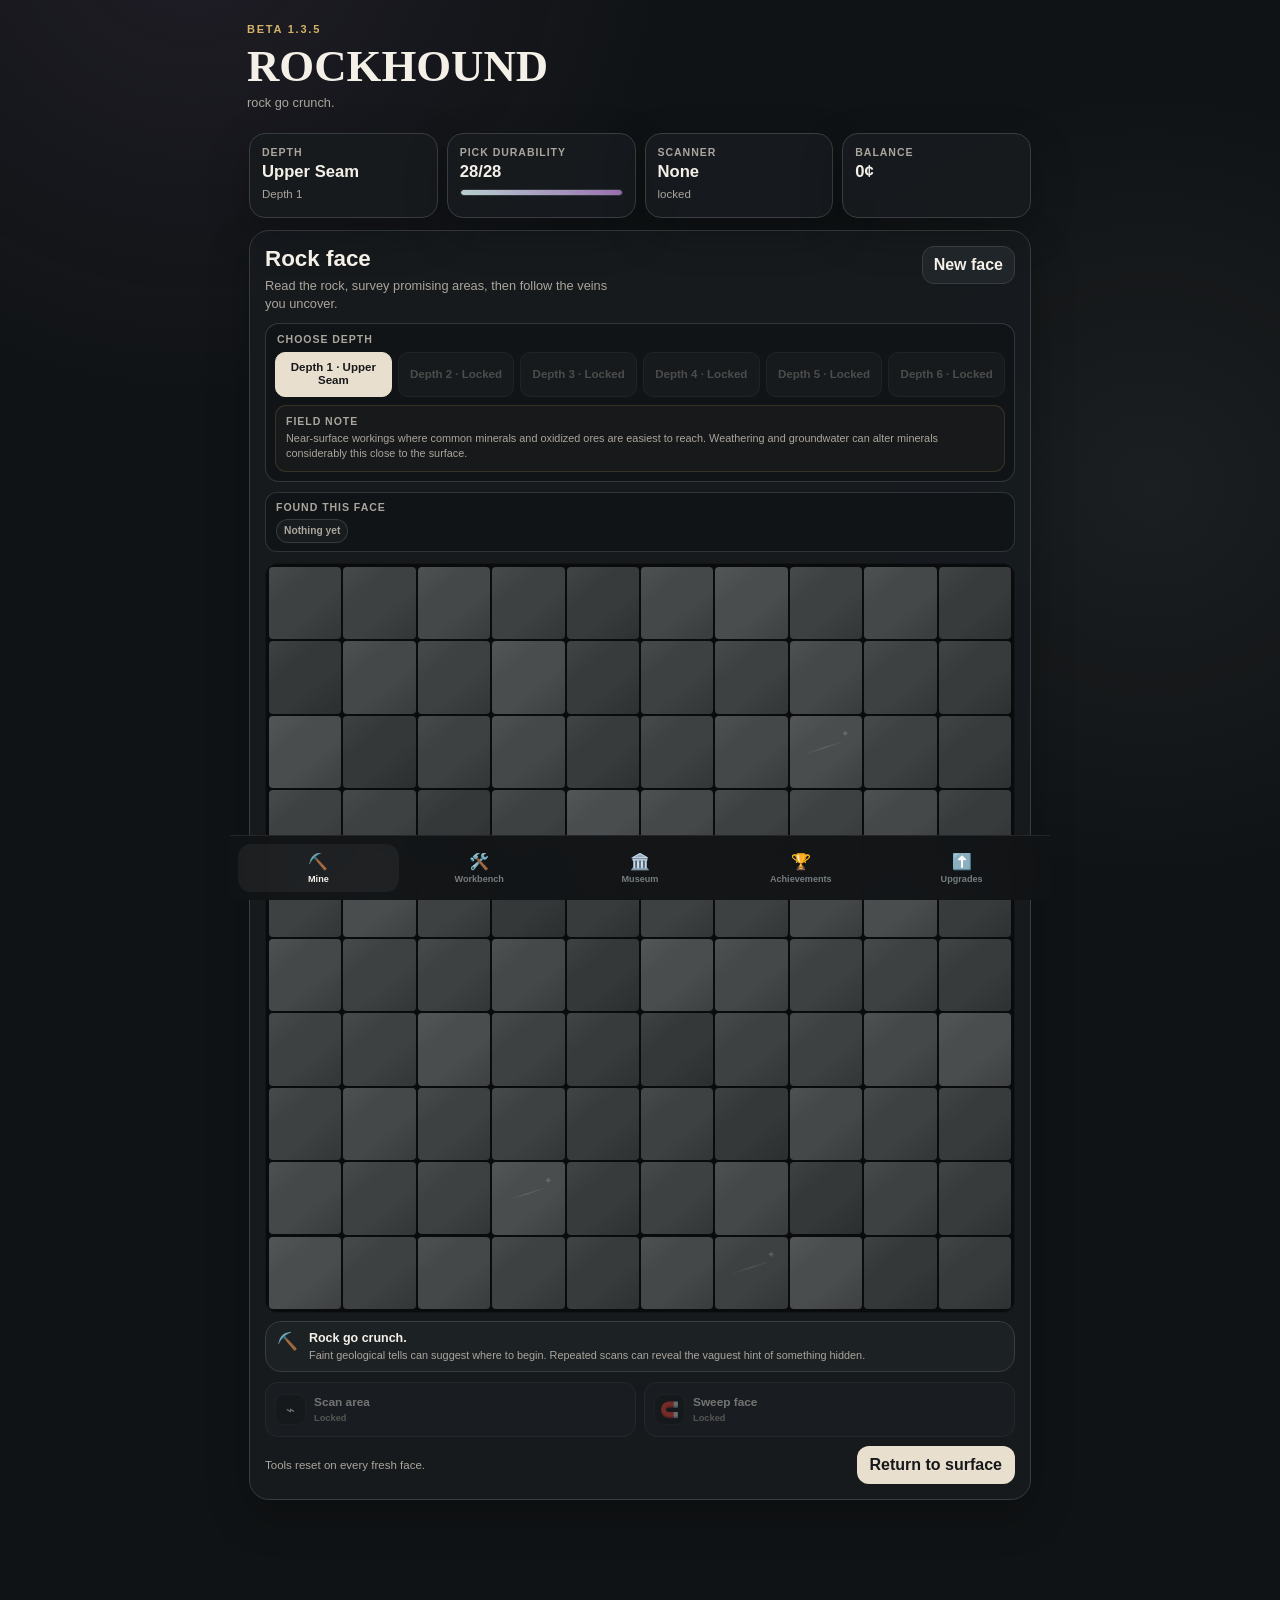
==== index.html @ 1253ab46 "Add files via upload" ====
<!DOCTYPE html>
<html lang="en">
<head>
  <meta charset="UTF-8" />
  <meta name="viewport" content="width=device-width, initial-scale=1, viewport-fit=cover" />
  <meta name="theme-color" content="#111416" />
  <title>Rockhound — Beta 1.3.5</title>
  <link rel="stylesheet" href="style.css" />
</head>
<body>
  <div class="app-shell">
    <header class="topbar">
      <div>
        <p class="eyebrow">BETA 1.3.5</p>
        <h1 id="gameTitle">ROCKHOUND</h1>
        <p id="gameTagline" class="subtitle">rock go crunch.</p>
      </div>
    </header>

    <main>
      <section class="panel active" data-panel="mine">
        <div class="status-grid">
          <div class="status-card"><span class="status-label">Depth</span><strong id="depthName">Upper Seam</strong><span id="depthNumber" class="status-note">Depth 1</span></div>
          <div class="status-card"><span class="status-label">Pick durability</span><strong><span id="durability">0</span>/<span id="maxDurability">0</span></strong><div class="meter"><span id="durabilityMeter"></span></div></div>
          <div class="status-card"><span class="status-label">Scanner</span><strong id="surveyLevel">None</strong><span id="scanUseSummary" class="status-note">locked</span></div>
          <div class="status-card"><span class="status-label">Balance</span><strong id="mineBalance">0¢</strong></div>
        </div>

        <div class="mine-card">
          <div class="mine-heading">
            <div><h2>Rock face</h2><p>Read the rock, survey promising areas, then follow the veins you uncover.</p></div>
            <button id="newFaceButton" class="secondary-button" type="button">New face</button>
          </div>

          <div class="depth-picker">
            <span class="status-label">Choose depth</span>
            <div id="depthSelector" class="depth-selector"></div>
            <div id="depthFieldNote" class="depth-field-note"></div>
          </div>

          <div class="mine-feedback">
            <div class="face-find-strip"><span class="status-label">Found this face</span><div id="faceFinds" class="face-find-list"><span class="face-find-empty">Nothing yet</span></div></div>
          </div>

          <div id="mineBoard" class="mine-board" aria-label="10 by 10 mine grid"></div>

          <div id="mineMessage" class="message-card mine-message-inline"><span class="message-icon">⛏️</span><div><strong>Rock go crunch.</strong><p>Faint geological tells can suggest where to begin. Repeated scans can reveal the vaguest hint of something hidden.</p></div></div>

          <div class="mine-tool-buttons" aria-label="Prospecting tools">
            <button id="scanButton" class="mine-tool-button" type="button"><span class="tool-button-icon">⌁</span><span><strong>Scan area</strong><small id="scanButtonStatus">Locked</small></span></button>
            <button id="metalDetectorButton" class="mine-tool-button" type="button"><span class="tool-button-icon">🧲</span><span><strong>Sweep face</strong><small id="detectorButtonStatus">Locked</small></span></button>
            <button id="geodeFinderButton" class="mine-tool-button hidden" type="button"><span class="tool-button-icon">🪨</span><span><strong>Find geode</strong><small id="geodeFinderStatus">Postgame reward</small></span></button>
          </div>

          <div class="run-footer mine-actions">
            <span class="status-note">Tools reset on every fresh face.</span>
            <button id="surfaceButton" class="primary-button" type="button">Return to surface</button>
          </div>
        </div>
      </section>

      <section class="panel" data-panel="workbench">
        <div class="section-heading">
          <div><p class="eyebrow">SURFACE WORKSHOP</p><h2>Workbench</h2></div>
          <p>Your field notebook fills in as you discover specimens. Each known entry records the depths where you have encountered it.</p>
        </div>
        <div class="workbench-discovery-card" aria-live="polite">
          <span class="status-label">Field notebook</span>
          <strong id="workbenchDiscoveryCount">0 / 44 specimens discovered</strong>
        </div>
        <div class="workbench-sell-bar">
          <div>
            <span class="status-label">Bulk-sell stock</span>
            <strong id="masteredSellValue">0¢ eligible</strong>
            <span class="status-note">Sell All only touches minerals, ores, and fossils whose museum sets are complete.</span>
          </div>
          <button id="sellAllMasteredButton" class="primary-button" type="button">Sell All</button>
        </div>
        <div id="postgameWorkbench" class="postgame-workbench hidden"></div>
        <div id="workbenchList" class="workbench-list"></div>
      </section>

      <section class="panel" data-panel="museum">
        <div class="section-heading">
          <div><p class="eyebrow">THE COLLECTION</p><h2>Museum</h2></div>
          <p>Each specimen keeps its own fact card. Complete a material set to unlock its mastery fact and automation.</p>
        </div>
        <div class="collection-progress-card"><div><span class="status-label">Museum completion</span><strong id="museumCount">0 / 74</strong></div><div class="big-meter"><span id="museumMeter"></span></div></div>
        <div id="completionPlaque" class="completion-plaque hidden"></div>
        <div id="museumLighting" class="museum-lighting hidden" aria-label="Museum lighting controls">
          <div><span class="status-label">Museum lighting</span><strong>UV fluorescence lamp</strong></div>
          <div class="lighting-toggle" role="group" aria-label="Choose museum lighting">
            <button id="normalLightButton" type="button" class="lighting-button active">Normal</button>
            <button id="uvLightButton" type="button" class="lighting-button">UV</button>
          </div>
        </div>
        <div id="museumWings" class="museum-wings"></div>
        <section id="personalCollectionSection" class="personal-collection hidden">
          <div class="personal-heading">
            <div><span class="status-label">Postgame room</span><h3>Your Collection</h3></div>
            <p>No checklist. No percentage. Put whatever you love here.</p>
          </div>
          <div id="personalCollectionGrid" class="personal-collection-grid"></div>
        </section>
      </section>

      <section class="panel" data-panel="achievements">
        <div class="section-heading">
          <div><p class="eyebrow">ODDITIES & MILESTONES</p><h2>Achievements</h2></div>
          <p>Some are obvious. Some are not. The game is paying attention.</p>
        </div>
        <div class="collection-progress-card"><div><span class="status-label">Unlocked</span><strong id="achievementCount">0 / 50</strong></div><div class="big-meter"><span id="achievementMeter"></span></div></div>
        <div id="achievementGrid" class="achievement-grid"></div>
      </section>

      <section class="panel" data-panel="upgrades">
        <div class="section-heading"><div><p class="eyebrow">GEAR & OPERATIONS</p><h2>Upgrades</h2></div><p>Upgrade your tools and open deeper workings as you progress.</p></div>
        <div class="shop-balance"><span class="status-label">Current balance</span><strong id="shopBalance">0¢</strong></div>
        <div id="upgradeList" class="upgrade-list"></div>
        <button id="resetButton" class="danger-button" type="button">Reset Beta 1.3.5 save</button>
      </section>
    </main>

    <div id="mobileMineHud" class="mobile-mine-hud" aria-live="polite">
      <span id="mobileDurability">⛏️ 0 / 0</span>
      <span id="mobileScans">⌁ locked</span>
    </div>

    <nav class="bottom-nav" aria-label="Game navigation">
      <button class="nav-button active" type="button" data-target="mine"><span>⛏️</span><small>Mine</small></button>
      <button class="nav-button" type="button" data-target="workbench"><span>🛠️</span><small>Workbench</small></button>
      <button class="nav-button" type="button" data-target="museum"><span>🏛️</span><small>Museum</small></button>
      <button class="nav-button" type="button" data-target="achievements"><span>🏆</span><small>Achievements</small></button>
      <button class="nav-button" type="button" data-target="upgrades"><span>⬆️</span><small>Upgrades</small></button>
    </nav>
  </div>

  <div id="completionModal" class="completion-modal hidden" role="dialog" aria-modal="true" aria-labelledby="completionTitle">
    <div class="completion-dialog">
      <p class="eyebrow">MUSEUM COMPLETE</p>
      <h2 id="completionTitle">HOLY CRAP. You really did it!</h2>
      <div id="completionBody"></div>
      <button id="keepMiningButton" class="primary-button completion-continue" type="button">KEEP MINING</button>
    </div>
  </div>
  <div id="toast" class="toast" role="status" aria-live="polite"></div>
  <script src="script.js"></script>
</body>
</html>
---- style.css ----
*{box-sizing:border-box} :root{--bg:#101315;--panel:#171b1e;--panel2:#202529;--text:#f4f0e8;--muted:#aaa59d;--line:#373d41;--cream:#e9dfcf;--gold:#d4b369;--danger:#c56e6e;--shadow:0 15px 42px rgba(0,0,0,.25)} html{background:var(--bg)} body{margin:0;min-height:100vh;color:var(--text);background:radial-gradient(circle at 15% -5%,rgba(154,112,176,.11),transparent 30rem),radial-gradient(circle at 90% 30%,rgba(217,233,234,.055),transparent 25rem),var(--bg);font-family:Inter,ui-sans-serif,-apple-system,BlinkMacSystemFont,"Segoe UI",sans-serif;-webkit-font-smoothing:antialiased} button{font:inherit} button:focus-visible{outline:3px solid var(--cream);outline-offset:2px}.app-shell{width:min(100%,820px);min-height:100vh;margin:0 auto;padding-bottom:calc(92px + env(safe-area-inset-bottom))}.topbar{display:flex;align-items:flex-start;justify-content:space-between;gap:16px;padding:23px 17px 11px}.eyebrow{margin:0 0 5px;color:var(--gold);font-size:.69rem;font-weight:850;letter-spacing:.16em}h1,h2,h3,p{margin-top:0}h1{margin-bottom:3px;font-family:Georgia,"Times New Roman",serif;font-size:clamp(1.9rem,8vw,2.8rem)}h2{margin-bottom:5px;font-size:1.4rem}.subtitle,.section-heading>p,.mine-heading p,.upgrade-copy p,.design-note p{color:var(--muted)}.subtitle{margin-bottom:0;font-size:.8rem}.icon-button{border:1px solid var(--line);border-radius:14px;padding:10px 12px;color:var(--text);background:rgba(32,37,41,.9);cursor:pointer}main{padding:4px 13px 24px}.panel{display:none;animation:panelIn .17s ease-out}.panel.active{display:block}@keyframes panelIn{from{opacity:0;transform:translateY(4px)}to{opacity:1;transform:none}}.status-grid{display:grid;grid-template-columns:repeat(2,minmax(0,1fr));gap:9px;margin:8px 0 12px}.status-card{min-height:85px;padding:12px;border:1px solid var(--line);border-radius:16px;background:rgba(23,27,30,.92);box-shadow:var(--shadow)}.status-card strong{display:block;margin:4px 0 2px;font-size:1.04rem}.status-label{display:block;color:var(--muted);font-size:.66rem;font-weight:850;letter-spacing:.09em;text-transform:uppercase}.status-note{color:var(--muted);font-size:.72rem}.meter,.big-meter{overflow:hidden;border:1px solid #303539;border-radius:999px;background:#0d1011}.meter{height:7px;margin-top:7px}.big-meter{height:10px;margin-top:10px}.meter span,.big-meter span{display:block;width:0;height:100%;border-radius:inherit;background:linear-gradient(90deg,#b9cecf,#9a70b0);transition:width .22s ease}.mine-card,.collection-progress-card,.workbench-card,.museum-wing,.upgrade-card,.design-note{border:1px solid var(--line);background:rgba(23,27,30,.94);box-shadow:var(--shadow)}.mine-card{padding:12px;border-radius:20px}.mine-heading,.section-heading{display:flex;align-items:flex-start;justify-content:space-between;gap:12px}.mine-heading{margin-bottom:10px}.mine-heading p{max-width:360px;margin-bottom:0;font-size:.8rem;line-height:1.4}.section-heading{padding:11px 4px 8px}.section-heading>p{max-width:310px;margin:0;text-align:right;font-size:.77rem;line-height:1.4}.depth-selector{display:flex;gap:7px;margin-bottom:10px;overflow-x:auto;scrollbar-width:none}.depth-selector::-webkit-scrollbar{display:none}.depth-chip{flex:0 0 auto;border:1px solid var(--line);border-radius:999px;padding:8px 11px;color:var(--muted);background:var(--panel2);cursor:pointer;font-weight:800;font-size:.72rem}.depth-chip.active{color:#17191a;border-color:var(--cream);background:var(--cream)}.depth-chip:disabled{opacity:.38;cursor:not-allowed}.survey-box{margin-bottom:11px;padding:10px 11px;border:1px solid var(--line);border-radius:15px;background:rgba(12,15,16,.56)}.survey-heading{display:flex;align-items:center;gap:9px}.survey-heading strong{display:block;margin-top:2px;font-size:.82rem}.survey-icon{display:grid;place-items:center;width:31px;height:31px;border:1px solid var(--line);border-radius:9px;color:var(--gold);background:var(--panel2)}.survey-report{display:flex;flex-wrap:wrap;gap:6px;margin-top:8px}.survey-pill{border:1px solid #3d4448;border-radius:999px;padding:5px 8px;color:#c9c4bc;background:rgba(255,255,255,.035);font-size:.66rem}.survey-pill.anomaly{color:#e3ca93;border-color:rgba(212,179,105,.35)}.mine-board{display:grid;grid-template-columns:repeat(10,minmax(0,1fr));gap:2px;width:100%;padding:4px;border-radius:13px;background:#090b0c;box-shadow:inset 0 0 0 1px rgba(255,255,255,.035);touch-action:manipulation;user-select:none}.rock{position:relative;overflow:hidden;width:100%;aspect-ratio:1;padding:0;border:0;border-radius:4px;background:linear-gradient(140deg,rgba(255,255,255,.05),transparent 33%),linear-gradient(320deg,rgba(0,0,0,.17),transparent 40%),#3d4142;cursor:pointer;transition:transform .07s ease,filter .1s ease,background .16s ease}.rock:nth-child(3n){background-color:#444849}.rock:nth-child(5n){background-color:#373b3c}.rock:nth-child(7n){background-color:#4a4d4e}.rock:nth-child(11n){background-color:#343839}.rock:not(.revealed):active{transform:scale(.9)}.rock:not(.revealed):hover{filter:brightness(1.08)}.rock.revealed{cursor:default;background:#1a1e20;animation:crackOpen .18s ease-out}.rock.revealed.empty::before{content:"·";position:absolute;inset:0;display:grid;place-items:center;color:#4a5154;font-size:clamp(.8rem,4vw,1.25rem)}@keyframes crackOpen{0%{transform:scale(1);filter:brightness(1.45)}50%{transform:scale(.86)}100%{transform:scale(1)}}.tile-find{position:absolute;z-index:4;left:50%;top:50%;width:58%;height:64%;transform:translate(-50%,-50%);pointer-events:none;animation:findPop .3s cubic-bezier(.2,.9,.24,1.25)}@keyframes findPop{from{opacity:0;transform:translate(-50%,-50%) scale(.15) rotate(-7deg)}to{opacity:1;transform:translate(-50%,-50%) scale(1)}}.tile-find.gem{clip-path:polygon(50% 0,89% 25%,75% 82%,50% 100%,22% 82%,9% 25%)}.tile-find.ore{width:66%;height:58%;clip-path:polygon(13% 24%,44% 4%,81% 17%,96% 52%,70% 90%,31% 96%,4% 64%)}.quartz{background:linear-gradient(135deg,#f2f8f8,#b8d0d1 48%,#879fa2)}.amethyst{background:linear-gradient(135deg,#c9abd5,#8b62a0 48%,#5b3b6a)}.garnet{background:linear-gradient(135deg,#c75d68,#8f313b 52%,#521b22)}.topaz{background:linear-gradient(135deg,#f0d37b,#d8a54a 52%,#8d6321)}.pyrite{background:linear-gradient(135deg,#e2cb79,#b89a48 50%,#73602c)}.hematite{background:linear-gradient(135deg,#c17670,#8f4542 48%,#4d3030)}.chalcopyrite{background:linear-gradient(135deg,#d3bd6a,#a57b32 45%,#5d673b)}.iron{background:linear-gradient(135deg,#d3d6d7,#9ba0a2 52%,#5e6365)}.copper{background:linear-gradient(135deg,#d99a71,#b86f49 52%,#73452f)}.tile-find.trilobite,.tile-find.mining-tag{width:72%;height:72%;display:grid;place-items:center;border-radius:50%;clip-path:none;font-size:clamp(.7rem,4vw,1.3rem);font-weight:900}.tile-find.trilobite{color:#2b251c;background:radial-gradient(circle,#dbc79f,#ad946c 70%)}.tile-find.mining-tag{width:66%;height:55%;border-radius:6px;color:#201d19;background:linear-gradient(145deg,#a39177,#756651);font-size:clamp(.55rem,3vw,.9rem)}.rock:disabled:not(.revealed){cursor:not-allowed;filter:saturate(.5) brightness(.72)}.run-footer{display:flex;align-items:center;justify-content:space-between;gap:12px;margin-top:12px}.run-footer strong{display:block;margin-top:3px;font-size:.78rem}.primary-button,.secondary-button,.danger-button,.mini-button,.accordion-toggle{border-radius:12px;cursor:pointer;font-weight:850;transition:transform .07s ease,opacity .1s ease}.primary-button:active,.secondary-button:active,.danger-button:active,.mini-button:active,.accordion-toggle:active{transform:scale(.97)}.primary-button:disabled,.secondary-button:disabled,.mini-button:disabled{opacity:.38;cursor:not-allowed}.primary-button{border:0;padding:10px 13px;color:#151718;background:var(--cream)}.secondary-button{border:1px solid var(--line);padding:9px 11px;color:var(--text);background:var(--panel2)}.danger-button{width:100%;margin-top:18px;border:1px solid rgba(197,110,110,.48);padding:12px 14px;color:#e2a1a1;background:rgba(197,110,110,.06)}.message-card{display:flex;gap:11px;margin-top:10px;padding:12px 13px;border:1px solid var(--line);border-radius:16px;background:rgba(32,37,41,.84)}.message-icon{font-size:1.35rem}.message-card strong{display:block;margin-bottom:3px}.message-card p{margin:0;color:var(--muted);font-size:.78rem;line-height:1.4}.workbench-list{display:grid;gap:9px}.workbench-card{overflow:hidden;border-radius:17px}.accordion-toggle{width:100%;display:grid;grid-template-columns:auto 1fr auto;align-items:center;gap:11px;border:0;padding:12px 13px;color:var(--text);background:transparent;text-align:left}.material-icon{width:38px;height:38px;flex:0 0 auto}.material-icon.gem{clip-path:polygon(50% 0,89% 25%,75% 82%,50% 100%,22% 82%,9% 25%)}.material-icon.ore{clip-path:polygon(13% 24%,44% 4%,81% 17%,96% 52%,70% 90%,31% 96%,4% 64%)}.material-icon.round{display:grid;place-items:center;border-radius:50%;font-size:1rem;font-weight:900}.material-icon.tag{display:grid;place-items:center;height:31px;margin:3px 0;border-radius:6px;font-size:.68rem;font-weight:900}.material-icon.trilobite{background:radial-gradient(circle,#dbc79f,#ad946c 70%);color:#2b251c}.material-icon.mining-tag{background:linear-gradient(145deg,#a39177,#756651);color:#201d19}.accordion-main h3{margin:0 0 4px;font-size:1rem}.summary-chips{display:flex;flex-wrap:wrap;gap:5px}.summary-chip{color:var(--muted);font-size:.64rem}.chevron{color:var(--muted);transition:transform .16s ease}.workbench-card.open .chevron{transform:rotate(180deg)}.workbench-details{display:none;padding:0 13px 13px;border-top:1px solid rgba(55,61,65,.76)}.workbench-card.open .workbench-details{display:block}.material-subtitle{margin:11px 0 10px;color:var(--muted);font-size:.75rem}.stats-grid{display:grid;grid-template-columns:repeat(3,minmax(0,1fr));gap:7px;margin-bottom:10px}.stat-box{padding:8px;border:1px solid rgba(55,61,65,.85);border-radius:11px;background:rgba(10,12,13,.38)}.stat-box span{display:block;color:var(--muted);font-size:.59rem;font-weight:800;text-transform:uppercase}.stat-box strong{display:block;margin-top:3px;font-size:.85rem}.stage-row{display:grid;grid-template-columns:1fr auto;gap:10px;align-items:center;padding:10px 0}.stage-row+.stage-row{border-top:1px solid rgba(55,61,65,.55)}.stage-copy strong{display:block;font-size:.86rem}.stage-copy span{display:block;margin-top:2px;color:var(--muted);font-size:.66rem}.stage-actions{display:flex;flex-wrap:wrap;justify-content:flex-end;gap:5px}.mini-button{border:1px solid var(--line);padding:6px 8px;color:var(--text);background:var(--panel2);font-size:.66rem}.mini-button.accent{border-color:rgba(212,179,105,.34);color:#ecd39b}.mini-button.donate{border-color:rgba(154,112,176,.4);color:#d8bbe3}.process-lock{display:inline-block;margin-top:5px;color:#d5b271;font-size:.62rem}.collection-progress-card{margin-bottom:11px;padding:13px;border-radius:17px}.collection-progress-card strong{display:block;margin-top:3px;font-size:1.12rem}.museum-wings{display:grid;gap:12px}.museum-wing{padding:13px;border-radius:18px}.wing-heading{display:flex;align-items:baseline;justify-content:space-between;gap:10px;margin-bottom:11px}.wing-heading h3{margin:0;font-size:1.08rem}.wing-heading span{color:var(--muted);font-size:.68rem}.museum-group+.museum-group{margin-top:14px;padding-top:14px;border-top:1px solid rgba(55,61,65,.65)}.museum-group-title{display:flex;align-items:baseline;justify-content:space-between;gap:8px;margin-bottom:8px}.museum-group-title strong{font-size:.88rem}.museum-group-title span{color:var(--muted);font-size:.65rem}.museum-slots{display:grid;grid-template-columns:repeat(auto-fit,minmax(205px,1fr));gap:8px}.museum-slot{min-height:172px;padding:12px;border:1px dashed #41484c;border-radius:14px;color:#747b7e;background:rgba(9,11,12,.54)}.museum-slot.filled{border-style:solid;color:var(--text);background:linear-gradient(180deg,rgba(255,255,255,.025),rgba(9,11,12,.5))}.slot-visual{height:65px;display:grid;place-items:center;margin-bottom:8px}.slot-visual .material-icon{width:47px;height:47px;opacity:.15;filter:grayscale(1)}.museum-slot.filled .slot-visual .material-icon{opacity:1;filter:none}.slot-stage{display:block;margin-bottom:5px;font-size:.72rem;font-weight:850}.slot-fact{margin:0;color:var(--muted);font-size:.72rem;line-height:1.42}.museum-slot:not(.filled) .slot-fact{color:#656b6e;font-style:italic}.shop-balance{position:sticky;z-index:12;top:8px;display:flex;align-items:center;justify-content:space-between;gap:12px;margin-bottom:11px;padding:11px 13px;border:1px solid rgba(212,179,105,.35);border-radius:15px;background:rgba(27,31,33,.96);box-shadow:var(--shadow)}.shop-balance strong{color:#efd597;font-size:1.22rem}.upgrade-list{display:grid;gap:10px}.upgrade-card{display:grid;grid-template-columns:auto 1fr;gap:12px;padding:13px;border-radius:17px}.upgrade-icon{display:grid;place-items:center;width:48px;height:48px;border:1px solid var(--line);border-radius:14px;background:var(--panel2);font-size:1.35rem}.upgrade-copy h3{margin:2px 0 4px;font-size:.98rem}.upgrade-copy p{margin:0;font-size:.74rem;line-height:1.42}.upgrade-current{display:inline-block;margin-top:6px;color:#d2cdc5;font-size:.68rem;font-weight:800}.upgrade-action{grid-column:1/-1;display:flex;align-items:center;justify-content:flex-end;gap:9px}.price-tag{color:var(--gold);font-weight:850;font-size:.85rem}.design-note{margin-top:11px;padding:13px;border-radius:15px}.design-note p{margin:3px 0 0;font-size:.77rem;line-height:1.45}.bottom-nav{position:fixed;z-index:30;left:50%;bottom:0;width:min(100%,820px);transform:translateX(-50%);display:grid;grid-template-columns:repeat(4,1fr);padding:8px 8px calc(8px + env(safe-area-inset-bottom));border-top:1px solid rgba(255,255,255,.075);background:rgba(17,20,22,.95);backdrop-filter:blur(16px)}.nav-button{display:flex;flex-direction:column;align-items:center;gap:3px;border:0;border-radius:13px;padding:8px 4px;color:#767d80;background:transparent;cursor:pointer}.nav-button span{font-size:1rem}.nav-button small{font-size:.63rem;font-weight:850}.nav-button.active{color:var(--text);background:rgba(255,255,255,.05)}.toast{position:fixed;z-index:60;left:50%;bottom:calc(91px + env(safe-area-inset-bottom));transform:translate(-50%,18px);width:max-content;max-width:calc(100% - 30px);padding:9px 13px;border:1px solid var(--line);border-radius:999px;color:var(--text);background:rgba(32,37,41,.97);box-shadow:var(--shadow);opacity:0;pointer-events:none;transition:opacity .16s ease,transform .16s ease;font-size:.75rem;font-weight:800;text-align:center}.toast.show{opacity:1;transform:translate(-50%,0)}@media(min-width:650px){.status-grid{grid-template-columns:repeat(4,minmax(0,1fr))}main{padding-left:19px;padding-right:19px}.mine-card{padding:15px}.stats-grid{grid-template-columns:repeat(5,minmax(0,1fr))}.upgrade-list{grid-template-columns:repeat(2,minmax(0,1fr))}}@media(max-width:470px){.mine-heading p{display:none}.section-heading{display:block}.section-heading>p{max-width:none;margin-top:4px;text-align:left}.stage-row{grid-template-columns:1fr}.stage-actions{justify-content:flex-start}.museum-slots{grid-template-columns:1fr}.museum-slot{min-height:158px}}@media(prefers-reduced-motion:reduce){*,*::before,*::after{animation-duration:.001ms!important;animation-iteration-count:1!important;transition-duration:.001ms!important}}

/* ===== v2.1 additions ===== */
.scan-button.active {
  border-color: rgba(186, 218, 226, .55);
  color: #d9eef1;
  background: rgba(113, 157, 168, .18);
  box-shadow: 0 0 0 2px rgba(186, 218, 226, .08) inset;
}

.scanner-heading {
  align-items: center;
}

.scanner-copy {
  flex: 1;
  min-width: 0;
}

.scan-button {
  flex: 0 0 auto;
  white-space: nowrap;
}

.rock.scan-selectable {
  box-shadow: inset 0 0 0 1px rgba(176, 216, 223, .25);
}

.rock.scan-area {
  box-shadow: inset 0 0 0 2px rgba(155, 213, 225, .55);
  filter: brightness(1.08);
}

.rock .prospect-mark {
  position: absolute;
  z-index: 3;
  left: 13%;
  top: 16%;
  width: 72%;
  height: 58%;
  opacity: .42;
  pointer-events: none;
}

.rock .prospect-mark::before {
  content: "";
  position: absolute;
  left: 8%;
  top: 46%;
  width: 84%;
  height: 1px;
  background: linear-gradient(90deg, transparent, rgba(234, 229, 215, .42), transparent);
  transform: rotate(-18deg);
  box-shadow: 7px -4px 0 -0.5px rgba(239, 235, 220, .16);
}

.rock .prospect-mark::after {
  content: "✦";
  position: absolute;
  right: 4%;
  top: 2%;
  color: rgba(238, 233, 216, .42);
  font-size: clamp(.38rem, 1.8vw, .62rem);
}

.mobile-mine-hud {
  position: fixed;
  z-index: 29;
  left: 50%;
  bottom: calc(72px + env(safe-area-inset-bottom));
  transform: translateX(-50%);
  width: min(calc(100% - 20px), 450px);
  display: none;
  align-items: center;
  justify-content: space-between;
  gap: 12px;
  padding: 8px 11px;
  border: 1px solid rgba(255,255,255,.09);
  border-radius: 999px;
  color: var(--text);
  background: rgba(25,29,31,.94);
  box-shadow: 0 10px 30px rgba(0,0,0,.28);
  backdrop-filter: blur(12px);
  -webkit-backdrop-filter: blur(12px);
  font-size: .72rem;
  font-weight: 850;
}

.mobile-mine-hud.hidden {
  display: none !important;
}

.nav-icon-wrap {
  position: relative;
  display: inline-grid;
  place-items: center;
}

.nav-badge {
  position: absolute;
  top: -7px;
  right: -11px;
  display: grid;
  place-items: center;
  width: 17px;
  height: 17px;
  border-radius: 50%;
  color: #221c12;
  background: #ecd08c;
  box-shadow: 0 0 14px rgba(236, 208, 140, .45);
  font-size: .56rem;
  line-height: 1;
}

.automation-panel {
  margin: 0 0 10px;
}

.automation-card {
  display: flex;
  align-items: center;
  justify-content: space-between;
  gap: 12px;
  padding: 12px 13px;
  border: 1px solid var(--line);
  border-radius: 16px;
  background: rgba(23,27,30,.94);
  box-shadow: var(--shadow);
}

.automation-card.locked {
  opacity: .72;
}

.automation-card strong {
  display: block;
  margin: 2px 0 3px;
  font-size: .9rem;
}

.automation-card p {
  margin: 0;
  color: var(--muted);
  font-size: .69rem;
  line-height: 1.38;
}

.toggle-switch {
  position: relative;
  width: 48px;
  height: 28px;
  flex: 0 0 auto;
  border: 1px solid var(--line);
  border-radius: 999px;
  padding: 0;
  background: #15191b;
  cursor: pointer;
}

.toggle-switch::after {
  content: "";
  position: absolute;
  top: 3px;
  left: 3px;
  width: 20px;
  height: 20px;
  border-radius: 50%;
  background: #777f82;
  transition: transform .16s ease, background .16s ease;
}

.toggle-switch.on {
  border-color: rgba(212,179,105,.45);
  background: rgba(212,179,105,.12);
}

.toggle-switch.on::after {
  transform: translateX(20px);
  background: #e8cf95;
}

.workbench-card.has-stock {
  border-color: rgba(230, 204, 142, .35);
  box-shadow: 0 0 0 1px rgba(230,204,142,.06), 0 0 22px rgba(230,204,142,.08);
}

.inventory-sparkle {
  display: inline-flex;
  align-items: center;
  gap: 4px;
  margin-left: 6px;
  padding: 2px 6px;
  border: 1px solid rgba(230,204,142,.28);
  border-radius: 999px;
  color: #edd49a;
  background: rgba(230,204,142,.08);
  font-size: .59rem;
  font-weight: 900;
  vertical-align: middle;
}

.sell-all-note {
  display: block;
  margin-top: 5px;
  color: #a9a49d;
  font-size: .61rem;
  line-height: 1.35;
}

.museum-slots.compact-three {
  grid-template-columns: repeat(3, minmax(0, 1fr));
  gap: 7px;
}

.museum-slots.compact-two {
  grid-template-columns: repeat(2, minmax(0, 1fr));
  gap: 7px;
}

.museum-slots.compact-one {
  grid-template-columns: 1fr;
}

.museum-slot.compact {
  min-height: 112px;
  padding: 9px 7px;
  text-align: center;
  cursor: pointer;
}

.museum-slot.compact .slot-visual {
  height: 52px;
  margin-bottom: 6px;
}

.museum-slot.compact .material-icon {
  width: 39px;
  height: 39px;
}

.museum-slot.compact .slot-stage {
  margin: 0;
  font-size: .65rem;
  line-height: 1.25;
}

.museum-slot.compact .slot-state {
  display: block;
  margin-top: 4px;
  color: var(--muted);
  font-size: .56rem;
  font-weight: 800;
}

.museum-slot.compact.filled.selected {
  border-color: rgba(211,189,138,.58);
  box-shadow: inset 0 0 0 1px rgba(211,189,138,.12), 0 0 18px rgba(211,189,138,.08);
}

.museum-fact-panel {
  margin-top: 8px;
  padding: 10px 11px;
  border: 1px solid rgba(55,61,65,.72);
  border-radius: 12px;
  background: rgba(8,10,11,.34);
}

.museum-fact-panel strong {
  display: block;
  margin-bottom: 4px;
  font-size: .76rem;
}

.museum-fact-panel p {
  margin: 0;
  color: var(--muted);
  font-size: .72rem;
  line-height: 1.45;
}

.mastery-badge {
  display: inline-flex;
  align-items: center;
  gap: 5px;
  margin-left: 7px;
  padding: 3px 7px;
  border: 1px solid rgba(230,204,142,.38);
  border-radius: 999px;
  color: #ecd08c;
  background: rgba(230,204,142,.08);
  font-size: .58rem;
  font-weight: 900;
  letter-spacing: .04em;
  text-transform: uppercase;
}

.mastery-panel {
  margin-top: 8px;
  padding: 10px 11px;
  border: 1px solid rgba(230,204,142,.28);
  border-radius: 12px;
  background: linear-gradient(180deg, rgba(230,204,142,.075), rgba(230,204,142,.025));
}

.mastery-panel strong {
  display: block;
  color: #ecd08c;
  font-size: .72rem;
}

.mastery-panel p {
  margin: 4px 0 0;
  color: #c8c0b1;
  font-size: .7rem;
  line-height: 1.45;
}

.scan-result-line {
  width: 100%;
  padding: 7px 8px;
  border: 1px solid rgba(55,61,65,.72);
  border-radius: 10px;
  color: #d6d0c6;
  background: rgba(0,0,0,.16);
  font-size: .67rem;
  line-height: 1.35;
}

.scan-result-line strong {
  color: #f0e8d8;
}

@media (max-width: 640px) {
  .mobile-mine-hud {
    display: flex;
  }

  .app-shell {
    padding-bottom: calc(132px + env(safe-area-inset-bottom));
  }

  .scanner-heading {
    display: grid;
    grid-template-columns: auto 1fr auto;
  }

  .museum-slot.compact {
    min-height: 104px;
  }
}

@media (max-width: 380px) {
  .museum-slot.compact {
    padding-left: 5px;
    padding-right: 5px;
  }

  .museum-slot.compact .slot-stage {
    font-size: .61rem;
  }

  .scan-button {
    padding-left: 8px;
    padding-right: 8px;
  }
}

/* ===== v3.0 additions / overrides ===== */
.citrine{background:linear-gradient(135deg,#f2d37a,#d79d39 50%,#8f6425)}
.calcite{background:linear-gradient(135deg,#f0eee1,#c8c3ad 50%,#8e8978)}
.fluorite{background:linear-gradient(135deg,#b9d8c2,#7faa94 47%,#596f6c)}
.aquamarine{background:linear-gradient(135deg,#c3eef0,#72c2c8 48%,#3f7f8b)}
.sapphire{background:linear-gradient(135deg,#7da6e7,#315fae 50%,#1d326a)}
.cassiterite{background:linear-gradient(135deg,#8c735f,#5c4c43 50%,#2e2a2a)}
.tin{background:linear-gradient(135deg,#e1e4e3,#aeb4b3 52%,#707778)}

.material-icon.ammonite,.tile-find.ammonite{
  color:#2d281f;
  background:radial-gradient(circle at 50% 50%,#e2cfaa 0 20%,#b99d72 21% 40%,#dbc395 41% 56%,#9f835f 57% 72%,#c8ae7f 73% 100%);
}
.material-icon.mining-lamp,.tile-find.mining-lamp{
  color:#201b16;
  background:linear-gradient(145deg,#b6a072,#786743 55%,#4a3f2f);
}
.tile-find.ammonite,.tile-find.mining-lamp{
  width:70%;height:70%;display:grid;place-items:center;clip-path:none;font-weight:900;
}
.tile-find.ammonite{border-radius:50%;font-size:clamp(.58rem,3.4vw,1rem)}
.tile-find.mining-lamp{width:66%;height:62%;border-radius:8px;font-size:clamp(.52rem,3vw,.9rem)}
.material-icon.ammonite{display:grid;place-items:center;border-radius:50%;font-weight:900}
.material-icon.mining-lamp{display:grid;place-items:center;height:31px;margin:3px 0;border-radius:7px;font-size:.68rem;font-weight:900}

/* Persistent scanner map */
.rock.scan-area{
  box-shadow:inset 0 0 0 1px rgba(155,213,225,.42), inset 0 0 12px rgba(130,190,202,.08);
  filter:brightness(1.045);
}
.rock.scan-overlap{
  box-shadow:inset 0 0 0 2px rgba(185,215,220,.42), inset 0 0 16px rgba(195,218,220,.08);
}
.scan-anomaly-shadow{
  position:absolute;
  z-index:2;
  left:50%;top:50%;
  width:54%;height:48%;
  transform:translate(-50%,-50%) rotate(-8deg);
  border:1px solid rgba(236,238,234,.18);
  border-radius:47% 53% 42% 58% / 52% 44% 56% 48%;
  box-shadow:0 0 8px rgba(230,234,231,.035),inset 0 0 6px rgba(230,234,231,.025);
  opacity:.7;
  pointer-events:none;
}
.scan-result-line.subtle{color:#aaa79f;border-style:dashed}

/* Workbench: notification belongs to the material, not the tab */
.mastery-mini-badge{
  display:inline-flex;align-items:center;margin-left:6px;padding:2px 6px;
  border:1px solid rgba(230,204,142,.28);border-radius:999px;
  color:#ecd08c;background:rgba(230,204,142,.06);
  font-size:.56rem;font-weight:900;vertical-align:middle;text-transform:uppercase;letter-spacing:.04em;
}
.material-auto-row{
  display:flex;align-items:center;justify-content:space-between;gap:12px;
  margin:0 0 10px;padding:10px 11px;border:1px solid rgba(230,204,142,.26);
  border-radius:12px;background:rgba(230,204,142,.055);
}
.material-auto-row.locked{border-color:rgba(55,61,65,.76);background:rgba(8,10,11,.28)}
.material-auto-row.mastery-only{border-color:rgba(230,204,142,.2)}
.material-auto-row strong{display:block;font-size:.73rem;color:#ecd08c}
.material-auto-row.locked strong{color:#b8b2a7}
.material-auto-row span{display:block;margin-top:3px;color:var(--muted);font-size:.64rem;line-height:1.35}
.toggle-switch:disabled{opacity:.4;cursor:not-allowed}

/* Museum v3: specimen + always-visible fact card in each column */
.museum-specimen-grid{display:grid;gap:7px;align-items:stretch}
.museum-specimen-grid.three{grid-template-columns:repeat(3,minmax(0,1fr))}
.museum-specimen-grid.two{grid-template-columns:repeat(2,minmax(0,1fr))}
.museum-specimen-grid.one{grid-template-columns:1fr}
.museum-specimen-column{display:flex;flex-direction:column;gap:6px;min-width:0}
.museum-specimen{
  min-height:102px;padding:8px 6px;border:1px dashed #41484c;border-radius:12px;
  color:#747b7e;background:rgba(9,11,12,.54);text-align:center;
}
.museum-specimen-column.filled .museum-specimen{
  border-style:solid;color:var(--text);background:linear-gradient(180deg,rgba(255,255,255,.025),rgba(9,11,12,.5));
}
.museum-specimen .slot-visual{height:49px;margin-bottom:5px}
.museum-specimen .slot-visual .material-icon{width:37px;height:37px;opacity:.15;filter:grayscale(1)}
.museum-specimen-column.filled .museum-specimen .material-icon{opacity:1;filter:none}
.museum-specimen .slot-stage{margin:0;font-size:.63rem;line-height:1.2}
.museum-specimen .slot-state{display:block;margin-top:3px;color:var(--muted);font-size:.53rem;font-weight:800}
.specimen-fact-card{
  flex:1;min-height:92px;padding:8px 7px;border:1px solid rgba(55,61,65,.72);
  border-radius:11px;background:rgba(8,10,11,.34);
}
.specimen-fact-card p{margin:0;color:var(--muted);font-size:.61rem;line-height:1.42;overflow-wrap:anywhere}
.specimen-fact-card .locked-fact{color:#6f7474;font-style:italic}
.mastery-unlock{
  display:inline-block;margin-top:7px;padding:4px 7px;border:1px solid rgba(230,204,142,.22);
  border-radius:999px;color:#e1ca93;background:rgba(230,204,142,.05);font-size:.61rem;font-weight:850;
}

@media(max-width:470px){
  .museum-specimen-grid.three{gap:5px}
  .museum-specimen{min-height:94px;padding:7px 4px}
  .museum-specimen .slot-visual{height:44px}
  .museum-specimen .slot-visual .material-icon{width:34px;height:34px}
  .specimen-fact-card{padding:7px 5px;min-height:86px}
  .specimen-fact-card p{font-size:.57rem;line-height:1.38}
  .material-auto-row{align-items:flex-start}
}


/* ===== v3.1 polish ===== */

/* Workbench bulk automation */
.workbench-sell-bar{
  display:flex;
  align-items:center;
  justify-content:space-between;
  gap:12px;
  margin:0 0 11px;
  padding:12px 13px;
  border:1px solid rgba(212,179,105,.28);
  border-radius:16px;
  background:linear-gradient(180deg,rgba(212,179,105,.055),rgba(23,27,30,.94));
  box-shadow:var(--shadow);
}
.workbench-sell-bar strong{
  display:block;
  margin:3px 0 2px;
  color:#efd59a;
  font-size:1rem;
}
.workbench-sell-bar .status-note{
  display:block;
  max-width:360px;
}
.workbench-sell-bar .primary-button{
  flex:0 0 auto;
  white-space:nowrap;
}

/* Inventory attention belongs at the far left of each material card. */
.accordion-toggle{
  grid-template-columns:42px auto 1fr auto;
}
.inventory-alert{
  display:grid;
  place-items:center;
  width:38px;
  min-height:27px;
  padding:3px 4px;
  border:1px solid transparent;
  border-radius:999px;
  color:transparent;
  background:transparent;
  font-size:.62rem;
  font-weight:950;
  line-height:1;
}
.inventory-alert.visible{
  color:#241d10;
  border-color:rgba(250,221,151,.7);
  background:#ecd08c;
  box-shadow:0 0 16px rgba(236,208,140,.28);
}
.inventory-sparkle,
.mastery-mini-badge{
  display:none !important;
}

/* Mastery is a visual state, not repeated copy. */
.workbench-card.mastered{
  border-color:rgba(230,204,142,.58);
  box-shadow:
    inset 0 0 0 1px rgba(255,236,184,.08),
    0 0 0 1px rgba(230,204,142,.05),
    0 10px 30px rgba(0,0,0,.24),
    0 0 24px rgba(212,179,105,.07);
}
.workbench-card.mastered .accordion-toggle{
  background:
    linear-gradient(90deg,rgba(212,179,105,.055),transparent 45%),
    transparent;
}
.workbench-card.mastered.has-stock{
  border-color:rgba(239,211,145,.72);
}
.museum-group.mastered{
  padding:10px;
  border:1px solid rgba(230,204,142,.5);
  border-radius:14px;
  background:
    linear-gradient(180deg,rgba(230,204,142,.045),rgba(8,10,11,.10));
  box-shadow:
    inset 0 0 0 1px rgba(255,236,184,.055),
    0 0 18px rgba(212,179,105,.045);
}
.museum-group.mastered + .museum-group{
  margin-top:14px;
}
.museum-group.mastered .museum-group-title strong{
  color:#f0dfb2;
}
.mastery-badge{display:none !important;}
.mastery-panel{
  border-color:rgba(230,204,142,.34);
  background:linear-gradient(180deg,rgba(230,204,142,.085),rgba(230,204,142,.028));
}
.mastery-panel strong{
  color:#f0d897;
  letter-spacing:.02em;
}
.mastery-unlock{
  margin-top:7px;
}

/* No redundant state label on collected specimens. */
.museum-specimen-column.filled .slot-state{
  display:none;
}

/* Readability pass: related minerals share silhouettes, unrelated finds diverge. */

/* Quartz family: same crystal silhouette, different colour. */
.material-icon.quartz,.tile-find.quartz,
.material-icon.amethyst,.tile-find.amethyst,
.material-icon.citrine,.tile-find.citrine{
  clip-path:polygon(50% 0,72% 22%,91% 42%,78% 82%,57% 100%,40% 77%,18% 92%,8% 53%,26% 26%);
}
.quartz{
  background:linear-gradient(135deg,#ffffff 0%,#dfeff2 38%,#a9c6cb 72%,#6f8e96 100%);
}
.amethyst{
  background:linear-gradient(135deg,#ead9f3 0%,#b98bd0 38%,#7e4a99 72%,#432554 100%);
}
.citrine{
  background:linear-gradient(135deg,#fff1a8 0%,#f2c852 40%,#cb8f22 72%,#825511 100%);
}

/* Garnet: squat many-faced crystal. */
.material-icon.garnet,.tile-find.garnet{
  clip-path:polygon(27% 8%,70% 5%,95% 34%,85% 75%,58% 96%,20% 86%,4% 49%);
}
.garnet{
  background:linear-gradient(135deg,#e2787e 0%,#a63143 45%,#641d2d 76%,#321018 100%);
}

/* Topaz: long warm prism, visually separate from citrine. */
.material-icon.topaz,.tile-find.topaz{
  clip-path:polygon(38% 0,69% 7%,86% 26%,73% 100%,34% 92%,15% 72%,25% 18%);
}
.topaz{
  background:linear-gradient(135deg,#ffd79d 0%,#ec9e45 42%,#c15f2c 74%,#6c341e 100%);
}

/* Pyrite: crisp metallic cube cluster rather than a yellow gemstone. */
.material-icon.pyrite,.tile-find.pyrite{
  clip-path:polygon(10% 17%,43% 6%,62% 19%,88% 15%,96% 57%,72% 93%,37% 86%,8% 66%);
}
.pyrite{
  background:
    linear-gradient(135deg,rgba(255,255,255,.28),transparent 28%),
    linear-gradient(135deg,#e6cf78 0%,#b69339 42%,#76601f 72%,#423818 100%);
}

/* Calcite: pale rhombohedral crystal. */
.material-icon.calcite,.tile-find.calcite{
  clip-path:polygon(24% 7%,77% 0,96% 36%,74% 92%,20% 100%,3% 61%);
}
.calcite{
  background:linear-gradient(135deg,#fff8e8 0%,#e0d9c0 45%,#aaa78e 78%,#686957 100%);
}

/* Fluorite: octahedral shape and cool mint-violet palette. */
.material-icon.fluorite,.tile-find.fluorite{
  clip-path:polygon(50% 0,94% 50%,50% 100%,6% 50%);
}
.fluorite{
  background:linear-gradient(135deg,#d7f0dc 0%,#84c29d 42%,#7768a5 74%,#403c67 100%);
}

/* Aquamarine: tall clean beryl prism. */
.material-icon.aquamarine,.tile-find.aquamarine{
  clip-path:polygon(34% 0,67% 0,87% 20%,78% 88%,50% 100%,22% 88%,13% 20%);
}
.aquamarine{
  background:linear-gradient(135deg,#ddfbfb 0%,#79d6db 40%,#3397a6 72%,#1d5d6d 100%);
}

/* Sapphire: compact corundum crystal, saturated royal blue. */
.material-icon.sapphire,.tile-find.sapphire{
  clip-path:polygon(29% 5%,71% 5%,91% 30%,83% 76%,59% 96%,26% 89%,8% 56%,14% 24%);
}
.sapphire{
  background:linear-gradient(135deg,#9fc1ff 0%,#4778d4 38%,#23459a 70%,#101e55 100%);
}

/* Ores: rough silhouettes with more distinct palettes. */
.material-icon.hematite,.tile-find.hematite{
  clip-path:polygon(9% 33%,30% 8%,65% 4%,93% 24%,86% 69%,61% 94%,25% 88%,4% 60%);
}
.hematite{
  background:linear-gradient(135deg,#8f7773 0%,#553b3c 42%,#2d2f33 72%,#181a1d 100%);
}
.material-icon.chalcopyrite,.tile-find.chalcopyrite{
  clip-path:polygon(5% 40%,25% 12%,56% 4%,91% 23%,97% 60%,69% 95%,29% 86%,10% 69%);
}
.chalcopyrite{
  background:
    linear-gradient(125deg,rgba(78,137,115,.42),transparent 38%),
    linear-gradient(225deg,rgba(125,88,145,.25),transparent 42%),
    linear-gradient(135deg,#d5b65e 0%,#9d7430 48%,#5b4b2a 78%,#2f3127 100%);
}
.material-icon.cassiterite,.tile-find.cassiterite{
  clip-path:polygon(14% 16%,47% 0,79% 12%,96% 46%,78% 87%,43% 100%,9% 79%,1% 43%);
}
.cassiterite{
  background:linear-gradient(135deg,#9e735b 0%,#66463d 40%,#392d2e 72%,#1d1b1d 100%);
}

/* Refined metals stay unmistakably metallic. */
.iron{
  background:linear-gradient(135deg,#eef1f1 0%,#b8bec0 43%,#737a7d 75%,#43484a 100%);
}
.copper{
  background:linear-gradient(135deg,#f1b08a 0%,#c66f42 44%,#884427 74%,#4f281d 100%);
}
.tin{
  background:linear-gradient(135deg,#f5f5f1 0%,#c9cfce 45%,#888f90 78%,#54595a 100%);
}

@media(max-width:470px){
  .workbench-sell-bar{
    align-items:flex-end;
  }
  .workbench-sell-bar .status-note{
    font-size:.64rem;
  }
  .workbench-sell-bar .primary-button{
    padding-left:10px;
    padding-right:10px;
  }
  .accordion-toggle{
    grid-template-columns:40px 36px 1fr auto;
    gap:8px;
    padding-left:9px;
    padding-right:9px;
  }
  .inventory-alert{
    width:36px;
    font-size:.59rem;
  }
  .material-icon{
    width:36px;
    height:36px;
  }
}


/* ===== Beta 1.0 polish ===== */
/* Auto-processing is a quiet per-material preference, not the focus of the card. */
.material-auto-footer{
  display:flex;
  align-items:center;
  justify-content:space-between;
  gap:12px;
  margin-top:10px;
  padding:10px 1px 0;
  border-top:1px solid rgba(55,61,65,.58);
  background:transparent;
}
.material-auto-footer strong{
  display:block;
  color:#d7c9a8;
  font-size:.69rem;
  font-weight:850;
}
.material-auto-footer span{
  display:block;
  margin-top:2px;
  color:var(--muted);
  font-size:.59rem;
  line-height:1.3;
}
.material-auto-footer.locked strong{color:#918d85}
.material-auto-footer.locked span{color:#777b7b}
.material-auto-footer .toggle-switch{
  flex:0 0 auto;
  transform:scale(.88);
  transform-origin:right center;
}
@media(max-width:470px){
  .material-auto-footer{align-items:center}
}


/* ===== Beta 1.1 expansion ===== */

/* Five-tab beta navigation */
.bottom-nav{grid-template-columns:repeat(5,1fr)}
.nav-button small{font-size:.57rem}
#gameTagline{cursor:pointer;user-select:none}

/* Metal detector: whole-face broad signal zones */
.detector-box{border-color:rgba(194,157,91,.28)}
.detector-heading{display:grid;grid-template-columns:auto 1fr auto}
.rock.metal-signal:not(.revealed){
  box-shadow:
    inset 0 0 0 2px rgba(221,173,89,.42),
    inset 0 0 18px rgba(221,173,89,.10),
    0 0 5px rgba(221,173,89,.04);
}
.rock.metal-signal.scan-area:not(.revealed){
  box-shadow:
    inset 0 0 0 1px rgba(155,213,225,.42),
    inset 0 0 0 3px rgba(221,173,89,.28),
    inset 0 0 18px rgba(221,173,89,.08);
}

/* New quartz-family member: exact shared silhouette, different colour. */
.material-icon.rose-quartz,.tile-find.rose-quartz{
  clip-path:polygon(50% 0,72% 22%,91% 42%,78% 82%,57% 100%,40% 77%,18% 92%,8% 53%,26% 26%);
}
.rose-quartz{
  background:linear-gradient(135deg,#fff0f4 0%,#efb7c4 40%,#c9788e 72%,#7e4156 100%);
}

/* Malachite: rounded/banded, deliberately unlike faceted gems. */
.material-icon.malachite,.tile-find.malachite{
  clip-path:polygon(18% 10%,58% 2%,88% 22%,96% 58%,72% 91%,34% 100%,6% 70%,3% 34%);
  background:
    radial-gradient(ellipse at 36% 34%,rgba(191,242,179,.68) 0 11%,transparent 12%),
    radial-gradient(ellipse at 58% 53%,rgba(34,99,54,.9) 0 22%,rgba(90,169,82,.9) 23% 35%,transparent 36%),
    linear-gradient(135deg,#90d07b 0%,#318c4c 48%,#14512e 78%,#0a2f20 100%);
}

/* Corundum family: sapphire and ruby share the same silhouette. */
.material-icon.ruby,.tile-find.ruby{
  clip-path:polygon(29% 5%,71% 5%,91% 30%,83% 76%,59% 96%,26% 89%,8% 56%,14% 24%);
}
.ruby{
  background:linear-gradient(135deg,#ff9aa6 0%,#d84255 39%,#8d1f33 70%,#4d1020 100%);
}

/* Beryl family: aquamarine and emerald share the same silhouette. */
.material-icon.emerald,.tile-find.emerald{
  clip-path:polygon(34% 0,67% 0,87% 20%,78% 88%,50% 100%,22% 88%,13% 20%);
}
.emerald{
  background:linear-gradient(135deg,#b6f1c8 0%,#43b66b 40%,#1f7948 72%,#0b422c 100%);
}

/* New ores */
.material-icon.galena,.tile-find.galena{
  clip-path:polygon(10% 12%,42% 5%,69% 15%,95% 40%,86% 81%,54% 96%,19% 86%,3% 48%);
}
.galena{
  background:
    linear-gradient(135deg,rgba(255,255,255,.25),transparent 30%),
    linear-gradient(135deg,#b9bec2 0%,#737b82 40%,#454c53 72%,#24292e 100%);
}
.material-icon.sphalerite,.tile-find.sphalerite{
  clip-path:polygon(7% 31%,29% 7%,63% 2%,91% 23%,97% 58%,71% 91%,37% 100%,8% 74%);
}
.sphalerite{
  background:linear-gradient(135deg,#d1a46d 0%,#8f643d 42%,#594433 72%,#2d2929 100%);
}
.lead{
  background:linear-gradient(135deg,#d6d8dc 0%,#969ba3 44%,#60656d 76%,#34383e 100%);
}
.zinc{
  background:linear-gradient(135deg,#f0f2ef 0%,#c6cec9 42%,#858f8b 75%,#505855 100%);
}

/* New fossils and artifacts */
.material-icon.crinoid-stem,.tile-find.crinoid-stem,
.material-icon.brachiopod,.tile-find.brachiopod{
  display:grid;place-items:center;border-radius:50%;font-weight:900;
}
.crinoid-stem{
  color:#33291f;
  background:
    radial-gradient(circle at 50% 50%,#7f664b 0 11%,#d8c49d 12% 24%,#927657 25% 34%,#c9ad81 35% 100%);
}
.brachiopod{
  color:#3a2e20;
  background:linear-gradient(180deg,#dec7a0 0%,#b69769 55%,#816646 100%);
}
.material-icon.survey-marker,.tile-find.survey-marker,
.material-icon.drill-bit,.tile-find.drill-bit{
  display:grid;place-items:center;height:31px;margin:3px 0;border-radius:7px;font-size:.68rem;font-weight:900;
}
.survey-marker{
  color:#25231e;
  background:linear-gradient(145deg,#c4b17f,#837349 58%,#50462f);
}
.drill-bit{
  color:#17191b;
  background:linear-gradient(145deg,#c7c9c8,#797f82 55%,#3f4548);
}
.tile-find.crinoid-stem,.tile-find.brachiopod{
  width:70%;height:70%;clip-path:none;font-size:clamp(.58rem,3.4vw,1rem)
}
.tile-find.survey-marker,.tile-find.drill-bit{
  width:66%;height:60%;clip-path:none;border-radius:7px;font-size:clamp(.52rem,3vw,.9rem)
}

/* Achievement cabinet */
.achievement-grid{
  display:grid;
  grid-template-columns:repeat(2,minmax(0,1fr));
  gap:9px;
}
.achievement-card{
  display:grid;
  grid-template-columns:auto 1fr;
  gap:10px;
  min-height:104px;
  padding:11px;
  border:1px solid var(--line);
  border-radius:15px;
  background:rgba(23,27,30,.94);
  box-shadow:var(--shadow);
}
.achievement-card.unlocked{
  border-color:rgba(212,179,105,.38);
  background:linear-gradient(180deg,rgba(212,179,105,.055),rgba(23,27,30,.94));
}
.achievement-card.locked{opacity:.66}
.achievement-card.hidden-achievement{border-style:dashed}
.achievement-icon{
  display:grid;
  place-items:center;
  width:38px;
  height:38px;
  border:1px solid var(--line);
  border-radius:11px;
  background:rgba(8,10,11,.42);
  font-size:1.08rem;
  font-weight:900;
}
.achievement-card.unlocked .achievement-icon{
  border-color:rgba(212,179,105,.35);
  background:rgba(212,179,105,.08);
}
.achievement-card strong{display:block;margin:1px 0 4px;font-size:.82rem}
.achievement-card p{margin:0;color:var(--muted);font-size:.66rem;line-height:1.4}
.achievement-state{
  display:inline-block;
  margin-top:7px;
  color:#e7ce91;
  font-size:.58rem;
  font-weight:850;
  letter-spacing:.05em;
  text-transform:uppercase;
}

@media(max-width:470px){
  .achievement-grid{grid-template-columns:1fr}
  .detector-heading{grid-template-columns:auto 1fr auto}
  .nav-button small{font-size:.53rem}
}

/* ============================================================
   Beta 1.1.1 polish: mine flow + trophy shelf achievements
   ============================================================ */

.mine-feedback{
  display:grid;
  gap:8px;
  margin:0 0 11px;
}
.mine-message-inline{
  margin:0;
  padding:9px 11px;
  background:rgba(32,37,41,.68);
  box-shadow:none;
}
.mine-message-inline .message-icon{font-size:1.05rem}
.mine-message-inline strong{font-size:.78rem}
.mine-message-inline p{font-size:.68rem;line-height:1.32}
.face-find-strip{
  display:flex;
  align-items:center;
  gap:9px;
  min-width:0;
  padding:8px 10px;
  border:1px solid rgba(55,61,65,.8);
  border-radius:12px;
  background:rgba(9,11,12,.38);
}
.face-find-strip .status-label{flex:0 0 auto}
.face-find-strip strong{
  min-width:0;
  overflow:hidden;
  color:#ddd8cf;
  font-size:.72rem;
  font-weight:800;
  text-overflow:ellipsis;
  white-space:nowrap;
}
.mine-tools{
  display:grid;
  gap:8px;
  margin-top:11px;
}
.compact-tool-card{
  margin:0;
  padding:9px 10px;
  box-shadow:none;
}
.compact-tool-card .survey-heading{gap:8px}
.compact-tool-card .survey-icon{width:29px;height:29px}
.compact-tool-card .survey-heading strong{font-size:.76rem}
.compact-tool-card .scan-button{padding:7px 9px;font-size:.72rem}
.compact-tool-card .survey-report{gap:4px;margin-top:6px}
.compact-tool-card .survey-pill,
.compact-tool-card .scan-result-line{font-size:.61rem;line-height:1.32}
.mine-actions{margin-top:9px}
.mine-actions .status-note{max-width:52%;line-height:1.3}

/* Trophy shelf: routine achievements are compact; major ones get space. */
.achievement-grid{
  grid-template-columns:repeat(2,minmax(0,1fr));
  gap:8px;
  align-items:stretch;
}
.achievement-card{
  position:relative;
  display:flex;
  flex-direction:column;
  gap:6px;
  min-height:118px;
  padding:9px;
  border-radius:14px;
  box-shadow:0 7px 20px rgba(0,0,0,.18);
}
.achievement-card::after{
  content:"";
  position:absolute;
  right:8px;
  top:8px;
  width:6px;
  height:6px;
  border-radius:50%;
  background:transparent;
}
.achievement-card.unlocked::after{background:#d9bb72;box-shadow:0 0 8px rgba(217,187,114,.35)}
.achievement-icon{
  width:31px;
  height:31px;
  border-radius:9px;
  font-size:.92rem;
}
.achievement-card strong{
  margin:0;
  padding-right:9px;
  font-size:.75rem;
  line-height:1.15;
}
.achievement-card p{
  display:-webkit-box;
  overflow:hidden;
  margin:0;
  color:var(--muted);
  font-size:.59rem;
  line-height:1.3;
  -webkit-box-orient:vertical;
  -webkit-line-clamp:3;
}
.achievement-state{display:none}
.achievement-card.tier-featured{
  grid-column:span 2;
  display:grid;
  grid-template-columns:auto 1fr;
  gap:10px;
  min-height:92px;
  padding:11px;
  border-color:rgba(212,179,105,.48);
  background:linear-gradient(135deg,rgba(212,179,105,.095),rgba(23,27,30,.94) 58%);
}
.achievement-card.tier-featured .achievement-icon{
  width:43px;
  height:43px;
  font-size:1.15rem;
  border-color:rgba(212,179,105,.42);
}
.achievement-card.tier-featured strong{font-size:.86rem}
.achievement-card.tier-featured p{
  display:block;
  overflow:visible;
  font-size:.64rem;
  -webkit-line-clamp:unset;
}
.achievement-card.tier-special{
  grid-column:span 2;
  min-height:104px;
  border-color:rgba(235,205,128,.72);
  background:
    radial-gradient(circle at 88% 15%,rgba(235,205,128,.16),transparent 28%),
    linear-gradient(135deg,rgba(212,179,105,.14),rgba(23,27,30,.96) 60%);
  box-shadow:0 12px 30px rgba(0,0,0,.26),inset 0 0 0 1px rgba(235,205,128,.10);
}
.achievement-card.tier-special .achievement-icon{
  border-color:rgba(235,205,128,.68);
  box-shadow:0 0 16px rgba(235,205,128,.12);
}
.achievement-card.locked.tier-featured,
.achievement-card.locked.tier-special{opacity:.56}

@media(min-width:650px){
  .mine-tools{grid-template-columns:repeat(2,minmax(0,1fr))}
  .achievement-grid{grid-template-columns:repeat(4,minmax(0,1fr))}
  .achievement-card.tier-featured{grid-column:span 2}
  .achievement-card.tier-special{grid-column:span 4}
}

@media(max-width:470px){
  .achievement-grid{grid-template-columns:repeat(2,minmax(0,1fr))}
  .achievement-card{min-height:112px}
  .achievement-card.tier-featured,
  .achievement-card.tier-special{grid-column:span 2}
  .detector-heading,.scanner-heading{grid-template-columns:auto 1fr auto}
  .face-find-strip{align-items:flex-start;flex-direction:column;gap:3px}
  .face-find-strip strong{width:100%}
}


/* ============================================================
   Beta 1.2 — Luminous Zone + mine layout polish
   ============================================================ */

/* Depth selector is a complete, always-visible control rather than a scroller. */
.depth-picker{
  margin:0 0 10px;
  padding:9px;
  border:1px solid rgba(55,61,65,.88);
  border-radius:14px;
  background:rgba(9,11,12,.34);
}
.depth-picker>.status-label{margin:0 0 7px 2px}
.depth-selector{
  display:grid;
  grid-template-columns:repeat(2,minmax(0,1fr));
  gap:6px;
  margin:0;
  overflow:visible;
}
.depth-chip{
  width:100%;
  min-width:0;
  white-space:normal;
  line-height:1.18;
  border-radius:10px;
  padding:8px 7px;
  text-align:center;
}
.depth-chip:nth-child(5){grid-column:1/-1}

/* Found-this-face information wraps completely and never clips. */
.face-find-strip{
  align-items:flex-start;
  flex-direction:column;
  gap:6px;
}
.face-find-list{
  display:flex;
  flex-wrap:wrap;
  gap:5px;
  width:100%;
}
.face-find-pill,
.face-find-empty{
  display:inline-flex;
  align-items:center;
  min-height:24px;
  padding:4px 7px;
  border:1px solid rgba(55,61,65,.9);
  border-radius:999px;
  color:#ddd8cf;
  background:rgba(255,255,255,.035);
  font-size:.64rem;
  font-weight:800;
  line-height:1.15;
}
.face-find-empty{color:var(--muted);font-weight:700}

/* Prospecting tools are now just two game controls. Their explanations live in Upgrades. */
.mine-tools,.compact-tool-card{display:none!important}
.mine-tool-buttons{
  display:grid;
  grid-template-columns:repeat(2,minmax(0,1fr));
  gap:8px;
  margin-top:10px;
}
.mine-tool-button{
  display:grid;
  grid-template-columns:auto 1fr;
  align-items:center;
  gap:8px;
  min-width:0;
  min-height:55px;
  padding:8px 9px;
  border:1px solid var(--line);
  border-radius:13px;
  color:var(--text);
  background:rgba(32,37,41,.88);
  cursor:pointer;
  text-align:left;
  transition:transform .08s ease,border-color .15s ease,background .15s ease,opacity .15s ease;
}
.mine-tool-button:active{transform:scale(.98)}
.mine-tool-button:disabled{opacity:.42;cursor:not-allowed}
.mine-tool-button.active{
  border-color:rgba(166,211,218,.62);
  background:rgba(126,178,187,.12);
}
.tool-button-icon{
  display:grid;
  place-items:center;
  width:31px;
  height:31px;
  border:1px solid rgba(255,255,255,.08);
  border-radius:9px;
  background:rgba(8,10,11,.38);
  font-size:.95rem;
}
.mine-tool-button strong{display:block;font-size:.74rem;line-height:1.15}
.mine-tool-button small{display:block;margin-top:3px;color:var(--muted);font-size:.58rem;font-weight:750;line-height:1.15}

.rock.geode-hint{
  box-shadow:inset 0 0 0 2px rgba(240,215,150,.78),0 0 0 1px rgba(240,215,150,.20);
}
.geode-hint-mark{
  position:absolute;
  inset:auto auto 5px 5px;
  display:grid;
  place-items:center;
  width:20px;
  height:20px;
  border-radius:50%;
  color:#f6e4b2;
  background:rgba(24,28,31,.88);
  border:1px solid rgba(240,215,150,.48);
  font-size:.68rem;
  font-weight:900;
  box-shadow:0 0 10px rgba(240,215,150,.14);
}

/* Upgrade max states have one label, not several competing ones. */
.max-state{
  display:inline-flex;
  align-items:center;
  min-height:35px;
  padding:8px 10px;
  border:1px solid rgba(212,179,105,.28);
  border-radius:999px;
  color:#efd597;
  background:rgba(212,179,105,.055);
  font-size:.72rem;
  font-weight:900;
  text-align:center;
}

/* Occasional micro-glints on gem/mineral art. */
/* Sparkle positioning must preserve mine-tile sprites. */
.material-icon.sparkle-gem{position:relative}
.tile-find.sparkle-gem{position:absolute}
.rock.revealed .sparkle-gem::after,
.workbench-card .sparkle-gem::after,
.museum-specimen-column.filled .sparkle-gem::after{
  content:"";
  position:absolute;
  z-index:7;
  left:67%;
  top:24%;
  width:3px;
  height:3px;
  border-radius:50%;
  background:rgba(255,255,255,.96);
  box-shadow:0 0 4px rgba(255,255,255,.58),-2px 0 0 -1px rgba(255,255,255,.82),2px 0 0 -1px rgba(255,255,255,.82),0 -2px 0 -1px rgba(255,255,255,.82),0 2px 0 -1px rgba(255,255,255,.82);
  opacity:0;
  pointer-events:none;
  animation:gemMicroGlint 7.2s ease-in-out infinite;
  animation-delay:var(--sparkle-delay,0s);
}
@keyframes gemMicroGlint{
  0%,72%,100%{opacity:0;transform:scale(.35)}
  76%{opacity:.9;transform:scale(1)}
  80%{opacity:0;transform:scale(.45)}
}

/* Beta 1.2 material art */
.material-icon.willemite,.tile-find.willemite{
  clip-path:polygon(34% 0,67% 3%,88% 28%,74% 96%,40% 100%,13% 67%,19% 20%);
  background:linear-gradient(135deg,#d8f2c2 0%,#8bcf77 40%,#4e9354 72%,#255331 100%);
}
.material-icon.hackmanite,.tile-find.hackmanite{
  clip-path:polygon(22% 9%,66% 1%,93% 31%,83% 77%,54% 98%,16% 87%,4% 46%);
  background:linear-gradient(135deg,#eadbf5 0%,#ba97d1 42%,#7e5b9d 73%,#46365f 100%);
}
.material-icon.apatite,.tile-find.apatite{
  clip-path:polygon(31% 2%,68% 2%,87% 21%,78% 91%,51% 100%,23% 90%,13% 21%);
  background:linear-gradient(135deg,#d2f3ee 0%,#65c9bf 40%,#2c8d8f 72%,#195258 100%);
}
.material-icon.opal,.tile-find.opal{
  clip-path:polygon(18% 12%,53% 1%,83% 18%,97% 52%,77% 88%,41% 100%,10% 80%,2% 43%);
  background:
    radial-gradient(circle at 30% 28%,rgba(255,178,209,.75),transparent 19%),
    radial-gradient(circle at 68% 35%,rgba(132,221,255,.74),transparent 21%),
    radial-gradient(circle at 55% 72%,rgba(255,225,139,.68),transparent 23%),
    linear-gradient(135deg,#f6f1e8 0%,#cbd9dc 48%,#9baeb8 100%);
}
.material-icon.scheelite,.tile-find.scheelite{
  clip-path:polygon(9% 24%,42% 4%,74% 12%,95% 43%,78% 88%,43% 99%,11% 75%,2% 45%);
  background:linear-gradient(135deg,#ead9b5 0%,#bd9460 43%,#7c623f 73%,#44382a 100%);
}
.tungsten{background:linear-gradient(135deg,#e5e7e8 0%,#a6aaae 42%,#686d72 75%,#393e42 100%)}
.material-icon.belemnite,.tile-find.belemnite{
  display:grid;place-items:center;
  border-radius:42% 58% 52% 48% / 58% 43% 57% 42%;
  color:#332a22;
  background:linear-gradient(160deg,#dfcaa6 0%,#b29168 56%,#786047 100%);
  font-weight:950;
}
.tile-find.belemnite{width:72%;height:48%;clip-path:none;font-size:clamp(.58rem,3.4vw,1rem)}
.material-icon.rail-spike,.tile-find.rail-spike{
  display:grid;place-items:center;
  height:31px;margin:3px 0;
  border-radius:7px;
  color:#17191b;
  background:linear-gradient(145deg,#c8cbca,#777d7f 55%,#3d4244);
  font-size:.68rem;font-weight:950;
}
.tile-find.rail-spike{width:66%;height:58%;clip-path:none;border-radius:7px;font-size:clamp(.52rem,3vw,.9rem)}

/* Museum UV mode */
.hidden{display:none!important}
.museum-lighting{
  display:flex;
  align-items:center;
  justify-content:space-between;
  gap:12px;
  margin:0 0 11px;
  padding:10px 12px;
  border:1px solid rgba(124,105,181,.34);
  border-radius:15px;
  background:linear-gradient(180deg,rgba(92,72,149,.10),rgba(23,27,30,.94));
  box-shadow:var(--shadow);
}
.museum-lighting strong{display:block;margin-top:3px;font-size:.82rem}
.lighting-toggle{
  display:grid;
  grid-template-columns:repeat(2,1fr);
  overflow:hidden;
  flex:0 0 auto;
  border:1px solid rgba(255,255,255,.10);
  border-radius:10px;
  background:#0c0f12;
}
.lighting-button{
  border:0;
  padding:8px 10px;
  color:var(--muted);
  background:transparent;
  cursor:pointer;
  font-size:.68rem;
  font-weight:900;
}
.lighting-button.active{color:#f2eefb;background:rgba(123,98,190,.28)}
.museum-wings.uv-mode{
  padding:8px;
  border-radius:18px;
  background:radial-gradient(circle at 50% 0,rgba(70,46,120,.12),transparent 35rem),#090b10;
}
.museum-wings.uv-mode .museum-wing{
  border-color:#252633;
  background:rgba(12,13,20,.96);
}
.museum-wings.uv-mode .museum-specimen-column.filled .material-icon{
  opacity:.28;
  filter:brightness(.42) saturate(.55);
  transition:filter .18s ease,opacity .18s ease,background .18s ease;
}
.museum-wings.uv-mode .museum-specimen-column.filled .uv-reactive{
  opacity:1;
  filter:brightness(1.32) saturate(1.32) drop-shadow(0 0 5px currentColor);
}
.museum-wings.uv-mode .uv-fluorite{color:#728cff;background:linear-gradient(135deg,#edf1ff,#7a8cff 48%,#6748dd)}
.museum-wings.uv-mode .uv-calcite{color:#ff6d62;background:linear-gradient(135deg,#ffd3c8,#ff7162 48%,#b82f3f)}
.museum-wings.uv-mode .uv-ruby{color:#ff385c;background:linear-gradient(135deg,#ff9eb2,#ff3158 46%,#9d1231)}
.museum-wings.uv-mode .uv-sphalerite{color:#ffad45;background:linear-gradient(135deg,#ffe091,#ff9f38 47%,#b9541e)}
.museum-wings.uv-mode .uv-scheelite{color:#b6e7ff;background:linear-gradient(135deg,#f4fbff,#b7e9ff 48%,#77b9ef)}
.museum-wings.uv-mode .uv-willemite{color:#70ff85;background:linear-gradient(135deg,#d8ffd8,#66ff7c 45%,#19a841)}
.museum-wings.uv-mode .uv-hackmanite{color:#ff7f9d;background:linear-gradient(135deg,#ffd1df,#ff789e 45%,#b93876)}
.museum-wings.uv-mode .uv-apatite{color:#eaff73;background:linear-gradient(135deg,#f8ffbd,#dfff63 48%,#77ae39)}
.museum-wings.uv-mode .specimen-fact-card{background:rgba(8,9,14,.72);border-color:#272936}
.museum-wings.uv-mode .mastery-panel{background:rgba(35,28,52,.72)}

@media(min-width:650px){
  .depth-selector{grid-template-columns:repeat(5,minmax(0,1fr))}
  .depth-chip:nth-child(5){grid-column:auto}
}
@media(max-width:470px){
  .mine-actions .status-note{max-width:48%}
  .museum-lighting{align-items:flex-start;flex-direction:column}
}
@media(prefers-reduced-motion:reduce){
  .rock.revealed .sparkle-gem::after,
  .workbench-card .sparkle-gem::after,
  .museum-specimen-column.filled .sparkle-gem::after{display:none}
}

/* ===== Beta 1.2.2 discovery notebook ===== */
.material-depths{
  display:flex;
  align-items:center;
  gap:5px;
  margin:1px 0 5px;
  color:#c7c1b8;
  font-size:.66rem;
  line-height:1.3;
}
.material-depths span{color:var(--gold);font-size:.72rem}
.material-depths strong{color:#ddd6ca;font-weight:850}
.workbench-empty{
  padding:18px 16px;
  border:1px dashed var(--line);
  border-radius:17px;
  background:rgba(23,27,30,.7);
  text-align:center;
}
.workbench-empty strong{display:block;margin-bottom:5px}
.workbench-empty p{margin:0;color:var(--muted);font-size:.76rem;line-height:1.45}
.museum-group.undiscovered{
  opacity:.88;
}
.museum-group.undiscovered .museum-group-title strong{
  letter-spacing:.14em;
  color:#8f9698;
}
.museum-specimen-column.unknown-specimen .museum-specimen{
  border-style:dashed;
  background:rgba(9,11,12,.44);
}
.unknown-material-icon{
  display:grid;
  place-items:center;
  width:46px;
  height:46px;
  border:1px dashed #50575a;
  border-radius:50%;
  color:#737a7d;
  background:rgba(255,255,255,.025);
  font-family:Georgia,"Times New Roman",serif;
  font-size:1.45rem;
  font-weight:800;
}

/* ============================================================
   Lab 1.3 — full-game content + postgame
   ============================================================ */

.depth-selector{grid-template-columns:repeat(2,minmax(0,1fr))}
.depth-chip:nth-child(5){grid-column:auto}
.depth-field-note{
  margin-top:8px;
  padding:9px 10px;
  border:1px solid rgba(212,179,105,.16);
  border-radius:11px;
  background:rgba(212,179,105,.035);
}
.depth-field-note p{margin:4px 0 0;color:var(--muted);font-size:.68rem;line-height:1.42}
@media(min-width:650px){.depth-selector{grid-template-columns:repeat(6,minmax(0,1fr))}}

/* Epithermal-zone mood: visually hotter without adding a survival meter. */
.mine-board.epithermal-board{
  background:
    radial-gradient(circle at 78% 18%,rgba(219,113,55,.15),transparent 28%),
    radial-gradient(circle at 15% 82%,rgba(173,70,34,.13),transparent 30%),
    #0b0908;
  box-shadow:inset 0 0 0 1px rgba(239,145,82,.08),0 0 28px rgba(148,61,28,.06);
}
.mine-board.epithermal-board .rock:not(.revealed){
  background:
    linear-gradient(140deg,rgba(255,189,128,.045),transparent 33%),
    linear-gradient(320deg,rgba(0,0,0,.20),transparent 40%),
    #413b38;
}
.mine-board.epithermal-board .rock:not(.revealed):nth-child(3n){background-color:#49403c}
.mine-board.epithermal-board .rock:not(.revealed):nth-child(5n){background-color:#382f2c}
.mine-board.epithermal-board .rock:not(.revealed):nth-child(7n){background-color:#4d423c}
.mine-board.epithermal-board .rock.revealed{background:#1a1e20}

/* Lab 1.3 final-roster placeholder art. Final custom sprites come later. */
.material-icon.diamond,.tile-find.diamond{
  clip-path:polygon(50% 0,90% 28%,72% 80%,50% 100%,28% 80%,10% 28%);
  background:linear-gradient(135deg,#ffffff 0%,#cce7ee 34%,#90beca 67%,#5f8b99 100%);
}
.material-icon.obsidian,.tile-find.obsidian{
  clip-path:polygon(13% 16%,54% 1%,88% 20%,97% 58%,70% 96%,29% 91%,3% 54%);
  background:linear-gradient(135deg,#292a31 0%,#111218 52%,#4d3e55 76%,#090a0e 100%);
}
.material-icon.olivine,.tile-find.olivine{
  clip-path:polygon(32% 1%,68% 6%,90% 33%,77% 90%,49% 100%,18% 82%,10% 26%);
  background:linear-gradient(135deg,#d8ef80 0%,#9ac34f 43%,#628c32 72%,#36531f 100%);
}
.material-icon.native-sulfur,.tile-find.native-sulfur{
  clip-path:polygon(23% 9%,60% 0,91% 30%,83% 74%,58% 100%,15% 88%,3% 46%);
  background:linear-gradient(135deg,#fff58a 0%,#f0df32 45%,#c3a91d 73%,#7d6910 100%);
}
.material-icon.rhodochrosite,.tile-find.rhodochrosite{
  clip-path:polygon(20% 10%,56% 0,88% 20%,98% 57%,72% 91%,35% 100%,5% 74%,2% 38%);
  background:repeating-linear-gradient(145deg,#efb2c0 0 9px,#d77c91 9px 16px,#a94d69 16px 22px);
}
.material-icon.adularia,.tile-find.adularia{
  clip-path:polygon(31% 2%,72% 8%,92% 35%,77% 91%,47% 100%,14% 79%,8% 29%);
  background:linear-gradient(135deg,#f1ead7 0%,#c9d3c9 42%,#9dacaa 71%,#667477 100%);
}
.material-icon.acanthite,.tile-find.acanthite{
  clip-path:polygon(10% 28%,37% 5%,76% 12%,96% 45%,77% 89%,39% 99%,9% 73%,2% 43%);
  background:linear-gradient(135deg,#72757b 0%,#45484f 45%,#23262b 72%,#111318 100%);
}
.material-icon.native-gold,.tile-find.native-gold{
  clip-path:polygon(9% 25%,39% 3%,79% 16%,96% 49%,73% 91%,32% 96%,3% 63%);
  background:linear-gradient(135deg,#ffe985 0%,#e2bd3e 45%,#aa7f18 75%,#66470c 100%);
}
.silver{background:linear-gradient(135deg,#f5f6f7 0%,#c7cbcf 42%,#8d949a 72%,#596067 100%)}
.material-icon.fern-impression,.tile-find.fern-impression{
  display:grid;place-items:center;border-radius:50%;clip-path:none;color:#20301f;
  background:radial-gradient(circle,#c6c69a,#8e916c 72%);font-weight:950;
}
.tile-find.fern-impression{width:72%;height:72%;font-size:clamp(.66rem,3.5vw,1.05rem)}
.material-icon.survey-compass,.tile-find.survey-compass{
  display:grid;place-items:center;clip-path:none;border-radius:50%;color:#33270e;
  background:radial-gradient(circle,#e8d28d 0 38%,#9d7c2f 40% 62%,#51401b 64% 100%);font-weight:950;
}
.tile-find.survey-compass{width:66%;height:66%;font-size:clamp(.54rem,3vw,.9rem)}
.geode-find{
  display:grid;place-items:center;width:70%;height:70%;clip-path:none!important;border-radius:50%;
  color:#cfd7da;background:radial-gradient(circle at 45% 40%,#5f686b 0 34%,#343a3d 36% 67%,#202528 70% 100%);
  box-shadow:inset 0 0 0 2px rgba(255,255,255,.06);font-weight:950;
}

/* Postgame Workbench */
.postgame-workbench{display:grid;gap:10px;margin:0 0 12px}
.postgame-station,.postgame-vault{
  padding:13px;border:1px solid rgba(212,179,105,.27);border-radius:17px;
  background:linear-gradient(180deg,rgba(212,179,105,.055),rgba(23,27,30,.94));box-shadow:var(--shadow)
}
.postgame-station{display:grid;grid-template-columns:1fr auto;gap:12px;align-items:center}
.postgame-station-copy strong,.postgame-vault-heading strong{display:block;margin-top:3px}
.postgame-station-copy p{margin:4px 0 0;color:var(--muted);font-size:.72rem;line-height:1.4}
.geode-action{display:flex;flex-direction:column;align-items:flex-end;gap:6px}
.geode-action span{color:var(--muted);font-size:.68rem;font-weight:800}
.geode-reveal{grid-column:1/-1;display:flex;align-items:center;gap:10px;padding:10px;border:1px solid rgba(255,255,255,.07);border-radius:13px;background:rgba(8,10,11,.35)}
.geode-reveal-icon{display:grid;place-items:center;width:44px;height:44px;border-radius:50%;background:#292f32;font-size:1.25rem}
.geode-reveal strong{display:block;margin:2px 0 3px}.geode-reveal p{margin:0;color:var(--muted);font-size:.69rem;line-height:1.35}
.postgame-vault-heading{display:flex;justify-content:space-between;align-items:flex-end;gap:10px;margin-bottom:9px}
.postgame-vault-heading>span{color:var(--muted);font-size:.68rem}
.postgame-vault-list{display:grid;gap:7px}
.vault-item{display:grid;grid-template-columns:auto 1fr auto;gap:9px;align-items:center;padding:8px;border:1px solid rgba(255,255,255,.07);border-radius:12px;background:rgba(8,10,11,.32)}
.vault-item-icon{display:grid;place-items:center;width:38px;height:38px;font-size:1.05rem}
.vault-item-icon .material-icon{width:32px;height:32px}
.vault-item-copy strong{display:block;font-size:.78rem}.vault-item-copy span{display:block;margin-top:2px;color:var(--muted);font-size:.62rem}
.vault-empty{padding:12px;border:1px dashed rgba(255,255,255,.09);border-radius:11px;color:var(--muted);font-size:.7rem;text-align:center}
.personal-display{border-color:rgba(212,179,105,.33);color:#e7c978}

/* Completion plaque and freeform Personal Collection */
.completion-plaque{
  display:flex;align-items:center;justify-content:space-between;gap:12px;margin:0 0 11px;padding:13px;
  border:1px solid rgba(212,179,105,.44);border-radius:17px;
  background:linear-gradient(135deg,rgba(212,179,105,.13),rgba(23,27,30,.96));box-shadow:var(--shadow)
}
.completion-plaque strong{display:block;margin:3px 0 4px;color:#f0d99e;font-family:Georgia,"Times New Roman",serif;font-size:1.05rem}
.completion-plaque p{margin:0;color:var(--muted);font-size:.68rem;line-height:1.4}
.personal-collection{margin-top:12px;padding:13px;border:1px solid rgba(212,179,105,.28);border-radius:18px;background:rgba(23,27,30,.94);box-shadow:var(--shadow)}
.personal-heading{display:flex;justify-content:space-between;gap:12px;align-items:flex-start;margin-bottom:11px}
.personal-heading h3{margin:3px 0 0;font-family:Georgia,"Times New Roman",serif;font-size:1.2rem}
.personal-heading p{max-width:280px;margin:0;color:var(--muted);font-size:.7rem;line-height:1.4;text-align:right}
.personal-collection-grid{display:grid;grid-template-columns:repeat(3,minmax(0,1fr));gap:7px}
.personal-slot{position:relative;min-height:118px;padding:9px;border:1px dashed rgba(255,255,255,.12);border-radius:12px;background:rgba(8,10,11,.32);text-align:center}
.personal-slot.filled{border-style:solid;border-color:rgba(212,179,105,.20);background:linear-gradient(180deg,rgba(212,179,105,.035),rgba(8,10,11,.36))}
.personal-slot-number{position:absolute;top:6px;left:7px;color:#5f6568;font-size:.55rem;font-weight:900}
.personal-empty{display:grid;place-items:center;height:98px;color:#646b6e;font-size:.62rem}
.personal-slot-visual{display:grid;place-items:center;height:45px;margin-bottom:6px;font-size:1.3rem}
.personal-slot-visual .material-icon{width:36px;height:36px}
.personal-slot-copy strong{display:block;font-size:.68rem;line-height:1.2}.personal-slot-copy span{display:block;margin:3px 0 6px;color:var(--muted);font-size:.56rem}

/* Completion modal: celebratory, but still recognizably Rockhound. */
body.modal-open{overflow:hidden}
.completion-modal{position:fixed;z-index:100;inset:0;display:grid;place-items:center;padding:18px;background:rgba(5,7,8,.84);backdrop-filter:blur(8px)}
.completion-dialog{width:min(100%,620px);max-height:min(90vh,780px);overflow:auto;padding:20px;border:1px solid rgba(212,179,105,.48);border-radius:22px;background:linear-gradient(180deg,#202021,#131719);box-shadow:0 30px 90px rgba(0,0,0,.55)}
.completion-dialog h2{margin-bottom:10px;font-family:Georgia,"Times New Roman",serif;font-size:clamp(1.55rem,7vw,2.2rem)}
.completion-dialog>div>p{color:#d0cbc3;font-size:.82rem;line-height:1.5}
.completion-rewards{display:grid;gap:7px;margin:14px 0}
.completion-rewards>div{padding:10px;border:1px solid rgba(255,255,255,.075);border-radius:12px;background:rgba(255,255,255,.025);font-size:.75rem}
.completion-rewards strong{margin-left:4px}.completion-rewards span{display:block;margin:4px 0 0 24px;color:var(--muted);font-size:.68rem;line-height:1.38}
.completion-line{margin:15px 0!important;padding:12px;border-left:3px solid var(--gold);background:rgba(212,179,105,.045)}
.avery-thanks{margin-top:15px;padding-top:14px;border-top:1px solid rgba(255,255,255,.08)}
.avery-thanks p{margin:5px 0;color:var(--muted)!important;font-size:.76rem!important}.avery-thanks>span:last-child{color:#b7b1a8;font-size:.7rem}
.completion-continue{width:100%;margin-top:15px;padding:13px;font-size:.85rem;letter-spacing:.08em}

@media(max-width:470px){
  .postgame-station{grid-template-columns:1fr}.geode-action{align-items:stretch}.geode-action .primary-button{width:100%}
  .vault-item{grid-template-columns:auto 1fr}.vault-item .mini-button{grid-column:1/-1}
  .completion-plaque,.personal-heading{align-items:flex-start;flex-direction:column}.personal-heading p{text-align:left}
  .personal-collection-grid{grid-template-columns:repeat(3,minmax(0,1fr))}.personal-slot{min-height:108px;padding:7px}.personal-slot-copy strong{font-size:.62rem}
}


/* ===== Lab 1.3.1 patch ===== */
.mine-board + .mine-message-inline{margin-top:8px}


/* ===== Beta 1.3.5 polish ===== */
.workbench-discovery-card{
  display:flex;
  align-items:center;
  justify-content:space-between;
  gap:12px;
  margin:0 0 10px;
  padding:9px 12px;
  border:1px solid var(--line);
  border-radius:14px;
  background:rgba(23,27,30,.78);
}
.workbench-discovery-card strong{
  color:#ddd8cf;
  font-size:.76rem;
  text-align:right;
}
.workbench-discovery-card.complete{
  border-color:rgba(230,204,142,.5);
  background:linear-gradient(180deg,rgba(230,204,142,.05),rgba(23,27,30,.78));
}
.workbench-discovery-card.complete strong{color:#f0d897}

.mine-board{position:relative}
.mine-heat-warning{
  position:absolute;
  z-index:12;
  left:50%;
  bottom:9px;
  transform:translateX(-50%);
  width:max-content;
  max-width:calc(100% - 18px);
  padding:7px 10px;
  border:1px solid rgba(212,179,105,.5);
  border-radius:10px;
  color:var(--text);
  background:rgba(20,22,22,.95);
  box-shadow:0 8px 24px rgba(0,0,0,.32);
  text-align:center;
  pointer-events:none;
}
.mine-heat-warning strong,
.mine-heat-warning span{display:block}
.mine-heat-warning strong{font-size:.69rem}
.mine-heat-warning span{margin-top:2px;color:var(--muted);font-size:.58rem}

.museum-wing.compact-wing .museum-groups-grid{
  display:grid;
  grid-template-columns:repeat(2,minmax(0,1fr));
  gap:10px;
}
.museum-wing.compact-wing .museum-group,
.museum-wing.compact-wing .museum-group + .museum-group{
  min-width:0;
  margin:0;
  padding:9px;
  border:1px solid rgba(55,61,65,.72);
  border-radius:13px;
  background:rgba(10,12,13,.28);
}
.museum-wing.compact-wing .museum-group.mastered{
  border-color:rgba(230,204,142,.5);
  background:linear-gradient(180deg,rgba(230,204,142,.045),rgba(8,10,11,.10));
}
.museum-wing.compact-wing .museum-group-title{
  align-items:flex-start;
  margin-bottom:7px;
}
.museum-wing.compact-wing .museum-group-title strong{font-size:.76rem;line-height:1.25}
.museum-wing.compact-wing .museum-group-title span{flex:0 0 auto;font-size:.59rem}
.museum-wing.compact-wing .museum-specimen{min-height:86px}
.museum-wing.compact-wing .museum-specimen .slot-visual{height:39px}
.museum-wing.compact-wing .museum-specimen .slot-visual .material-icon{width:32px;height:32px}
.museum-wing.compact-wing .specimen-fact-card{min-height:0;padding:7px}
.museum-wing.compact-wing .specimen-fact-card p{font-size:.62rem;line-height:1.42}
.museum-search-hint{display:block;margin-top:5px;color:#d7bf84;font-style:normal;font-size:.59rem;font-weight:850;line-height:1.35}

@media(max-width:350px){
  .museum-wing.compact-wing .museum-groups-grid{grid-template-columns:1fr}
}
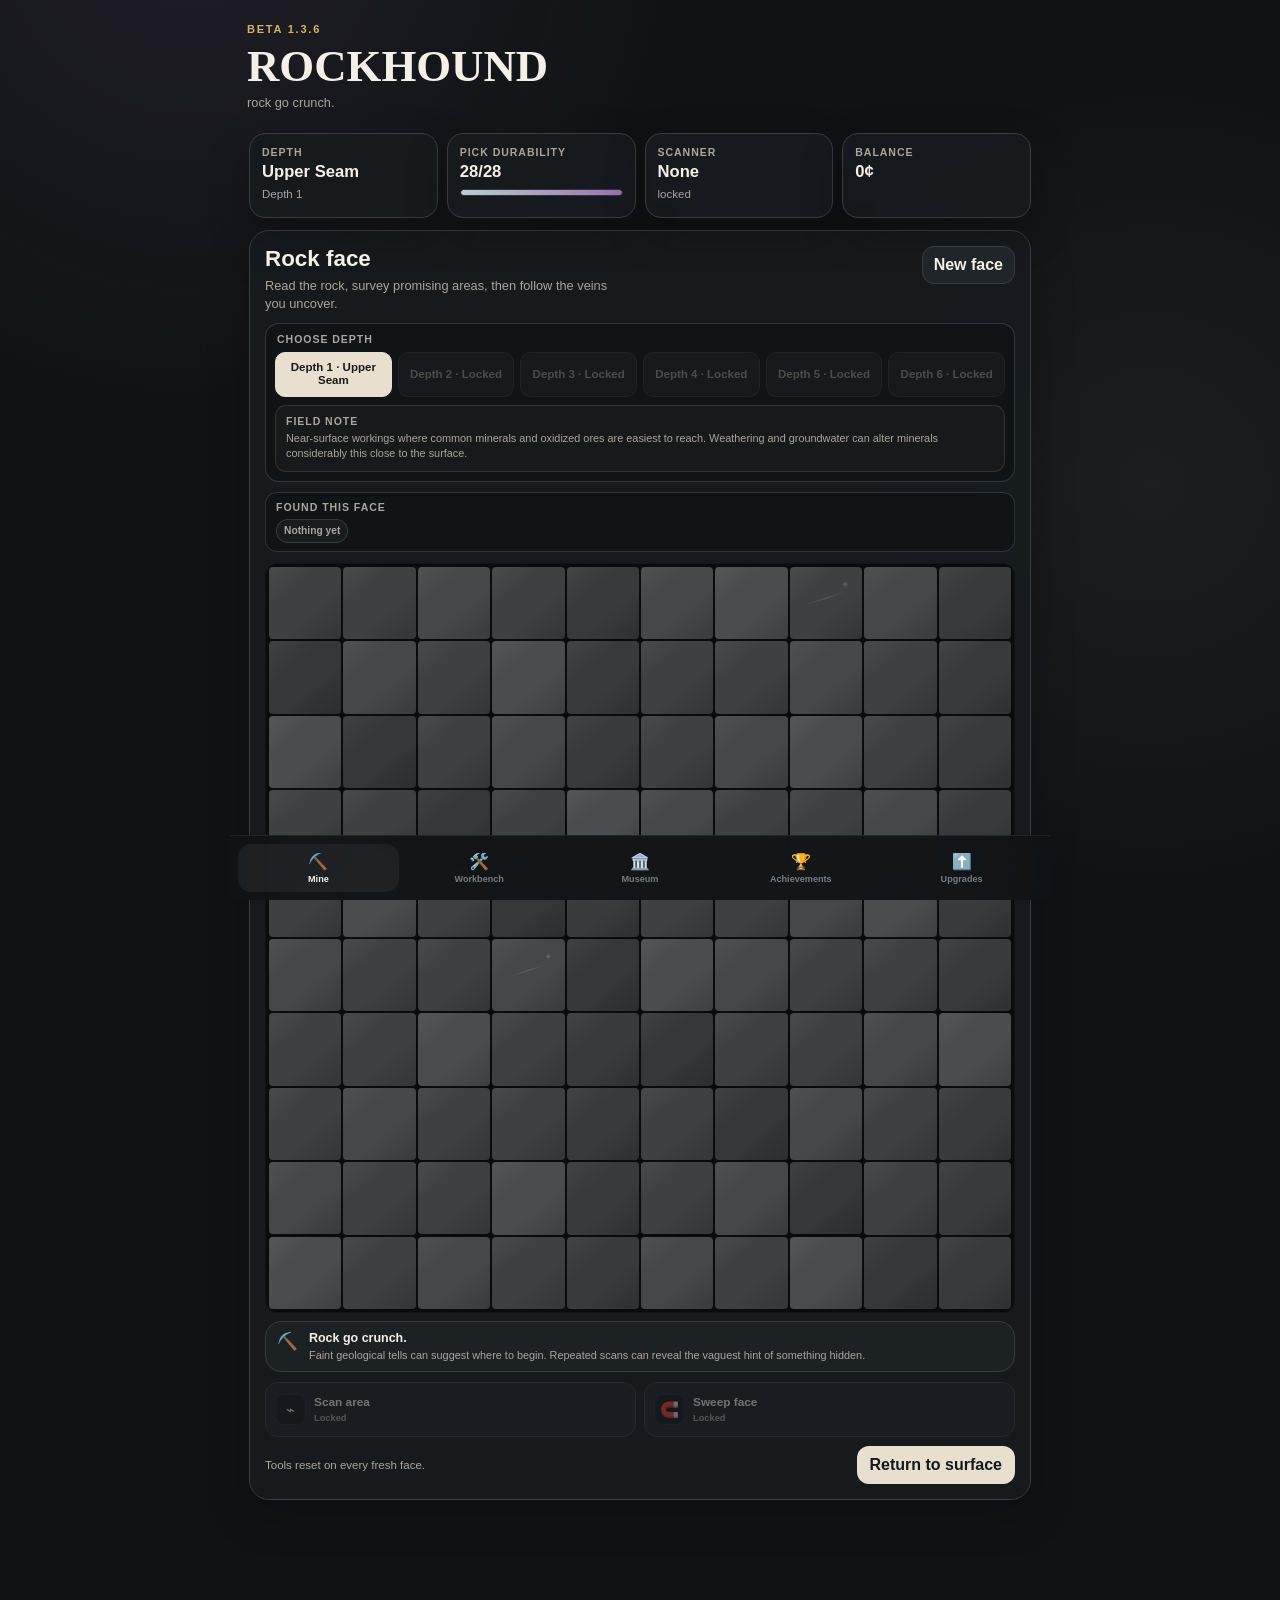
==== commit 02cc892f: "Add files via upload" ====
--- a/index.html
+++ b/index.html
@@ -4,14 +4,14 @@
   <meta charset="UTF-8" />
   <meta name="viewport" content="width=device-width, initial-scale=1, viewport-fit=cover" />
   <meta name="theme-color" content="#111416" />
-  <title>Rockhound — Beta 1.3.5</title>
+  <title>Rockhound — Beta 1.3.6</title>
   <link rel="stylesheet" href="style.css" />
 </head>
 <body>
   <div class="app-shell">
     <header class="topbar">
       <div>
-        <p class="eyebrow">BETA 1.3.5</p>
+        <p class="eyebrow">BETA 1.3.6</p>
         <h1 id="gameTitle">ROCKHOUND</h1>
         <p id="gameTagline" class="subtitle">rock go crunch.</p>
       </div>
@@ -117,7 +117,7 @@
         <div class="section-heading"><div><p class="eyebrow">GEAR & OPERATIONS</p><h2>Upgrades</h2></div><p>Upgrade your tools and open deeper workings as you progress.</p></div>
         <div class="shop-balance"><span class="status-label">Current balance</span><strong id="shopBalance">0¢</strong></div>
         <div id="upgradeList" class="upgrade-list"></div>
-        <button id="resetButton" class="danger-button" type="button">Reset Beta 1.3.5 save</button>
+        <button id="resetButton" class="danger-button" type="button">Reset Beta 1.3.6 save</button>
       </section>
     </main>
 
--- a/style.css
+++ b/style.css
@@ -1575,7 +1575,7 @@
 .mine-board + .mine-message-inline{margin-top:8px}
 
 
-/* ===== Beta 1.3.5 polish ===== */
+/* ===== Beta 1.3.6 polish ===== */
 .workbench-discovery-card{
   display:flex;
   align-items:center;
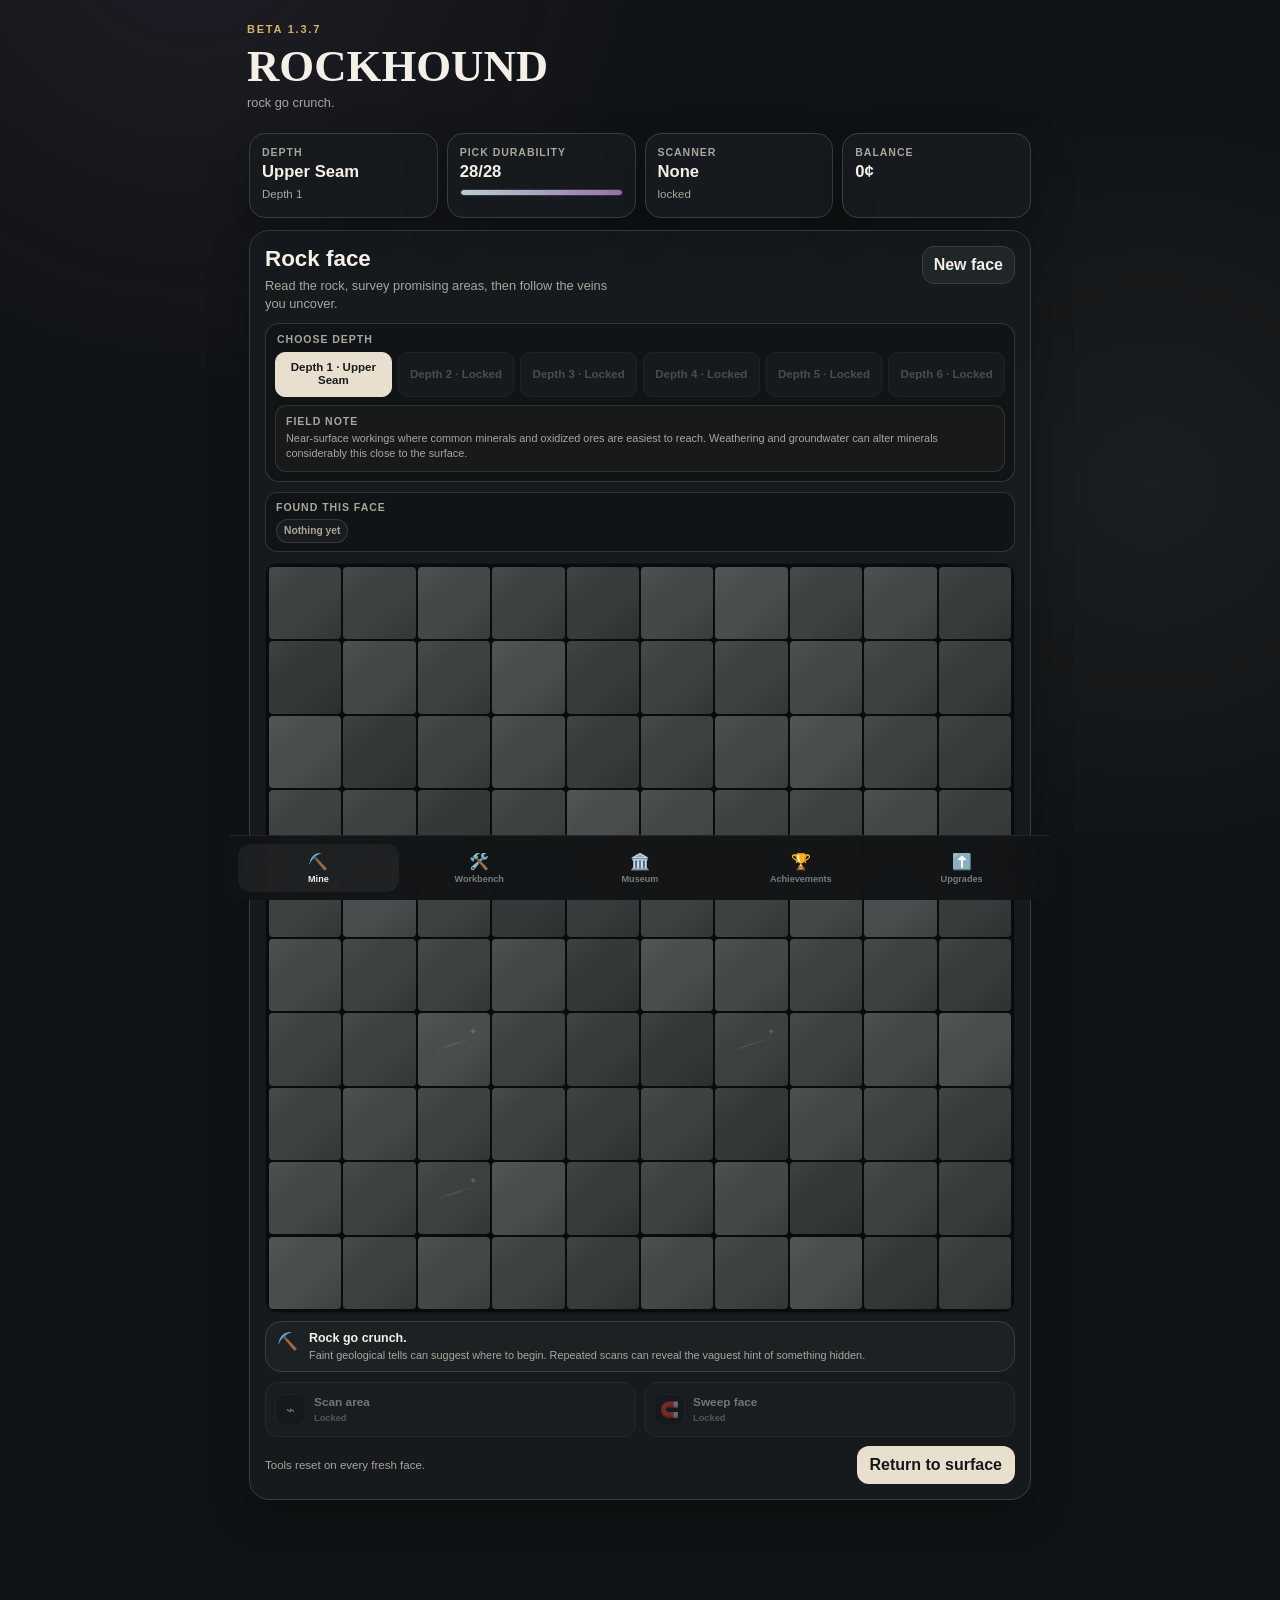
==== commit 62deb03c: "Add files via upload" ====
--- a/index.html
+++ b/index.html
@@ -4,14 +4,14 @@
   <meta charset="UTF-8" />
   <meta name="viewport" content="width=device-width, initial-scale=1, viewport-fit=cover" />
   <meta name="theme-color" content="#111416" />
-  <title>Rockhound — Beta 1.3.6</title>
-  <link rel="stylesheet" href="style.css" />
+  <title>Rockhound — Beta 1.3.7</title>
+  <link rel="stylesheet" href="style.css?v=1.3.7" />
 </head>
 <body>
   <div class="app-shell">
     <header class="topbar">
       <div>
-        <p class="eyebrow">BETA 1.3.6</p>
+        <p class="eyebrow">BETA 1.3.7</p>
         <h1 id="gameTitle">ROCKHOUND</h1>
         <p id="gameTagline" class="subtitle">rock go crunch.</p>
       </div>
@@ -117,7 +117,7 @@
         <div class="section-heading"><div><p class="eyebrow">GEAR & OPERATIONS</p><h2>Upgrades</h2></div><p>Upgrade your tools and open deeper workings as you progress.</p></div>
         <div class="shop-balance"><span class="status-label">Current balance</span><strong id="shopBalance">0¢</strong></div>
         <div id="upgradeList" class="upgrade-list"></div>
-        <button id="resetButton" class="danger-button" type="button">Reset Beta 1.3.6 save</button>
+        <button id="resetButton" class="danger-button" type="button">Reset Beta 1.3.7 save</button>
       </section>
     </main>
 
@@ -144,6 +144,6 @@
     </div>
   </div>
   <div id="toast" class="toast" role="status" aria-live="polite"></div>
-  <script src="script.js"></script>
+  <script src="script.js?v=1.3.7"></script>
 </body>
 </html>
--- a/style.css
+++ b/style.css
@@ -1575,7 +1575,7 @@
 .mine-board + .mine-message-inline{margin-top:8px}
 
 
-/* ===== Beta 1.3.6 polish ===== */
+/* ===== Beta 1.3.7 polish ===== */
 .workbench-discovery-card{
   display:flex;
   align-items:center;
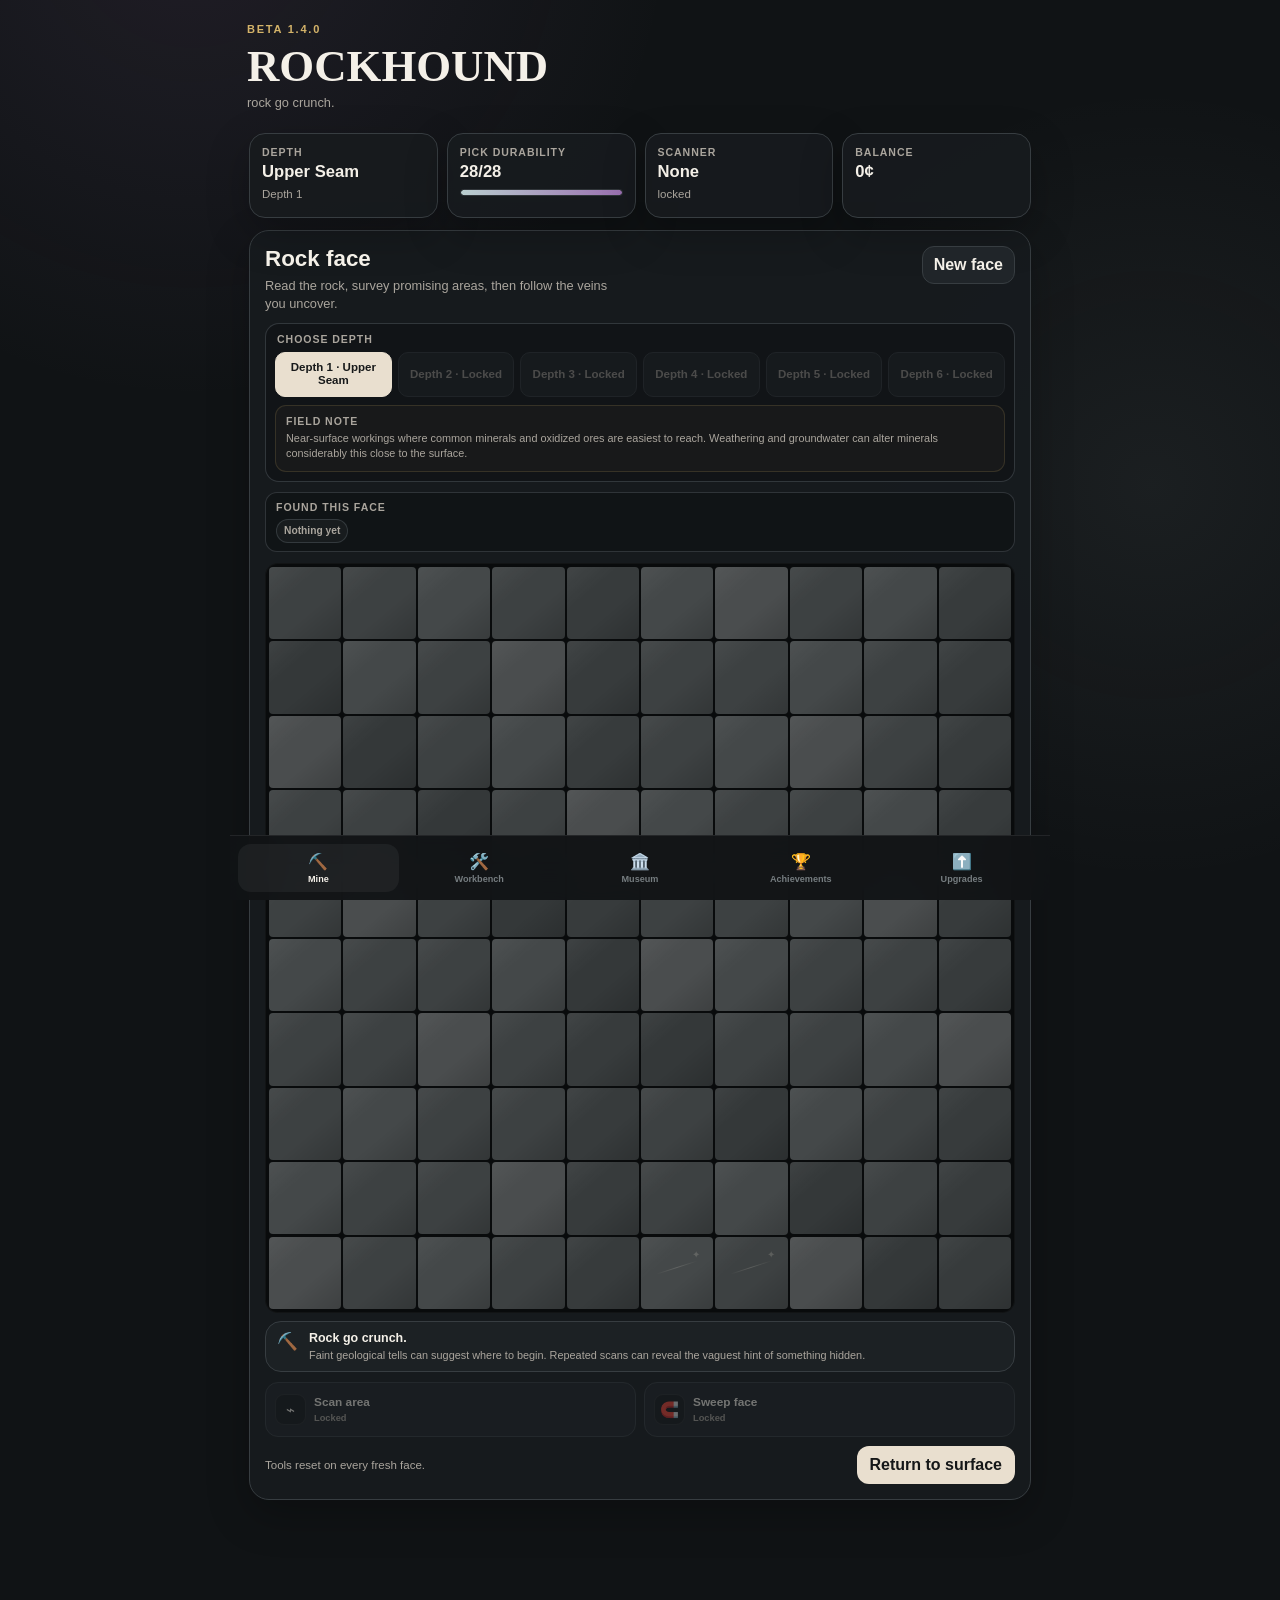
==== commit 56afa2c3: "Add files via upload" ====
--- a/index.html
+++ b/index.html
@@ -4,14 +4,14 @@
   <meta charset="UTF-8" />
   <meta name="viewport" content="width=device-width, initial-scale=1, viewport-fit=cover" />
   <meta name="theme-color" content="#111416" />
-  <title>Rockhound — Beta 1.3.7</title>
-  <link rel="stylesheet" href="style.css?v=1.3.7" />
+  <title>Rockhound — Beta 1.4.0</title>
+  <link rel="stylesheet" href="style.css?v=1.4.0" />
 </head>
 <body>
   <div class="app-shell">
     <header class="topbar">
       <div>
-        <p class="eyebrow">BETA 1.3.7</p>
+        <p class="eyebrow">BETA 1.4.0</p>
         <h1 id="gameTitle">ROCKHOUND</h1>
         <p id="gameTagline" class="subtitle">rock go crunch.</p>
       </div>
@@ -76,7 +76,6 @@
           </div>
           <button id="sellAllMasteredButton" class="primary-button" type="button">Sell All</button>
         </div>
-        <div id="postgameWorkbench" class="postgame-workbench hidden"></div>
         <div id="workbenchList" class="workbench-list"></div>
       </section>
 
@@ -95,10 +94,18 @@
           </div>
         </div>
         <div id="museumWings" class="museum-wings"></div>
+      </section>
+
+      <section id="personalCollectionPanel" class="panel hidden" data-panel="collection">
+        <div class="section-heading">
+          <div><p class="eyebrow">POSTGAME ROOM</p><h2>Personal Collection</h2></div>
+          <p>Crack geodes, sort special finds, and build a display that is entirely yours. No checklist. No percentage.</p>
+        </div>
+        <div id="postgameWorkbench" class="postgame-workbench hidden"></div>
         <section id="personalCollectionSection" class="personal-collection hidden">
           <div class="personal-heading">
-            <div><span class="status-label">Postgame room</span><h3>Your Collection</h3></div>
-            <p>No checklist. No percentage. Put whatever you love here.</p>
+            <div><span class="status-label">Private display</span><h3>Thirty spaces. Your rules.</h3></div>
+            <p>Favourite specimens, exceptional finds, and opened geodes can all live here. Displayed items are protected from selling.</p>
           </div>
           <div id="personalCollectionGrid" class="personal-collection-grid"></div>
         </section>
@@ -117,7 +124,7 @@
         <div class="section-heading"><div><p class="eyebrow">GEAR & OPERATIONS</p><h2>Upgrades</h2></div><p>Upgrade your tools and open deeper workings as you progress.</p></div>
         <div class="shop-balance"><span class="status-label">Current balance</span><strong id="shopBalance">0¢</strong></div>
         <div id="upgradeList" class="upgrade-list"></div>
-        <button id="resetButton" class="danger-button" type="button">Reset Beta 1.3.7 save</button>
+        <button id="resetButton" class="danger-button" type="button">Reset Beta 1.4.0 save</button>
       </section>
     </main>
 
@@ -130,6 +137,7 @@
       <button class="nav-button active" type="button" data-target="mine"><span>⛏️</span><small>Mine</small></button>
       <button class="nav-button" type="button" data-target="workbench"><span>🛠️</span><small>Workbench</small></button>
       <button class="nav-button" type="button" data-target="museum"><span>🏛️</span><small>Museum</small></button>
+      <button id="collectionNavButton" class="nav-button hidden" type="button" data-target="collection"><span>💎</span><small>Personal<br>Collection</small></button>
       <button class="nav-button" type="button" data-target="achievements"><span>🏆</span><small>Achievements</small></button>
       <button class="nav-button" type="button" data-target="upgrades"><span>⬆️</span><small>Upgrades</small></button>
     </nav>
@@ -144,6 +152,6 @@
     </div>
   </div>
   <div id="toast" class="toast" role="status" aria-live="polite"></div>
-  <script src="script.js?v=1.3.7"></script>
+  <script src="script.js?v=1.4.0"></script>
 </body>
 </html>
--- a/style.css
+++ b/style.css
@@ -1655,3 +1655,74 @@
 @media(max-width:350px){
   .museum-wing.compact-wing .museum-groups-grid{grid-template-columns:1fr}
 }
+
+
+/* ============================================================
+   Beta 1.4.0 — Personal Collection postgame room
+   ============================================================ */
+.bottom-nav.postgame-nav{grid-template-columns:repeat(6,1fr)}
+#collectionNavButton small{line-height:1.02}
+@media(max-width:470px){
+  .bottom-nav.postgame-nav .nav-button{padding-left:2px;padding-right:2px}
+  .bottom-nav.postgame-nav .nav-button small{font-size:.47rem;line-height:1.02}
+}
+
+/* Geodes now read as actual rough nodules and opened crystal cavities. */
+.geode-find{display:grid;place-items:center;width:78%;height:78%;clip-path:none!important;border-radius:0;background:none;box-shadow:none;color:inherit}
+.geode-sprite{display:inline-block;position:relative;flex:0 0 auto}
+.geode-closed{
+  width:44px;height:39px;border-radius:47% 53% 44% 56% / 54% 43% 57% 46%;
+  background:
+    radial-gradient(circle at 28% 30%,rgba(255,255,255,.18) 0 5%,transparent 6%),
+    radial-gradient(circle at 70% 65%,rgba(0,0,0,.22) 0 7%,transparent 8%),
+    radial-gradient(circle at 58% 25%,#697174 0 8%,transparent 9%),
+    linear-gradient(145deg,#71797b 0%,#50585b 42%,#343b3e 72%,#23292b 100%);
+  border:2px solid #202629;
+  box-shadow:inset -5px -5px 9px rgba(0,0,0,.25),inset 4px 4px 7px rgba(255,255,255,.08),0 2px 4px rgba(0,0,0,.25);
+  transform:rotate(-5deg)
+}
+.geode-closed::before{content:"";position:absolute;left:8%;right:10%;top:45%;height:3px;border-radius:50%;background:linear-gradient(90deg,transparent,#9ca5a6 24%,#42494c 52%,#8d9698 76%,transparent);opacity:.72;transform:rotate(9deg)}
+.geode-closed::after{content:"";position:absolute;width:7px;height:5px;right:8px;top:7px;border-radius:50%;background:#303638;box-shadow:-20px 14px 0 #60686a,-8px 22px 0 #2e3436;opacity:.75}
+.geode-find .geode-closed{width:100%;height:100%;min-width:0;min-height:0;border-width:1px}
+.geode-station-visual .geode-closed{width:76px;height:66px}
+
+.geode-open{--core1:#f2f0e8;--core2:#bfc9c8;display:inline-flex;align-items:center;justify-content:center;gap:2px;width:48px;height:42px}
+.geode-half{position:relative;display:block;width:22px;height:39px;overflow:hidden;background:linear-gradient(145deg,#777f81,#474f52 60%,#252b2d);border:2px solid #262c2e;box-shadow:inset 0 0 0 2px rgba(255,255,255,.05),0 2px 4px rgba(0,0,0,.24)}
+.geode-half.left{border-radius:85% 16% 18% 76% / 52% 18% 20% 50%;transform:rotate(-7deg)}
+.geode-half.right{border-radius:16% 85% 76% 18% / 18% 52% 50% 20%;transform:rotate(7deg)}
+.geode-cavity{position:absolute;inset:5px 3px;background:radial-gradient(circle at 50% 45%,var(--core1) 0 18%,var(--core2) 22% 53%,#5e6668 57% 69%,transparent 72%);filter:saturate(1.05);box-shadow:inset 0 0 7px rgba(255,255,255,.24)}
+.geode-half.left .geode-cavity{border-radius:78% 10% 12% 69% / 48% 15% 18% 45%}
+.geode-half.right .geode-cavity{border-radius:10% 78% 69% 12% / 15% 48% 45% 18%}
+.geode-amethyst{--core1:#ead8f2;--core2:#8656a0}
+.geode-calcite{--core1:#fff3d0;--core2:#d6c28e}
+.geode-bandedAgate{--core1:#f1d2aa;--core2:#a96957}
+.geode-chalcedony{--core1:#d7eef0;--core2:#76a9af}
+.geode-quartzDruzy{--core1:#f7fbfb;--core2:#b9d0d2}
+.geode-reveal-icon .geode-open,.vault-item-icon .geode-open,.personal-slot-visual .geode-open{width:46px;height:40px}
+
+.collection-overview{display:grid;grid-template-columns:repeat(3,minmax(0,1fr));gap:8px}
+.collection-mini-stat{padding:10px 11px;border:1px solid var(--line);border-radius:14px;background:rgba(23,27,30,.94)}
+.collection-mini-stat strong{display:block;margin-top:4px;color:#ead6a0;font-size:1.05rem}
+.geode-cracker-station{grid-template-columns:auto 1fr auto}
+.geode-station-visual{display:grid;place-items:center;width:88px;min-height:82px;border:1px solid rgba(255,255,255,.07);border-radius:15px;background:rgba(8,10,11,.34)}
+.geode-action-buttons{display:flex;flex-wrap:wrap;justify-content:flex-end;gap:6px}
+.vault-help{margin:-2px 0 9px;color:var(--muted);font-size:.68rem;line-height:1.42}
+.vault-item{grid-template-columns:auto 1fr auto}
+.vault-item-actions{display:flex;flex-wrap:wrap;justify-content:flex-end;gap:5px}
+.vault-sell{border-color:rgba(212,179,105,.24);color:#e5ce96}
+
+.personal-collection{margin-top:0}
+.personal-collection-grid{grid-template-columns:repeat(3,minmax(0,1fr));gap:8px}
+.personal-slot{min-height:122px}
+.cartridge-card .cartridge-actions{gap:7px}
+.cartridge-card .cartridge-actions button{min-width:108px}
+
+@media(max-width:560px){
+  .collection-overview{grid-template-columns:1fr 1fr 1fr}
+  .collection-mini-stat{padding:8px}.collection-mini-stat .status-label{font-size:.55rem}.collection-mini-stat strong{font-size:.9rem}
+  .geode-cracker-station{grid-template-columns:auto 1fr}.geode-action{grid-column:1/-1;align-items:stretch}.geode-action-buttons{justify-content:stretch}.geode-action-buttons button{flex:1 1 140px}
+  .vault-item{grid-template-columns:auto 1fr}.vault-item-actions{grid-column:1/-1;justify-content:stretch}.vault-item-actions button{flex:1}
+  .personal-collection-grid{grid-template-columns:repeat(3,minmax(0,1fr))}
+  .personal-slot{min-height:112px;padding:7px}
+  .personal-slot-copy strong{font-size:.6rem}.personal-slot-copy span{font-size:.52rem}
+}
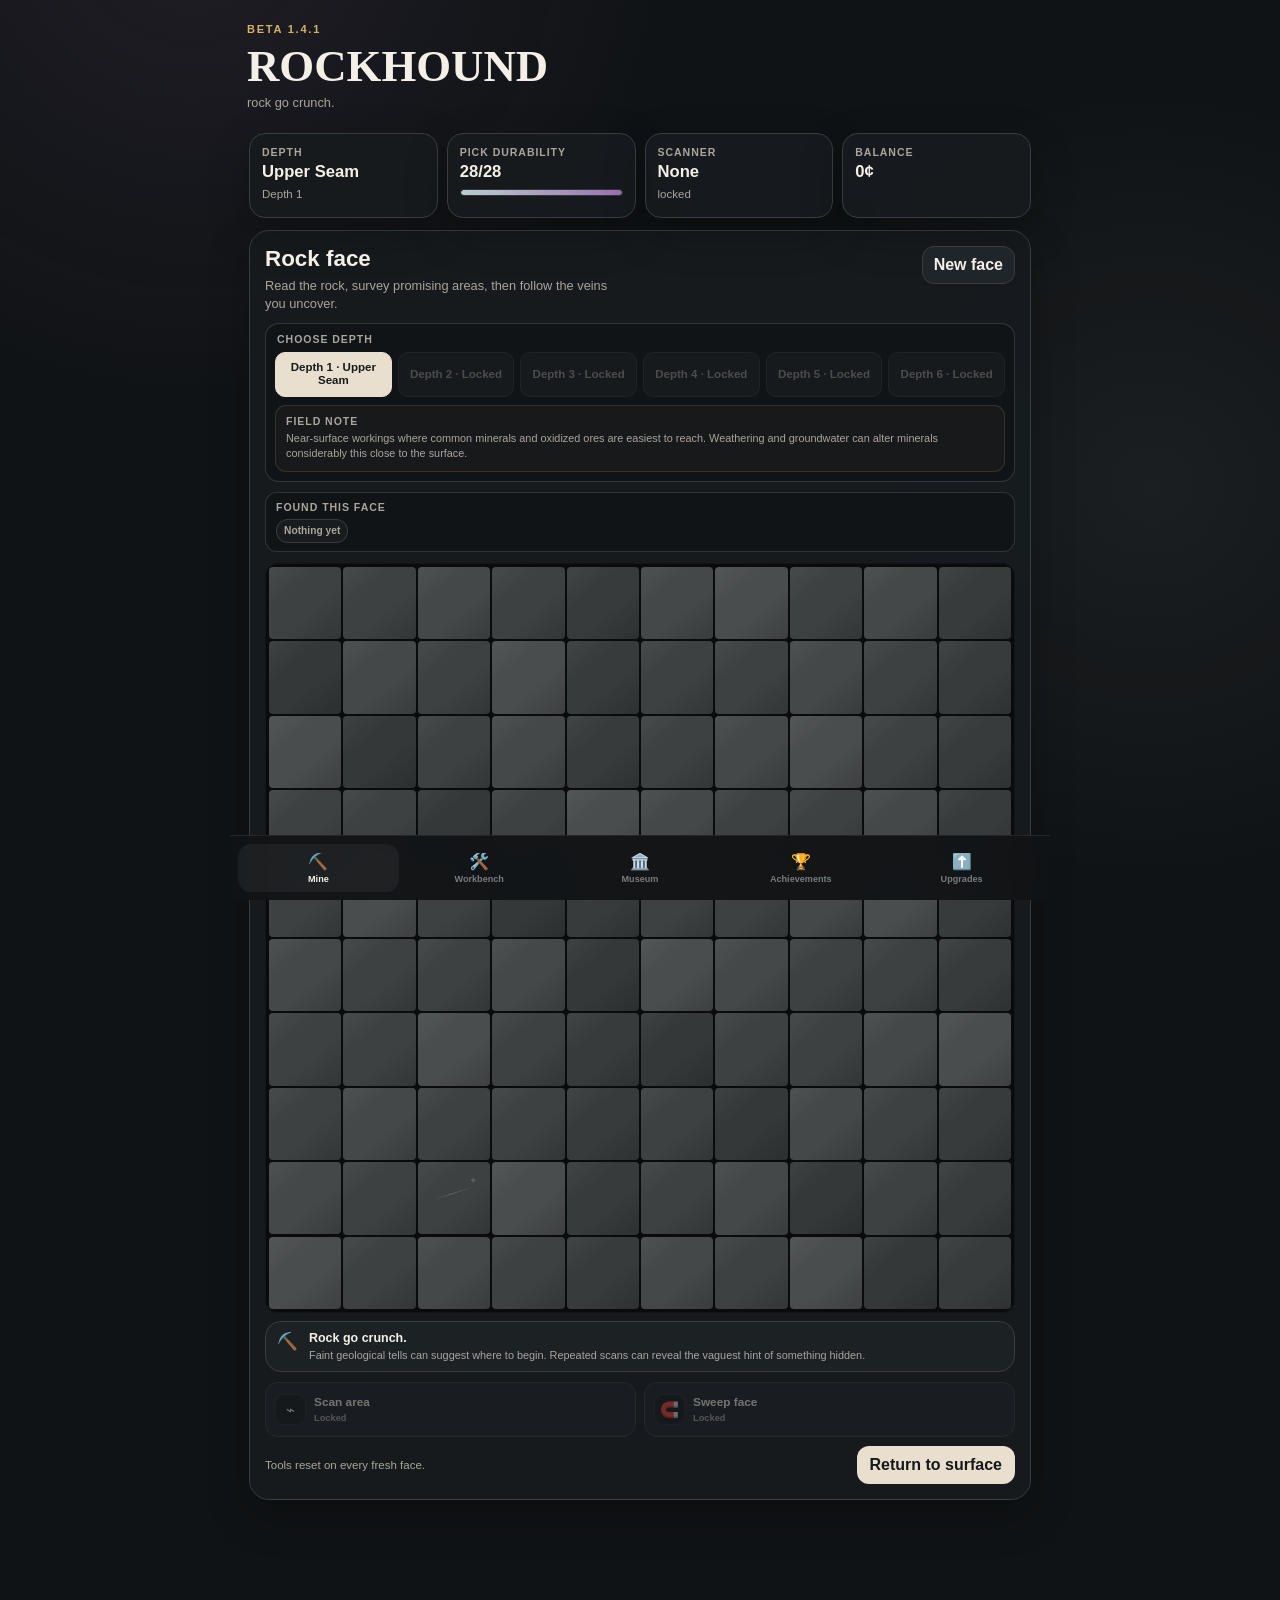
==== commit 34ac0464: "Add files via upload" ====
--- a/index.html
+++ b/index.html
@@ -4,14 +4,14 @@
   <meta charset="UTF-8" />
   <meta name="viewport" content="width=device-width, initial-scale=1, viewport-fit=cover" />
   <meta name="theme-color" content="#111416" />
-  <title>Rockhound — Beta 1.4.0</title>
-  <link rel="stylesheet" href="style.css?v=1.4.0" />
+  <title>Rockhound — Beta 1.4.1</title>
+  <link rel="stylesheet" href="style.css?v=1.4.1" />
 </head>
 <body>
   <div class="app-shell">
     <header class="topbar">
       <div>
-        <p class="eyebrow">BETA 1.4.0</p>
+        <p class="eyebrow">BETA 1.4.1</p>
         <h1 id="gameTitle">ROCKHOUND</h1>
         <p id="gameTagline" class="subtitle">rock go crunch.</p>
       </div>
@@ -124,7 +124,7 @@
         <div class="section-heading"><div><p class="eyebrow">GEAR & OPERATIONS</p><h2>Upgrades</h2></div><p>Upgrade your tools and open deeper workings as you progress.</p></div>
         <div class="shop-balance"><span class="status-label">Current balance</span><strong id="shopBalance">0¢</strong></div>
         <div id="upgradeList" class="upgrade-list"></div>
-        <button id="resetButton" class="danger-button" type="button">Reset Beta 1.4.0 save</button>
+        <button id="resetButton" class="danger-button" type="button">Reset Beta 1.4.1 save</button>
       </section>
     </main>
 
@@ -152,6 +152,6 @@
     </div>
   </div>
   <div id="toast" class="toast" role="status" aria-live="polite"></div>
-  <script src="script.js?v=1.4.0"></script>
+  <script src="script.js?v=1.4.1"></script>
 </body>
 </html>
--- a/style.css
+++ b/style.css
@@ -1658,7 +1658,7 @@
 
 
 /* ============================================================
-   Beta 1.4.0 — Personal Collection postgame room
+   Beta 1.4.1 — Personal Collection postgame room
    ============================================================ */
 .bottom-nav.postgame-nav{grid-template-columns:repeat(6,1fr)}
 #collectionNavButton small{line-height:1.02}
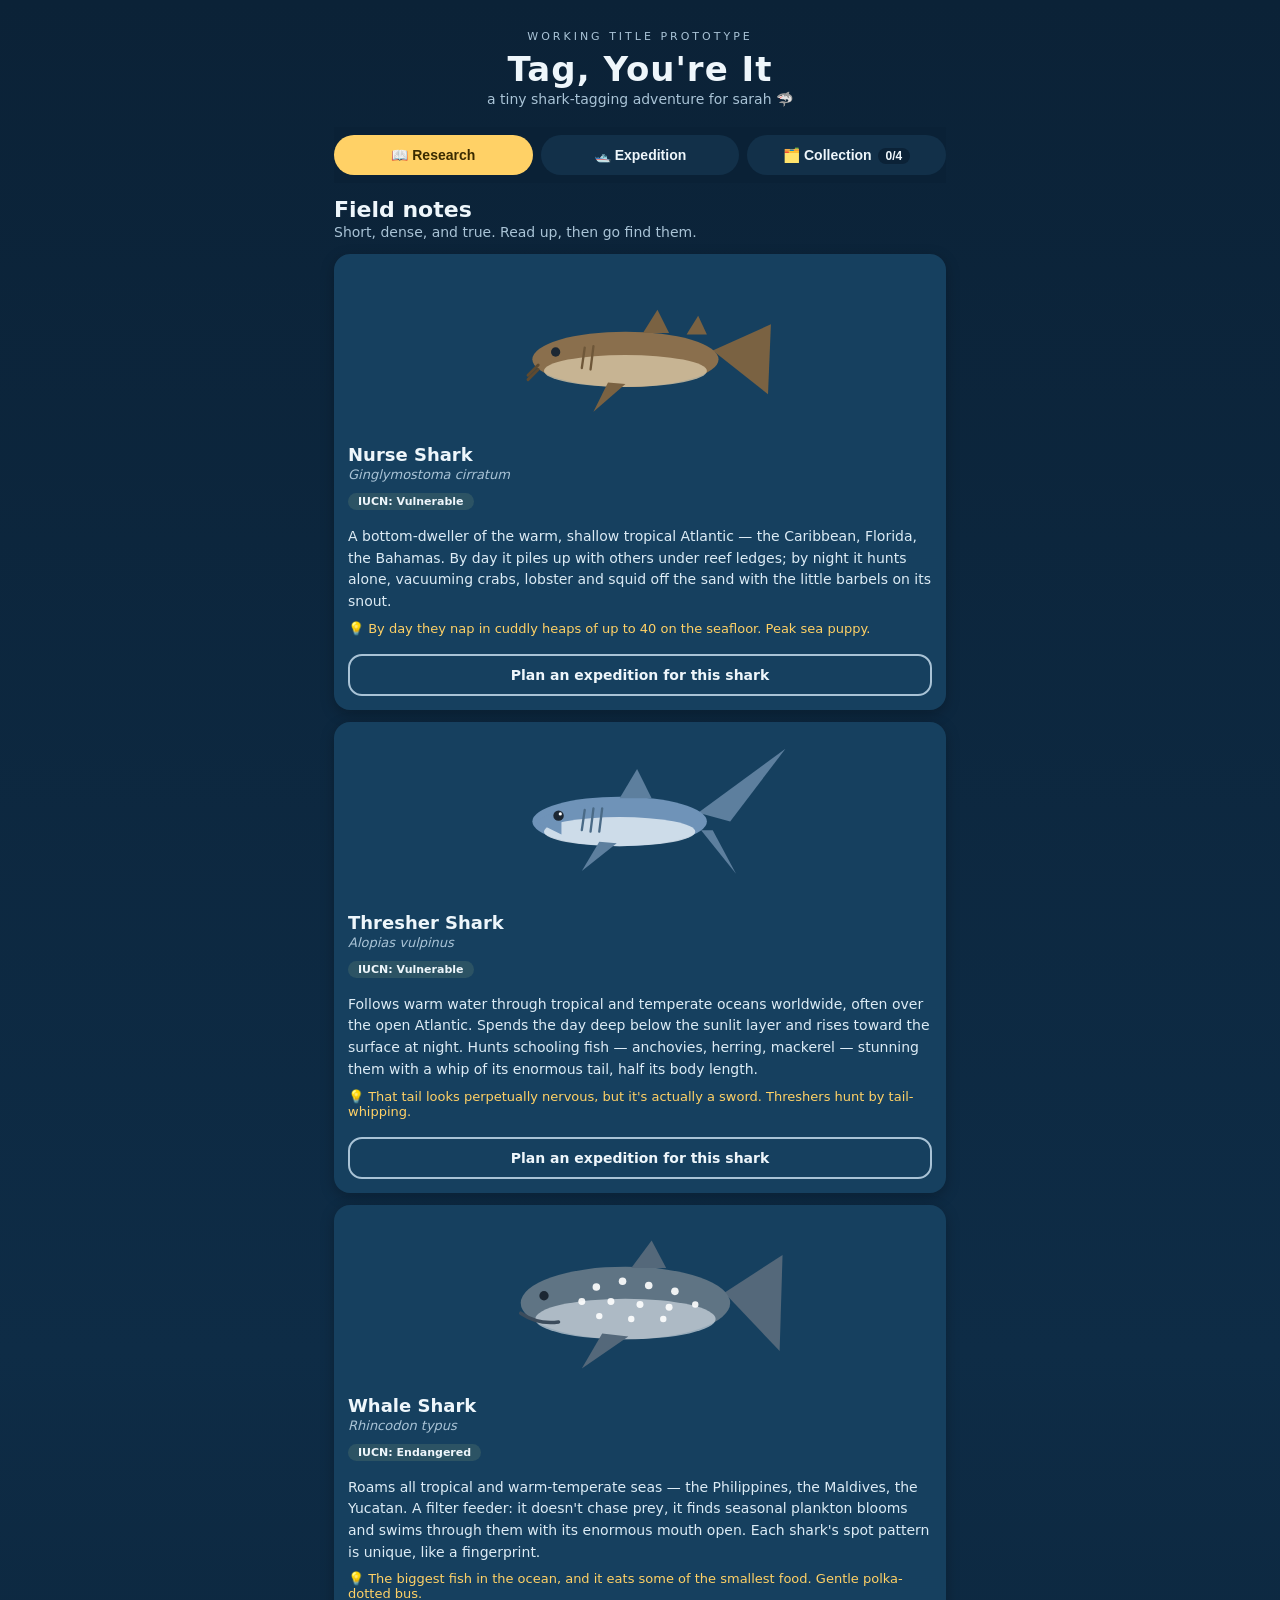
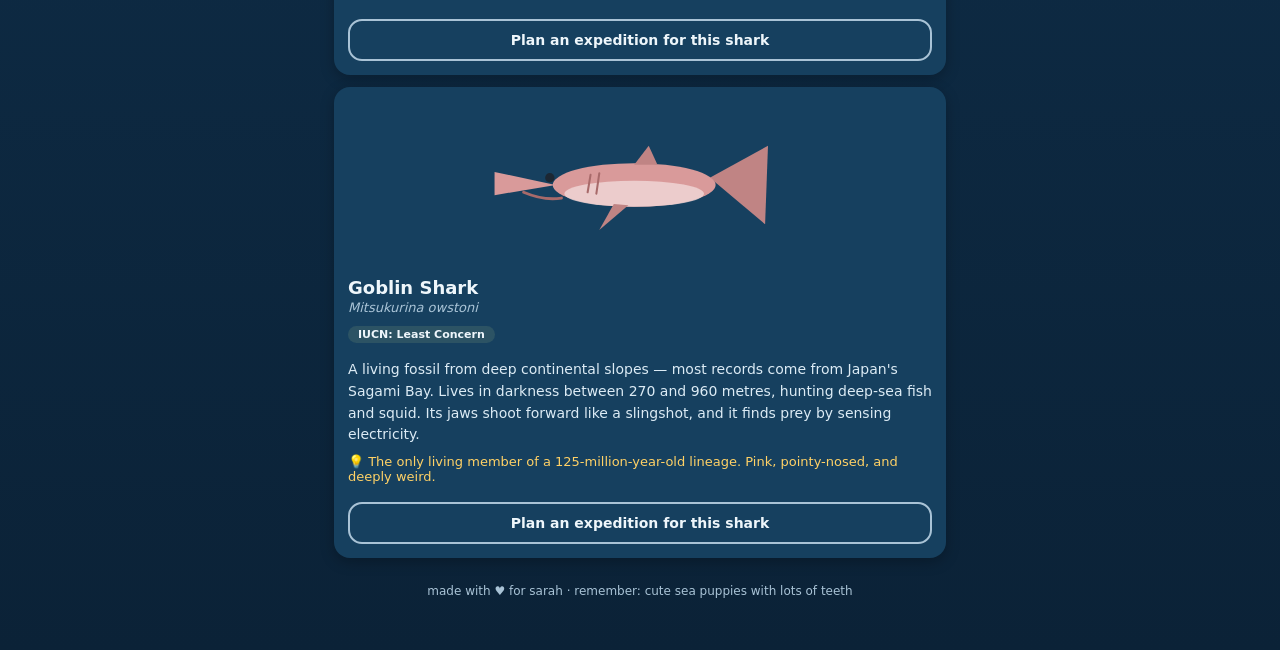
==== commit 43bcdea6: "Replace with Tag, You're It prototype" ====
--- a/index.html
+++ b/index.html
@@ -3,155 +3,112 @@
 <head>
   <meta charset="UTF-8" />
   <meta name="viewport" content="width=device-width, initial-scale=1, viewport-fit=cover" />
-  <meta name="theme-color" content="#111416" />
-  <title>Rockhound — Beta 1.4.1</title>
-  <link rel="stylesheet" href="style.css?v=1.4.1" />
+  <meta name="theme-color" content="#0b2237" />
+  <title>Tag, You're It — prototype</title>
+  <link rel="stylesheet" href="style.css" />
 </head>
 <body>
-  <div class="app-shell">
+  <div class="app">
     <header class="topbar">
-      <div>
-        <p class="eyebrow">BETA 1.4.1</p>
-        <h1 id="gameTitle">ROCKHOUND</h1>
-        <p id="gameTagline" class="subtitle">rock go crunch.</p>
-      </div>
+      <p class="eyebrow">WORKING TITLE PROTOTYPE</p>
+      <h1>Tag, You're It</h1>
+      <p class="subtitle">a tiny shark-tagging adventure for sarah 🦈</p>
     </header>
 
+    <nav class="tabs" aria-label="Game sections">
+      <button class="tab active" data-tab="research" type="button">📖 Research</button>
+      <button class="tab" data-tab="expedition" type="button">🛥️ Expedition</button>
+      <button class="tab" data-tab="collection" type="button">🗂️ Collection <span id="collectionCount" class="count-badge">0/4</span></button>
+    </nav>
+
     <main>
-      <section class="panel active" data-panel="mine">
-        <div class="status-grid">
-          <div class="status-card"><span class="status-label">Depth</span><strong id="depthName">Upper Seam</strong><span id="depthNumber" class="status-note">Depth 1</span></div>
-          <div class="status-card"><span class="status-label">Pick durability</span><strong><span id="durability">0</span>/<span id="maxDurability">0</span></strong><div class="meter"><span id="durabilityMeter"></span></div></div>
-          <div class="status-card"><span class="status-label">Scanner</span><strong id="surveyLevel">None</strong><span id="scanUseSummary" class="status-note">locked</span></div>
-          <div class="status-card"><span class="status-label">Balance</span><strong id="mineBalance">0¢</strong></div>
+      <!-- RESEARCH -->
+      <section id="tab-research" class="panel active">
+        <div class="section-head">
+          <h2>Field notes</h2>
+          <p>Short, dense, and true. Read up, then go find them.</p>
+        </div>
+        <div id="researchList" class="card-list"></div>
+      </section>
+
+      <!-- EXPEDITION -->
+      <section id="tab-expedition" class="panel">
+        <div class="section-head">
+          <h2>Plan an expedition</h2>
+          <p>Pick your target, then choose region, depth, and bait. Choose wisely — sharks are picky.</p>
         </div>
 
-        <div class="mine-card">
-          <div class="mine-heading">
-            <div><h2>Rock face</h2><p>Read the rock, survey promising areas, then follow the veins you uncover.</p></div>
-            <button id="newFaceButton" class="secondary-button" type="button">New face</button>
+        <div id="planner" class="planner-card">
+          <label class="field">
+            <span>Target species</span>
+            <select id="targetSelect"></select>
+          </label>
+          <label class="field">
+            <span>Region</span>
+            <select id="regionSelect"></select>
+          </label>
+          <label class="field">
+            <span>Depth</span>
+            <select id="depthSelect"></select>
+          </label>
+          <label class="field">
+            <span>Bait</span>
+            <select id="baitSelect"></select>
+          </label>
+          <button id="launchBtn" class="primary-button" type="button">🚀 Launch expedition</button>
+        </div>
+
+        <div id="diveView" class="dive-view hidden" aria-live="polite">
+          <div id="diveScene" class="dive-scene depth-surface">
+            <div class="rays"></div>
+            <div id="diveShark" class="dive-shark hidden"></div>
           </div>
-
-          <div class="depth-picker">
-            <span class="status-label">Choose depth</span>
-            <div id="depthSelector" class="depth-selector"></div>
-            <div id="depthFieldNote" class="depth-field-note"></div>
-          </div>
-
-          <div class="mine-feedback">
-            <div class="face-find-strip"><span class="status-label">Found this face</span><div id="faceFinds" class="face-find-list"><span class="face-find-empty">Nothing yet</span></div></div>
-          </div>
-
-          <div id="mineBoard" class="mine-board" aria-label="10 by 10 mine grid"></div>
-
-          <div id="mineMessage" class="message-card mine-message-inline"><span class="message-icon">⛏️</span><div><strong>Rock go crunch.</strong><p>Faint geological tells can suggest where to begin. Repeated scans can reveal the vaguest hint of something hidden.</p></div></div>
-
-          <div class="mine-tool-buttons" aria-label="Prospecting tools">
-            <button id="scanButton" class="mine-tool-button" type="button"><span class="tool-button-icon">⌁</span><span><strong>Scan area</strong><small id="scanButtonStatus">Locked</small></span></button>
-            <button id="metalDetectorButton" class="mine-tool-button" type="button"><span class="tool-button-icon">🧲</span><span><strong>Sweep face</strong><small id="detectorButtonStatus">Locked</small></span></button>
-            <button id="geodeFinderButton" class="mine-tool-button hidden" type="button"><span class="tool-button-icon">🪨</span><span><strong>Find geode</strong><small id="geodeFinderStatus">Postgame reward</small></span></button>
-          </div>
-
-          <div class="run-footer mine-actions">
-            <span class="status-note">Tools reset on every fresh face.</span>
-            <button id="surfaceButton" class="primary-button" type="button">Return to surface</button>
-          </div>
+          <div id="diveLog" class="dive-log"></div>
+          <div id="diveActions" class="dive-actions hidden"></div>
         </div>
       </section>
 
-      <section class="panel" data-panel="workbench">
-        <div class="section-heading">
-          <div><p class="eyebrow">SURFACE WORKSHOP</p><h2>Workbench</h2></div>
-          <p>Your field notebook fills in as you discover specimens. Each known entry records the depths where you have encountered it.</p>
+      <!-- COLLECTION -->
+      <section id="tab-collection" class="panel">
+        <div class="section-head">
+          <h2>Official collection book</h2>
+          <p>Every shark you tag gets its own card. They're all sea puppies.</p>
         </div>
-        <div class="workbench-discovery-card" aria-live="polite">
-          <span class="status-label">Field notebook</span>
-          <strong id="workbenchDiscoveryCount">0 / 44 specimens discovered</strong>
+        <div id="completeBanner" class="complete-banner hidden">
+          🎉 You tagged all four! Time to show sarah. 🦈
         </div>
-        <div class="workbench-sell-bar">
-          <div>
-            <span class="status-label">Bulk-sell stock</span>
-            <strong id="masteredSellValue">0¢ eligible</strong>
-            <span class="status-note">Sell All only touches minerals, ores, and fossils whose museum sets are complete.</span>
-          </div>
-          <button id="sellAllMasteredButton" class="primary-button" type="button">Sell All</button>
-        </div>
-        <div id="workbenchList" class="workbench-list"></div>
-      </section>
-
-      <section class="panel" data-panel="museum">
-        <div class="section-heading">
-          <div><p class="eyebrow">THE COLLECTION</p><h2>Museum</h2></div>
-          <p>Each specimen keeps its own fact card. Complete a material set to unlock its mastery fact and automation.</p>
-        </div>
-        <div class="collection-progress-card"><div><span class="status-label">Museum completion</span><strong id="museumCount">0 / 74</strong></div><div class="big-meter"><span id="museumMeter"></span></div></div>
-        <div id="completionPlaque" class="completion-plaque hidden"></div>
-        <div id="museumLighting" class="museum-lighting hidden" aria-label="Museum lighting controls">
-          <div><span class="status-label">Museum lighting</span><strong>UV fluorescence lamp</strong></div>
-          <div class="lighting-toggle" role="group" aria-label="Choose museum lighting">
-            <button id="normalLightButton" type="button" class="lighting-button active">Normal</button>
-            <button id="uvLightButton" type="button" class="lighting-button">UV</button>
-          </div>
-        </div>
-        <div id="museumWings" class="museum-wings"></div>
-      </section>
-
-      <section id="personalCollectionPanel" class="panel hidden" data-panel="collection">
-        <div class="section-heading">
-          <div><p class="eyebrow">POSTGAME ROOM</p><h2>Personal Collection</h2></div>
-          <p>Crack geodes, sort special finds, and build a display that is entirely yours. No checklist. No percentage.</p>
-        </div>
-        <div id="postgameWorkbench" class="postgame-workbench hidden"></div>
-        <section id="personalCollectionSection" class="personal-collection hidden">
-          <div class="personal-heading">
-            <div><span class="status-label">Private display</span><h3>Thirty spaces. Your rules.</h3></div>
-            <p>Favourite specimens, exceptional finds, and opened geodes can all live here. Displayed items are protected from selling.</p>
-          </div>
-          <div id="personalCollectionGrid" class="personal-collection-grid"></div>
-        </section>
-      </section>
-
-      <section class="panel" data-panel="achievements">
-        <div class="section-heading">
-          <div><p class="eyebrow">ODDITIES & MILESTONES</p><h2>Achievements</h2></div>
-          <p>Some are obvious. Some are not. The game is paying attention.</p>
-        </div>
-        <div class="collection-progress-card"><div><span class="status-label">Unlocked</span><strong id="achievementCount">0 / 50</strong></div><div class="big-meter"><span id="achievementMeter"></span></div></div>
-        <div id="achievementGrid" class="achievement-grid"></div>
-      </section>
-
-      <section class="panel" data-panel="upgrades">
-        <div class="section-heading"><div><p class="eyebrow">GEAR & OPERATIONS</p><h2>Upgrades</h2></div><p>Upgrade your tools and open deeper workings as you progress.</p></div>
-        <div class="shop-balance"><span class="status-label">Current balance</span><strong id="shopBalance">0¢</strong></div>
-        <div id="upgradeList" class="upgrade-list"></div>
-        <button id="resetButton" class="danger-button" type="button">Reset Beta 1.4.1 save</button>
+        <div id="collectionList" class="card-list"></div>
       </section>
     </main>
 
-    <div id="mobileMineHud" class="mobile-mine-hud" aria-live="polite">
-      <span id="mobileDurability">⛏️ 0 / 0</span>
-      <span id="mobileScans">⌁ locked</span>
-    </div>
-
-    <nav class="bottom-nav" aria-label="Game navigation">
-      <button class="nav-button active" type="button" data-target="mine"><span>⛏️</span><small>Mine</small></button>
-      <button class="nav-button" type="button" data-target="workbench"><span>🛠️</span><small>Workbench</small></button>
-      <button class="nav-button" type="button" data-target="museum"><span>🏛️</span><small>Museum</small></button>
-      <button id="collectionNavButton" class="nav-button hidden" type="button" data-target="collection"><span>💎</span><small>Personal<br>Collection</small></button>
-      <button class="nav-button" type="button" data-target="achievements"><span>🏆</span><small>Achievements</small></button>
-      <button class="nav-button" type="button" data-target="upgrades"><span>⬆️</span><small>Upgrades</small></button>
-    </nav>
+    <footer class="foot">
+      <p>made with ♥ for sarah · remember: cute sea puppies with lots of teeth</p>
+    </footer>
   </div>
 
-  <div id="completionModal" class="completion-modal hidden" role="dialog" aria-modal="true" aria-labelledby="completionTitle">
-    <div class="completion-dialog">
-      <p class="eyebrow">MUSEUM COMPLETE</p>
-      <h2 id="completionTitle">HOLY CRAP. You really did it!</h2>
-      <div id="completionBody"></div>
-      <button id="keepMiningButton" class="primary-button completion-continue" type="button">KEEP MINING</button>
+  <!-- Cousin message -->
+  <div id="cousinOverlay" class="overlay hidden">
+    <div class="phone">
+      <div class="phone-head">📱 texts with cousin</div>
+      <div id="cousinThread" class="phone-thread"></div>
+      <button id="cousinClose" class="primary-button" type="button">ok!</button>
     </div>
   </div>
-  <div id="toast" class="toast" role="status" aria-live="polite"></div>
-  <script src="script.js?v=1.4.1"></script>
+
+  <!-- Tagging modal -->
+  <div id="tagOverlay" class="overlay hidden">
+    <div class="phone">
+      <div class="phone-head">🏷️ tag your shark</div>
+      <div id="tagSharkArt" class="tag-art"></div>
+      <div id="tagInfo" class="tag-info"></div>
+      <label class="field">
+        <span>Give this shark a name</span>
+        <input id="sharkName" type="text" maxlength="24" placeholder="Name your shark…" />
+      </label>
+      <button id="tagConfirm" class="primary-button" type="button">Add to collection book</button>
+    </div>
+  </div>
+
+  <script src="script.js"></script>
 </body>
 </html>
--- a/style.css
+++ b/style.css
@@ -1,1728 +1,170 @@
-*{box-sizing:border-box} :root{--bg:#101315;--panel:#171b1e;--panel2:#202529;--text:#f4f0e8;--muted:#aaa59d;--line:#373d41;--cream:#e9dfcf;--gold:#d4b369;--danger:#c56e6e;--shadow:0 15px 42px rgba(0,0,0,.25)} html{background:var(--bg)} body{margin:0;min-height:100vh;color:var(--text);background:radial-gradient(circle at 15% -5%,rgba(154,112,176,.11),transparent 30rem),radial-gradient(circle at 90% 30%,rgba(217,233,234,.055),transparent 25rem),var(--bg);font-family:Inter,ui-sans-serif,-apple-system,BlinkMacSystemFont,"Segoe UI",sans-serif;-webkit-font-smoothing:antialiased} button{font:inherit} button:focus-visible{outline:3px solid var(--cream);outline-offset:2px}.app-shell{width:min(100%,820px);min-height:100vh;margin:0 auto;padding-bottom:calc(92px + env(safe-area-inset-bottom))}.topbar{display:flex;align-items:flex-start;justify-content:space-between;gap:16px;padding:23px 17px 11px}.eyebrow{margin:0 0 5px;color:var(--gold);font-size:.69rem;font-weight:850;letter-spacing:.16em}h1,h2,h3,p{margin-top:0}h1{margin-bottom:3px;font-family:Georgia,"Times New Roman",serif;font-size:clamp(1.9rem,8vw,2.8rem)}h2{margin-bottom:5px;font-size:1.4rem}.subtitle,.section-heading>p,.mine-heading p,.upgrade-copy p,.design-note p{color:var(--muted)}.subtitle{margin-bottom:0;font-size:.8rem}.icon-button{border:1px solid var(--line);border-radius:14px;padding:10px 12px;color:var(--text);background:rgba(32,37,41,.9);cursor:pointer}main{padding:4px 13px 24px}.panel{display:none;animation:panelIn .17s ease-out}.panel.active{display:block}@keyframes panelIn{from{opacity:0;transform:translateY(4px)}to{opacity:1;transform:none}}.status-grid{display:grid;grid-template-columns:repeat(2,minmax(0,1fr));gap:9px;margin:8px 0 12px}.status-card{min-height:85px;padding:12px;border:1px solid var(--line);border-radius:16px;background:rgba(23,27,30,.92);box-shadow:var(--shadow)}.status-card strong{display:block;margin:4px 0 2px;font-size:1.04rem}.status-label{display:block;color:var(--muted);font-size:.66rem;font-weight:850;letter-spacing:.09em;text-transform:uppercase}.status-note{color:var(--muted);font-size:.72rem}.meter,.big-meter{overflow:hidden;border:1px solid #303539;border-radius:999px;background:#0d1011}.meter{height:7px;margin-top:7px}.big-meter{height:10px;margin-top:10px}.meter span,.big-meter span{display:block;width:0;height:100%;border-radius:inherit;background:linear-gradient(90deg,#b9cecf,#9a70b0);transition:width .22s ease}.mine-card,.collection-progress-card,.workbench-card,.museum-wing,.upgrade-card,.design-note{border:1px solid var(--line);background:rgba(23,27,30,.94);box-shadow:var(--shadow)}.mine-card{padding:12px;border-radius:20px}.mine-heading,.section-heading{display:flex;align-items:flex-start;justify-content:space-between;gap:12px}.mine-heading{margin-bottom:10px}.mine-heading p{max-width:360px;margin-bottom:0;font-size:.8rem;line-height:1.4}.section-heading{padding:11px 4px 8px}.section-heading>p{max-width:310px;margin:0;text-align:right;font-size:.77rem;line-height:1.4}.depth-selector{display:flex;gap:7px;margin-bottom:10px;overflow-x:auto;scrollbar-width:none}.depth-selector::-webkit-scrollbar{display:none}.depth-chip{flex:0 0 auto;border:1px solid var(--line);border-radius:999px;padding:8px 11px;color:var(--muted);background:var(--panel2);cursor:pointer;font-weight:800;font-size:.72rem}.depth-chip.active{color:#17191a;border-color:var(--cream);background:var(--cream)}.depth-chip:disabled{opacity:.38;cursor:not-allowed}.survey-box{margin-bottom:11px;padding:10px 11px;border:1px solid var(--line);border-radius:15px;background:rgba(12,15,16,.56)}.survey-heading{display:flex;align-items:center;gap:9px}.survey-heading strong{display:block;margin-top:2px;font-size:.82rem}.survey-icon{display:grid;place-items:center;width:31px;height:31px;border:1px solid var(--line);border-radius:9px;color:var(--gold);background:var(--panel2)}.survey-report{display:flex;flex-wrap:wrap;gap:6px;margin-top:8px}.survey-pill{border:1px solid #3d4448;border-radius:999px;padding:5px 8px;color:#c9c4bc;background:rgba(255,255,255,.035);font-size:.66rem}.survey-pill.anomaly{color:#e3ca93;border-color:rgba(212,179,105,.35)}.mine-board{display:grid;grid-template-columns:repeat(10,minmax(0,1fr));gap:2px;width:100%;padding:4px;border-radius:13px;background:#090b0c;box-shadow:inset 0 0 0 1px rgba(255,255,255,.035);touch-action:manipulation;user-select:none}.rock{position:relative;overflow:hidden;width:100%;aspect-ratio:1;padding:0;border:0;border-radius:4px;background:linear-gradient(140deg,rgba(255,255,255,.05),transparent 33%),linear-gradient(320deg,rgba(0,0,0,.17),transparent 40%),#3d4142;cursor:pointer;transition:transform .07s ease,filter .1s ease,background .16s ease}.rock:nth-child(3n){background-color:#444849}.rock:nth-child(5n){background-color:#373b3c}.rock:nth-child(7n){background-color:#4a4d4e}.rock:nth-child(11n){background-color:#343839}.rock:not(.revealed):active{transform:scale(.9)}.rock:not(.revealed):hover{filter:brightness(1.08)}.rock.revealed{cursor:default;background:#1a1e20;animation:crackOpen .18s ease-out}.rock.revealed.empty::before{content:"·";position:absolute;inset:0;display:grid;place-items:center;color:#4a5154;font-size:clamp(.8rem,4vw,1.25rem)}@keyframes crackOpen{0%{transform:scale(1);filter:brightness(1.45)}50%{transform:scale(.86)}100%{transform:scale(1)}}.tile-find{position:absolute;z-index:4;left:50%;top:50%;width:58%;height:64%;transform:translate(-50%,-50%);pointer-events:none;animation:findPop .3s cubic-bezier(.2,.9,.24,1.25)}@keyframes findPop{from{opacity:0;transform:translate(-50%,-50%) scale(.15) rotate(-7deg)}to{opacity:1;transform:translate(-50%,-50%) scale(1)}}.tile-find.gem{clip-path:polygon(50% 0,89% 25%,75% 82%,50% 100%,22% 82%,9% 25%)}.tile-find.ore{width:66%;height:58%;clip-path:polygon(13% 24%,44% 4%,81% 17%,96% 52%,70% 90%,31% 96%,4% 64%)}.quartz{background:linear-gradient(135deg,#f2f8f8,#b8d0d1 48%,#879fa2)}.amethyst{background:linear-gradient(135deg,#c9abd5,#8b62a0 48%,#5b3b6a)}.garnet{background:linear-gradient(135deg,#c75d68,#8f313b 52%,#521b22)}.topaz{background:linear-gradient(135deg,#f0d37b,#d8a54a 52%,#8d6321)}.pyrite{background:linear-gradient(135deg,#e2cb79,#b89a48 50%,#73602c)}.hematite{background:linear-gradient(135deg,#c17670,#8f4542 48%,#4d3030)}.chalcopyrite{background:linear-gradient(135deg,#d3bd6a,#a57b32 45%,#5d673b)}.iron{background:linear-gradient(135deg,#d3d6d7,#9ba0a2 52%,#5e6365)}.copper{background:linear-gradient(135deg,#d99a71,#b86f49 52%,#73452f)}.tile-find.trilobite,.tile-find.mining-tag{width:72%;height:72%;display:grid;place-items:center;border-radius:50%;clip-path:none;font-size:clamp(.7rem,4vw,1.3rem);font-weight:900}.tile-find.trilobite{color:#2b251c;background:radial-gradient(circle,#dbc79f,#ad946c 70%)}.tile-find.mining-tag{width:66%;height:55%;border-radius:6px;color:#201d19;background:linear-gradient(145deg,#a39177,#756651);font-size:clamp(.55rem,3vw,.9rem)}.rock:disabled:not(.revealed){cursor:not-allowed;filter:saturate(.5) brightness(.72)}.run-footer{display:flex;align-items:center;justify-content:space-between;gap:12px;margin-top:12px}.run-footer strong{display:block;margin-top:3px;font-size:.78rem}.primary-button,.secondary-button,.danger-button,.mini-button,.accordion-toggle{border-radius:12px;cursor:pointer;font-weight:850;transition:transform .07s ease,opacity .1s ease}.primary-button:active,.secondary-button:active,.danger-button:active,.mini-button:active,.accordion-toggle:active{transform:scale(.97)}.primary-button:disabled,.secondary-button:disabled,.mini-button:disabled{opacity:.38;cursor:not-allowed}.primary-button{border:0;padding:10px 13px;color:#151718;background:var(--cream)}.secondary-button{border:1px solid var(--line);padding:9px 11px;color:var(--text);background:var(--panel2)}.danger-button{width:100%;margin-top:18px;border:1px solid rgba(197,110,110,.48);padding:12px 14px;color:#e2a1a1;background:rgba(197,110,110,.06)}.message-card{display:flex;gap:11px;margin-top:10px;padding:12px 13px;border:1px solid var(--line);border-radius:16px;background:rgba(32,37,41,.84)}.message-icon{font-size:1.35rem}.message-card strong{display:block;margin-bottom:3px}.message-card p{margin:0;color:var(--muted);font-size:.78rem;line-height:1.4}.workbench-list{display:grid;gap:9px}.workbench-card{overflow:hidden;border-radius:17px}.accordion-toggle{width:100%;display:grid;grid-template-columns:auto 1fr auto;align-items:center;gap:11px;border:0;padding:12px 13px;color:var(--text);background:transparent;text-align:left}.material-icon{width:38px;height:38px;flex:0 0 auto}.material-icon.gem{clip-path:polygon(50% 0,89% 25%,75% 82%,50% 100%,22% 82%,9% 25%)}.material-icon.ore{clip-path:polygon(13% 24%,44% 4%,81% 17%,96% 52%,70% 90%,31% 96%,4% 64%)}.material-icon.round{display:grid;place-items:center;border-radius:50%;font-size:1rem;font-weight:900}.material-icon.tag{display:grid;place-items:center;height:31px;margin:3px 0;border-radius:6px;font-size:.68rem;font-weight:900}.material-icon.trilobite{background:radial-gradient(circle,#dbc79f,#ad946c 70%);color:#2b251c}.material-icon.mining-tag{background:linear-gradient(145deg,#a39177,#756651);color:#201d19}.accordion-main h3{margin:0 0 4px;font-size:1rem}.summary-chips{display:flex;flex-wrap:wrap;gap:5px}.summary-chip{color:var(--muted);font-size:.64rem}.chevron{color:var(--muted);transition:transform .16s ease}.workbench-card.open .chevron{transform:rotate(180deg)}.workbench-details{display:none;padding:0 13px 13px;border-top:1px solid rgba(55,61,65,.76)}.workbench-card.open .workbench-details{display:block}.material-subtitle{margin:11px 0 10px;color:var(--muted);font-size:.75rem}.stats-grid{display:grid;grid-template-columns:repeat(3,minmax(0,1fr));gap:7px;margin-bottom:10px}.stat-box{padding:8px;border:1px solid rgba(55,61,65,.85);border-radius:11px;background:rgba(10,12,13,.38)}.stat-box span{display:block;color:var(--muted);font-size:.59rem;font-weight:800;text-transform:uppercase}.stat-box strong{display:block;margin-top:3px;font-size:.85rem}.stage-row{display:grid;grid-template-columns:1fr auto;gap:10px;align-items:center;padding:10px 0}.stage-row+.stage-row{border-top:1px solid rgba(55,61,65,.55)}.stage-copy strong{display:block;font-size:.86rem}.stage-copy span{display:block;margin-top:2px;color:var(--muted);font-size:.66rem}.stage-actions{display:flex;flex-wrap:wrap;justify-content:flex-end;gap:5px}.mini-button{border:1px solid var(--line);padding:6px 8px;color:var(--text);background:var(--panel2);font-size:.66rem}.mini-button.accent{border-color:rgba(212,179,105,.34);color:#ecd39b}.mini-button.donate{border-color:rgba(154,112,176,.4);color:#d8bbe3}.process-lock{display:inline-block;margin-top:5px;color:#d5b271;font-size:.62rem}.collection-progress-card{margin-bottom:11px;padding:13px;border-radius:17px}.collection-progress-card strong{display:block;margin-top:3px;font-size:1.12rem}.museum-wings{display:grid;gap:12px}.museum-wing{padding:13px;border-radius:18px}.wing-heading{display:flex;align-items:baseline;justify-content:space-between;gap:10px;margin-bottom:11px}.wing-heading h3{margin:0;font-size:1.08rem}.wing-heading span{color:var(--muted);font-size:.68rem}.museum-group+.museum-group{margin-top:14px;padding-top:14px;border-top:1px solid rgba(55,61,65,.65)}.museum-group-title{display:flex;align-items:baseline;justify-content:space-between;gap:8px;margin-bottom:8px}.museum-group-title strong{font-size:.88rem}.museum-group-title span{color:var(--muted);font-size:.65rem}.museum-slots{display:grid;grid-template-columns:repeat(auto-fit,minmax(205px,1fr));gap:8px}.museum-slot{min-height:172px;padding:12px;border:1px dashed #41484c;border-radius:14px;color:#747b7e;background:rgba(9,11,12,.54)}.museum-slot.filled{border-style:solid;color:var(--text);background:linear-gradient(180deg,rgba(255,255,255,.025),rgba(9,11,12,.5))}.slot-visual{height:65px;display:grid;place-items:center;margin-bottom:8px}.slot-visual .material-icon{width:47px;height:47px;opacity:.15;filter:grayscale(1)}.museum-slot.filled .slot-visual .material-icon{opacity:1;filter:none}.slot-stage{display:block;margin-bottom:5px;font-size:.72rem;font-weight:850}.slot-fact{margin:0;color:var(--muted);font-size:.72rem;line-height:1.42}.museum-slot:not(.filled) .slot-fact{color:#656b6e;font-style:italic}.shop-balance{position:sticky;z-index:12;top:8px;display:flex;align-items:center;justify-content:space-between;gap:12px;margin-bottom:11px;padding:11px 13px;border:1px solid rgba(212,179,105,.35);border-radius:15px;background:rgba(27,31,33,.96);box-shadow:var(--shadow)}.shop-balance strong{color:#efd597;font-size:1.22rem}.upgrade-list{display:grid;gap:10px}.upgrade-card{display:grid;grid-template-columns:auto 1fr;gap:12px;padding:13px;border-radius:17px}.upgrade-icon{display:grid;place-items:center;width:48px;height:48px;border:1px solid var(--line);border-radius:14px;background:var(--panel2);font-size:1.35rem}.upgrade-copy h3{margin:2px 0 4px;font-size:.98rem}.upgrade-copy p{margin:0;font-size:.74rem;line-height:1.42}.upgrade-current{display:inline-block;margin-top:6px;color:#d2cdc5;font-size:.68rem;font-weight:800}.upgrade-action{grid-column:1/-1;display:flex;align-items:center;justify-content:flex-end;gap:9px}.price-tag{color:var(--gold);font-weight:850;font-size:.85rem}.design-note{margin-top:11px;padding:13px;border-radius:15px}.design-note p{margin:3px 0 0;font-size:.77rem;line-height:1.45}.bottom-nav{position:fixed;z-index:30;left:50%;bottom:0;width:min(100%,820px);transform:translateX(-50%);display:grid;grid-template-columns:repeat(4,1fr);padding:8px 8px calc(8px + env(safe-area-inset-bottom));border-top:1px solid rgba(255,255,255,.075);background:rgba(17,20,22,.95);backdrop-filter:blur(16px)}.nav-button{display:flex;flex-direction:column;align-items:center;gap:3px;border:0;border-radius:13px;padding:8px 4px;color:#767d80;background:transparent;cursor:pointer}.nav-button span{font-size:1rem}.nav-button small{font-size:.63rem;font-weight:850}.nav-button.active{color:var(--text);background:rgba(255,255,255,.05)}.toast{position:fixed;z-index:60;left:50%;bottom:calc(91px + env(safe-area-inset-bottom));transform:translate(-50%,18px);width:max-content;max-width:calc(100% - 30px);padding:9px 13px;border:1px solid var(--line);border-radius:999px;color:var(--text);background:rgba(32,37,41,.97);box-shadow:var(--shadow);opacity:0;pointer-events:none;transition:opacity .16s ease,transform .16s ease;font-size:.75rem;font-weight:800;text-align:center}.toast.show{opacity:1;transform:translate(-50%,0)}@media(min-width:650px){.status-grid{grid-template-columns:repeat(4,minmax(0,1fr))}main{padding-left:19px;padding-right:19px}.mine-card{padding:15px}.stats-grid{grid-template-columns:repeat(5,minmax(0,1fr))}.upgrade-list{grid-template-columns:repeat(2,minmax(0,1fr))}}@media(max-width:470px){.mine-heading p{display:none}.section-heading{display:block}.section-heading>p{max-width:none;margin-top:4px;text-align:left}.stage-row{grid-template-columns:1fr}.stage-actions{justify-content:flex-start}.museum-slots{grid-template-columns:1fr}.museum-slot{min-height:158px}}@media(prefers-reduced-motion:reduce){*,*::before,*::after{animation-duration:.001ms!important;animation-iteration-count:1!important;transition-duration:.001ms!important}}
-
-/* ===== v2.1 additions ===== */
-.scan-button.active {
-  border-color: rgba(186, 218, 226, .55);
-  color: #d9eef1;
-  background: rgba(113, 157, 168, .18);
-  box-shadow: 0 0 0 2px rgba(186, 218, 226, .08) inset;
+:root {
+  --bg-deep: #0b2237;
+  --bg-panel: #123049;
+  --bg-card: #16405f;
+  --bg-soft: #0e2a42;
+  --ink: #eef6fb;
+  --ink-dim: #a9c3d6;
+  --accent: #ffd166;
+  --accent-ink: #3a2b00;
+  --teal: #4fd1c5;
+  --coral: #ff8fa3;
+  --radius: 16px;
 }
 
-.scanner-heading {
-  align-items: center;
+* { box-sizing: border-box; }
+
+body {
+  margin: 0;
+  font-family: "Trebuchet MS", "Segoe UI", system-ui, sans-serif;
+  background: linear-gradient(180deg, #0b2237 0%, #0e2c46 60%, #0b2237 100%);
+  color: var(--ink);
+  min-height: 100vh;
 }
 
-.scanner-copy {
-  flex: 1;
-  min-width: 0;
+.app { max-width: 640px; margin: 0 auto; padding: 12px 14px 40px; }
+
+.topbar { text-align: center; padding: 18px 8px 6px; }
+.eyebrow {
+  margin: 0; font-size: 11px; letter-spacing: 3px; color: var(--ink-dim);
+}
+.topbar h1 { margin: 6px 0 2px; font-size: 34px; letter-spacing: 1px; }
+.subtitle { margin: 0; color: var(--ink-dim); font-size: 14px; }
+
+.tabs {
+  display: flex; gap: 8px; margin: 14px 0;
+  position: sticky; top: 0; z-index: 5;
+  background: rgba(11, 34, 55, 0.92); padding: 8px 0;
+  backdrop-filter: blur(4px);
+}
+.tab {
+  flex: 1; border: 2px solid transparent; border-radius: 999px;
+  background: var(--bg-panel); color: var(--ink);
+  padding: 10px 4px; font-size: 14px; font-weight: 700; cursor: pointer;
+}
+.tab.active { background: var(--accent); color: var(--accent-ink); }
+.count-badge {
+  background: var(--bg-deep); color: var(--ink); border-radius: 999px;
+  padding: 1px 8px; font-size: 12px; margin-left: 2px;
+}
+.tab.active .count-badge { background: rgba(0,0,0,0.15); color: var(--accent-ink); }
+
+.panel { display: none; }
+.panel.active { display: block; animation: fadein 0.25s ease; }
+@keyframes fadein { from { opacity: 0; transform: translateY(6px); } to { opacity: 1; } }
+
+.section-head h2 { margin: 8px 0 2px; font-size: 22px; }
+.section-head p { margin: 0 0 14px; color: var(--ink-dim); font-size: 14px; }
+
+.card-list { display: grid; gap: 12px; }
+
+.species-card, .planner-card, .book-card {
+  background: var(--bg-card); border-radius: var(--radius);
+  padding: 14px; box-shadow: 0 4px 14px rgba(0,0,0,0.25);
+}
+.species-card h3 { margin: 0; font-size: 18px; }
+.latin { color: var(--ink-dim); font-style: italic; font-size: 13px; margin: 2px 0 8px; }
+.status-pill {
+  display: inline-block; font-size: 11px; font-weight: 700;
+  background: #2c5364; border-radius: 999px; padding: 2px 10px; margin-bottom: 8px;
+}
+.research-text { font-size: 14px; line-height: 1.55; color: #dcebf5; margin: 8px 0; }
+.hook { font-size: 13px; color: var(--accent); margin: 6px 0 10px; }
+
+.shark-art { text-align: center; margin: 4px 0 8px; }
+.shark-art svg { width: 100%; max-width: 320px; height: auto; }
+
+.field { display: block; margin: 10px 0; }
+.field span { display: block; font-size: 13px; font-weight: 700; color: var(--ink-dim); margin-bottom: 5px; }
+select, input[type="text"] {
+  width: 100%; padding: 11px 12px; font-size: 15px; border-radius: 12px;
+  border: 2px solid #2c5364; background: var(--bg-soft); color: var(--ink);
+  font-family: inherit;
+}
+select:focus, input:focus { outline: none; border-color: var(--accent); }
+
+.primary-button {
+  width: 100%; margin-top: 12px; padding: 13px; font-size: 16px; font-weight: 800;
+  border: none; border-radius: 14px; cursor: pointer;
+  background: var(--accent); color: var(--accent-ink);
+  font-family: inherit;
+}
+.primary-button:active { transform: scale(0.98); }
+.primary-button:disabled { opacity: 0.5; cursor: default; }
+.secondary-button {
+  width: 100%; margin-top: 8px; padding: 11px; font-size: 14px; font-weight: 700;
+  border: 2px solid var(--ink-dim); border-radius: 14px; cursor: pointer;
+  background: transparent; color: var(--ink); font-family: inherit;
 }
 
-.scan-button {
-  flex: 0 0 auto;
-  white-space: nowrap;
+/* Dive view */
+.dive-view { margin-top: 14px; }
+.dive-scene {
+  position: relative; height: 190px; border-radius: var(--radius); overflow: hidden;
+  border: 2px solid #2c5364;
+}
+.dive-scene .rays {
+  position: absolute; inset: 0; opacity: 0.35;
+  background: repeating-linear-gradient(115deg, transparent 0 26px, rgba(255,255,255,0.25) 26px 34px);
+  animation: sway 7s ease-in-out infinite alternate;
+}
+@keyframes sway { from { transform: translateX(-14px); } to { transform: translateX(14px); } }
+.depth-shallow { background: linear-gradient(180deg, #8fd8ef 0%, #2a9db8 100%); }
+.depth-surface { background: linear-gradient(180deg, #7cc7e8 0%, #2f88b5 100%); }
+.depth-midwater { background: linear-gradient(180deg, #2b6f9e 0%, #10385c 100%); }
+.depth-deep { background: linear-gradient(180deg, #0a1a33 0%, #020610 100%); }
+.depth-deep .rays, .depth-midwater .rays { opacity: 0.12; }
+
+.dive-shark {
+  position: absolute; left: 50%; top: 50%; transform: translate(-50%, -50%);
+  width: 78%; animation: swim 5s ease-in-out infinite;
+}
+.dive-shark svg { width: 100%; height: auto; filter: drop-shadow(0 6px 10px rgba(0,0,0,0.4)); }
+@keyframes swim { 0%,100% { transform: translate(-50%,-52%); } 50% { transform: translate(-50%,-46%); } }
+
+.dive-log {
+  background: rgba(0,0,0,0.35); border-radius: var(--radius);
+  margin-top: 10px; padding: 12px 14px; min-height: 150px; font-size: 14px;
+}
+.dive-log p { margin: 7px 0; animation: fadein 0.4s ease; }
+.dive-log .found { color: var(--accent); font-weight: 800; font-size: 17px; }
+.dive-log .miss { color: var(--ink-dim); }
+
+.dive-actions { display: flex; gap: 8px; margin-top: 10px; }
+.dive-actions .primary-button, .dive-actions .secondary-button { margin-top: 0; }
+
+/* Collection book */
+.book-card .given-name { font-size: 20px; margin: 2px 0 4px; color: var(--accent); }
+.book-stats { font-size: 13px; color: var(--ink-dim); margin: 4px 0 8px; line-height: 1.6; }
+.empty-note {
+  text-align: center; color: var(--ink-dim); padding: 30px 10px;
+  background: var(--bg-panel); border-radius: var(--radius); font-size: 14px;
+}
+.complete-banner {
+  background: var(--accent); color: var(--accent-ink); font-weight: 800;
+  border-radius: var(--radius); padding: 14px; text-align: center; margin-bottom: 12px;
 }
 
-.rock.scan-selectable {
-  box-shadow: inset 0 0 0 1px rgba(176, 216, 223, .25);
+/* Overlays */
+.overlay {
+  position: fixed; inset: 0; background: rgba(2, 8, 16, 0.72);
+  display: flex; align-items: center; justify-content: center; padding: 18px; z-index: 20;
 }
+.phone {
+  background: var(--bg-panel); border-radius: 22px; padding: 16px;
+  width: 100%; max-width: 380px; box-shadow: 0 12px 40px rgba(0,0,0,0.5);
+}
+.phone-head { font-weight: 800; margin-bottom: 10px; font-size: 15px; }
+.phone-thread { display: grid; gap: 8px; margin-bottom: 12px; max-height: 50vh; overflow-y: auto; }
+.bubble {
+  padding: 10px 13px; border-radius: 16px; font-size: 14px; line-height: 1.5;
+  max-width: 92%;
+}
+.bubble.them { background: #2c5364; justify-self: start; border-bottom-left-radius: 4px; }
+.bubble.me { background: var(--teal); color: #07332f; justify-self: end; border-bottom-right-radius: 4px; font-weight: 600; }
+.tag-art { text-align: center; }
+.tag-art svg { width: 100%; max-width: 300px; height: auto; }
+.tag-info { font-size: 14px; line-height: 1.7; background: var(--bg-soft); border-radius: 12px; padding: 10px 12px; margin: 10px 0; }
 
-.rock.scan-area {
-  box-shadow: inset 0 0 0 2px rgba(155, 213, 225, .55);
-  filter: brightness(1.08);
-}
-
-.rock .prospect-mark {
-  position: absolute;
-  z-index: 3;
-  left: 13%;
-  top: 16%;
-  width: 72%;
-  height: 58%;
-  opacity: .42;
-  pointer-events: none;
-}
-
-.rock .prospect-mark::before {
-  content: "";
-  position: absolute;
-  left: 8%;
-  top: 46%;
-  width: 84%;
-  height: 1px;
-  background: linear-gradient(90deg, transparent, rgba(234, 229, 215, .42), transparent);
-  transform: rotate(-18deg);
-  box-shadow: 7px -4px 0 -0.5px rgba(239, 235, 220, .16);
-}
-
-.rock .prospect-mark::after {
-  content: "✦";
-  position: absolute;
-  right: 4%;
-  top: 2%;
-  color: rgba(238, 233, 216, .42);
-  font-size: clamp(.38rem, 1.8vw, .62rem);
-}
-
-.mobile-mine-hud {
-  position: fixed;
-  z-index: 29;
-  left: 50%;
-  bottom: calc(72px + env(safe-area-inset-bottom));
-  transform: translateX(-50%);
-  width: min(calc(100% - 20px), 450px);
-  display: none;
-  align-items: center;
-  justify-content: space-between;
-  gap: 12px;
-  padding: 8px 11px;
-  border: 1px solid rgba(255,255,255,.09);
-  border-radius: 999px;
-  color: var(--text);
-  background: rgba(25,29,31,.94);
-  box-shadow: 0 10px 30px rgba(0,0,0,.28);
-  backdrop-filter: blur(12px);
-  -webkit-backdrop-filter: blur(12px);
-  font-size: .72rem;
-  font-weight: 850;
-}
-
-.mobile-mine-hud.hidden {
-  display: none !important;
-}
-
-.nav-icon-wrap {
-  position: relative;
-  display: inline-grid;
-  place-items: center;
-}
-
-.nav-badge {
-  position: absolute;
-  top: -7px;
-  right: -11px;
-  display: grid;
-  place-items: center;
-  width: 17px;
-  height: 17px;
-  border-radius: 50%;
-  color: #221c12;
-  background: #ecd08c;
-  box-shadow: 0 0 14px rgba(236, 208, 140, .45);
-  font-size: .56rem;
-  line-height: 1;
-}
-
-.automation-panel {
-  margin: 0 0 10px;
-}
-
-.automation-card {
-  display: flex;
-  align-items: center;
-  justify-content: space-between;
-  gap: 12px;
-  padding: 12px 13px;
-  border: 1px solid var(--line);
-  border-radius: 16px;
-  background: rgba(23,27,30,.94);
-  box-shadow: var(--shadow);
-}
-
-.automation-card.locked {
-  opacity: .72;
-}
-
-.automation-card strong {
-  display: block;
-  margin: 2px 0 3px;
-  font-size: .9rem;
-}
-
-.automation-card p {
-  margin: 0;
-  color: var(--muted);
-  font-size: .69rem;
-  line-height: 1.38;
-}
-
-.toggle-switch {
-  position: relative;
-  width: 48px;
-  height: 28px;
-  flex: 0 0 auto;
-  border: 1px solid var(--line);
-  border-radius: 999px;
-  padding: 0;
-  background: #15191b;
-  cursor: pointer;
-}
-
-.toggle-switch::after {
-  content: "";
-  position: absolute;
-  top: 3px;
-  left: 3px;
-  width: 20px;
-  height: 20px;
-  border-radius: 50%;
-  background: #777f82;
-  transition: transform .16s ease, background .16s ease;
-}
-
-.toggle-switch.on {
-  border-color: rgba(212,179,105,.45);
-  background: rgba(212,179,105,.12);
-}
-
-.toggle-switch.on::after {
-  transform: translateX(20px);
-  background: #e8cf95;
-}
-
-.workbench-card.has-stock {
-  border-color: rgba(230, 204, 142, .35);
-  box-shadow: 0 0 0 1px rgba(230,204,142,.06), 0 0 22px rgba(230,204,142,.08);
-}
-
-.inventory-sparkle {
-  display: inline-flex;
-  align-items: center;
-  gap: 4px;
-  margin-left: 6px;
-  padding: 2px 6px;
-  border: 1px solid rgba(230,204,142,.28);
-  border-radius: 999px;
-  color: #edd49a;
-  background: rgba(230,204,142,.08);
-  font-size: .59rem;
-  font-weight: 900;
-  vertical-align: middle;
-}
-
-.sell-all-note {
-  display: block;
-  margin-top: 5px;
-  color: #a9a49d;
-  font-size: .61rem;
-  line-height: 1.35;
-}
-
-.museum-slots.compact-three {
-  grid-template-columns: repeat(3, minmax(0, 1fr));
-  gap: 7px;
-}
-
-.museum-slots.compact-two {
-  grid-template-columns: repeat(2, minmax(0, 1fr));
-  gap: 7px;
-}
-
-.museum-slots.compact-one {
-  grid-template-columns: 1fr;
-}
-
-.museum-slot.compact {
-  min-height: 112px;
-  padding: 9px 7px;
-  text-align: center;
-  cursor: pointer;
-}
-
-.museum-slot.compact .slot-visual {
-  height: 52px;
-  margin-bottom: 6px;
-}
-
-.museum-slot.compact .material-icon {
-  width: 39px;
-  height: 39px;
-}
-
-.museum-slot.compact .slot-stage {
-  margin: 0;
-  font-size: .65rem;
-  line-height: 1.25;
-}
-
-.museum-slot.compact .slot-state {
-  display: block;
-  margin-top: 4px;
-  color: var(--muted);
-  font-size: .56rem;
-  font-weight: 800;
-}
-
-.museum-slot.compact.filled.selected {
-  border-color: rgba(211,189,138,.58);
-  box-shadow: inset 0 0 0 1px rgba(211,189,138,.12), 0 0 18px rgba(211,189,138,.08);
-}
-
-.museum-fact-panel {
-  margin-top: 8px;
-  padding: 10px 11px;
-  border: 1px solid rgba(55,61,65,.72);
-  border-radius: 12px;
-  background: rgba(8,10,11,.34);
-}
-
-.museum-fact-panel strong {
-  display: block;
-  margin-bottom: 4px;
-  font-size: .76rem;
-}
-
-.museum-fact-panel p {
-  margin: 0;
-  color: var(--muted);
-  font-size: .72rem;
-  line-height: 1.45;
-}
-
-.mastery-badge {
-  display: inline-flex;
-  align-items: center;
-  gap: 5px;
-  margin-left: 7px;
-  padding: 3px 7px;
-  border: 1px solid rgba(230,204,142,.38);
-  border-radius: 999px;
-  color: #ecd08c;
-  background: rgba(230,204,142,.08);
-  font-size: .58rem;
-  font-weight: 900;
-  letter-spacing: .04em;
-  text-transform: uppercase;
-}
-
-.mastery-panel {
-  margin-top: 8px;
-  padding: 10px 11px;
-  border: 1px solid rgba(230,204,142,.28);
-  border-radius: 12px;
-  background: linear-gradient(180deg, rgba(230,204,142,.075), rgba(230,204,142,.025));
-}
-
-.mastery-panel strong {
-  display: block;
-  color: #ecd08c;
-  font-size: .72rem;
-}
-
-.mastery-panel p {
-  margin: 4px 0 0;
-  color: #c8c0b1;
-  font-size: .7rem;
-  line-height: 1.45;
-}
-
-.scan-result-line {
-  width: 100%;
-  padding: 7px 8px;
-  border: 1px solid rgba(55,61,65,.72);
-  border-radius: 10px;
-  color: #d6d0c6;
-  background: rgba(0,0,0,.16);
-  font-size: .67rem;
-  line-height: 1.35;
-}
-
-.scan-result-line strong {
-  color: #f0e8d8;
-}
-
-@media (max-width: 640px) {
-  .mobile-mine-hud {
-    display: flex;
-  }
-
-  .app-shell {
-    padding-bottom: calc(132px + env(safe-area-inset-bottom));
-  }
-
-  .scanner-heading {
-    display: grid;
-    grid-template-columns: auto 1fr auto;
-  }
-
-  .museum-slot.compact {
-    min-height: 104px;
-  }
-}
-
-@media (max-width: 380px) {
-  .museum-slot.compact {
-    padding-left: 5px;
-    padding-right: 5px;
-  }
-
-  .museum-slot.compact .slot-stage {
-    font-size: .61rem;
-  }
-
-  .scan-button {
-    padding-left: 8px;
-    padding-right: 8px;
-  }
-}
-
-/* ===== v3.0 additions / overrides ===== */
-.citrine{background:linear-gradient(135deg,#f2d37a,#d79d39 50%,#8f6425)}
-.calcite{background:linear-gradient(135deg,#f0eee1,#c8c3ad 50%,#8e8978)}
-.fluorite{background:linear-gradient(135deg,#b9d8c2,#7faa94 47%,#596f6c)}
-.aquamarine{background:linear-gradient(135deg,#c3eef0,#72c2c8 48%,#3f7f8b)}
-.sapphire{background:linear-gradient(135deg,#7da6e7,#315fae 50%,#1d326a)}
-.cassiterite{background:linear-gradient(135deg,#8c735f,#5c4c43 50%,#2e2a2a)}
-.tin{background:linear-gradient(135deg,#e1e4e3,#aeb4b3 52%,#707778)}
-
-.material-icon.ammonite,.tile-find.ammonite{
-  color:#2d281f;
-  background:radial-gradient(circle at 50% 50%,#e2cfaa 0 20%,#b99d72 21% 40%,#dbc395 41% 56%,#9f835f 57% 72%,#c8ae7f 73% 100%);
-}
-.material-icon.mining-lamp,.tile-find.mining-lamp{
-  color:#201b16;
-  background:linear-gradient(145deg,#b6a072,#786743 55%,#4a3f2f);
-}
-.tile-find.ammonite,.tile-find.mining-lamp{
-  width:70%;height:70%;display:grid;place-items:center;clip-path:none;font-weight:900;
-}
-.tile-find.ammonite{border-radius:50%;font-size:clamp(.58rem,3.4vw,1rem)}
-.tile-find.mining-lamp{width:66%;height:62%;border-radius:8px;font-size:clamp(.52rem,3vw,.9rem)}
-.material-icon.ammonite{display:grid;place-items:center;border-radius:50%;font-weight:900}
-.material-icon.mining-lamp{display:grid;place-items:center;height:31px;margin:3px 0;border-radius:7px;font-size:.68rem;font-weight:900}
-
-/* Persistent scanner map */
-.rock.scan-area{
-  box-shadow:inset 0 0 0 1px rgba(155,213,225,.42), inset 0 0 12px rgba(130,190,202,.08);
-  filter:brightness(1.045);
-}
-.rock.scan-overlap{
-  box-shadow:inset 0 0 0 2px rgba(185,215,220,.42), inset 0 0 16px rgba(195,218,220,.08);
-}
-.scan-anomaly-shadow{
-  position:absolute;
-  z-index:2;
-  left:50%;top:50%;
-  width:54%;height:48%;
-  transform:translate(-50%,-50%) rotate(-8deg);
-  border:1px solid rgba(236,238,234,.18);
-  border-radius:47% 53% 42% 58% / 52% 44% 56% 48%;
-  box-shadow:0 0 8px rgba(230,234,231,.035),inset 0 0 6px rgba(230,234,231,.025);
-  opacity:.7;
-  pointer-events:none;
-}
-.scan-result-line.subtle{color:#aaa79f;border-style:dashed}
-
-/* Workbench: notification belongs to the material, not the tab */
-.mastery-mini-badge{
-  display:inline-flex;align-items:center;margin-left:6px;padding:2px 6px;
-  border:1px solid rgba(230,204,142,.28);border-radius:999px;
-  color:#ecd08c;background:rgba(230,204,142,.06);
-  font-size:.56rem;font-weight:900;vertical-align:middle;text-transform:uppercase;letter-spacing:.04em;
-}
-.material-auto-row{
-  display:flex;align-items:center;justify-content:space-between;gap:12px;
-  margin:0 0 10px;padding:10px 11px;border:1px solid rgba(230,204,142,.26);
-  border-radius:12px;background:rgba(230,204,142,.055);
-}
-.material-auto-row.locked{border-color:rgba(55,61,65,.76);background:rgba(8,10,11,.28)}
-.material-auto-row.mastery-only{border-color:rgba(230,204,142,.2)}
-.material-auto-row strong{display:block;font-size:.73rem;color:#ecd08c}
-.material-auto-row.locked strong{color:#b8b2a7}
-.material-auto-row span{display:block;margin-top:3px;color:var(--muted);font-size:.64rem;line-height:1.35}
-.toggle-switch:disabled{opacity:.4;cursor:not-allowed}
-
-/* Museum v3: specimen + always-visible fact card in each column */
-.museum-specimen-grid{display:grid;gap:7px;align-items:stretch}
-.museum-specimen-grid.three{grid-template-columns:repeat(3,minmax(0,1fr))}
-.museum-specimen-grid.two{grid-template-columns:repeat(2,minmax(0,1fr))}
-.museum-specimen-grid.one{grid-template-columns:1fr}
-.museum-specimen-column{display:flex;flex-direction:column;gap:6px;min-width:0}
-.museum-specimen{
-  min-height:102px;padding:8px 6px;border:1px dashed #41484c;border-radius:12px;
-  color:#747b7e;background:rgba(9,11,12,.54);text-align:center;
-}
-.museum-specimen-column.filled .museum-specimen{
-  border-style:solid;color:var(--text);background:linear-gradient(180deg,rgba(255,255,255,.025),rgba(9,11,12,.5));
-}
-.museum-specimen .slot-visual{height:49px;margin-bottom:5px}
-.museum-specimen .slot-visual .material-icon{width:37px;height:37px;opacity:.15;filter:grayscale(1)}
-.museum-specimen-column.filled .museum-specimen .material-icon{opacity:1;filter:none}
-.museum-specimen .slot-stage{margin:0;font-size:.63rem;line-height:1.2}
-.museum-specimen .slot-state{display:block;margin-top:3px;color:var(--muted);font-size:.53rem;font-weight:800}
-.specimen-fact-card{
-  flex:1;min-height:92px;padding:8px 7px;border:1px solid rgba(55,61,65,.72);
-  border-radius:11px;background:rgba(8,10,11,.34);
-}
-.specimen-fact-card p{margin:0;color:var(--muted);font-size:.61rem;line-height:1.42;overflow-wrap:anywhere}
-.specimen-fact-card .locked-fact{color:#6f7474;font-style:italic}
-.mastery-unlock{
-  display:inline-block;margin-top:7px;padding:4px 7px;border:1px solid rgba(230,204,142,.22);
-  border-radius:999px;color:#e1ca93;background:rgba(230,204,142,.05);font-size:.61rem;font-weight:850;
-}
-
-@media(max-width:470px){
-  .museum-specimen-grid.three{gap:5px}
-  .museum-specimen{min-height:94px;padding:7px 4px}
-  .museum-specimen .slot-visual{height:44px}
-  .museum-specimen .slot-visual .material-icon{width:34px;height:34px}
-  .specimen-fact-card{padding:7px 5px;min-height:86px}
-  .specimen-fact-card p{font-size:.57rem;line-height:1.38}
-  .material-auto-row{align-items:flex-start}
-}
-
-
-/* ===== v3.1 polish ===== */
-
-/* Workbench bulk automation */
-.workbench-sell-bar{
-  display:flex;
-  align-items:center;
-  justify-content:space-between;
-  gap:12px;
-  margin:0 0 11px;
-  padding:12px 13px;
-  border:1px solid rgba(212,179,105,.28);
-  border-radius:16px;
-  background:linear-gradient(180deg,rgba(212,179,105,.055),rgba(23,27,30,.94));
-  box-shadow:var(--shadow);
-}
-.workbench-sell-bar strong{
-  display:block;
-  margin:3px 0 2px;
-  color:#efd59a;
-  font-size:1rem;
-}
-.workbench-sell-bar .status-note{
-  display:block;
-  max-width:360px;
-}
-.workbench-sell-bar .primary-button{
-  flex:0 0 auto;
-  white-space:nowrap;
-}
-
-/* Inventory attention belongs at the far left of each material card. */
-.accordion-toggle{
-  grid-template-columns:42px auto 1fr auto;
-}
-.inventory-alert{
-  display:grid;
-  place-items:center;
-  width:38px;
-  min-height:27px;
-  padding:3px 4px;
-  border:1px solid transparent;
-  border-radius:999px;
-  color:transparent;
-  background:transparent;
-  font-size:.62rem;
-  font-weight:950;
-  line-height:1;
-}
-.inventory-alert.visible{
-  color:#241d10;
-  border-color:rgba(250,221,151,.7);
-  background:#ecd08c;
-  box-shadow:0 0 16px rgba(236,208,140,.28);
-}
-.inventory-sparkle,
-.mastery-mini-badge{
-  display:none !important;
-}
-
-/* Mastery is a visual state, not repeated copy. */
-.workbench-card.mastered{
-  border-color:rgba(230,204,142,.58);
-  box-shadow:
-    inset 0 0 0 1px rgba(255,236,184,.08),
-    0 0 0 1px rgba(230,204,142,.05),
-    0 10px 30px rgba(0,0,0,.24),
-    0 0 24px rgba(212,179,105,.07);
-}
-.workbench-card.mastered .accordion-toggle{
-  background:
-    linear-gradient(90deg,rgba(212,179,105,.055),transparent 45%),
-    transparent;
-}
-.workbench-card.mastered.has-stock{
-  border-color:rgba(239,211,145,.72);
-}
-.museum-group.mastered{
-  padding:10px;
-  border:1px solid rgba(230,204,142,.5);
-  border-radius:14px;
-  background:
-    linear-gradient(180deg,rgba(230,204,142,.045),rgba(8,10,11,.10));
-  box-shadow:
-    inset 0 0 0 1px rgba(255,236,184,.055),
-    0 0 18px rgba(212,179,105,.045);
-}
-.museum-group.mastered + .museum-group{
-  margin-top:14px;
-}
-.museum-group.mastered .museum-group-title strong{
-  color:#f0dfb2;
-}
-.mastery-badge{display:none !important;}
-.mastery-panel{
-  border-color:rgba(230,204,142,.34);
-  background:linear-gradient(180deg,rgba(230,204,142,.085),rgba(230,204,142,.028));
-}
-.mastery-panel strong{
-  color:#f0d897;
-  letter-spacing:.02em;
-}
-.mastery-unlock{
-  margin-top:7px;
-}
-
-/* No redundant state label on collected specimens. */
-.museum-specimen-column.filled .slot-state{
-  display:none;
-}
-
-/* Readability pass: related minerals share silhouettes, unrelated finds diverge. */
-
-/* Quartz family: same crystal silhouette, different colour. */
-.material-icon.quartz,.tile-find.quartz,
-.material-icon.amethyst,.tile-find.amethyst,
-.material-icon.citrine,.tile-find.citrine{
-  clip-path:polygon(50% 0,72% 22%,91% 42%,78% 82%,57% 100%,40% 77%,18% 92%,8% 53%,26% 26%);
-}
-.quartz{
-  background:linear-gradient(135deg,#ffffff 0%,#dfeff2 38%,#a9c6cb 72%,#6f8e96 100%);
-}
-.amethyst{
-  background:linear-gradient(135deg,#ead9f3 0%,#b98bd0 38%,#7e4a99 72%,#432554 100%);
-}
-.citrine{
-  background:linear-gradient(135deg,#fff1a8 0%,#f2c852 40%,#cb8f22 72%,#825511 100%);
-}
-
-/* Garnet: squat many-faced crystal. */
-.material-icon.garnet,.tile-find.garnet{
-  clip-path:polygon(27% 8%,70% 5%,95% 34%,85% 75%,58% 96%,20% 86%,4% 49%);
-}
-.garnet{
-  background:linear-gradient(135deg,#e2787e 0%,#a63143 45%,#641d2d 76%,#321018 100%);
-}
-
-/* Topaz: long warm prism, visually separate from citrine. */
-.material-icon.topaz,.tile-find.topaz{
-  clip-path:polygon(38% 0,69% 7%,86% 26%,73% 100%,34% 92%,15% 72%,25% 18%);
-}
-.topaz{
-  background:linear-gradient(135deg,#ffd79d 0%,#ec9e45 42%,#c15f2c 74%,#6c341e 100%);
-}
-
-/* Pyrite: crisp metallic cube cluster rather than a yellow gemstone. */
-.material-icon.pyrite,.tile-find.pyrite{
-  clip-path:polygon(10% 17%,43% 6%,62% 19%,88% 15%,96% 57%,72% 93%,37% 86%,8% 66%);
-}
-.pyrite{
-  background:
-    linear-gradient(135deg,rgba(255,255,255,.28),transparent 28%),
-    linear-gradient(135deg,#e6cf78 0%,#b69339 42%,#76601f 72%,#423818 100%);
-}
-
-/* Calcite: pale rhombohedral crystal. */
-.material-icon.calcite,.tile-find.calcite{
-  clip-path:polygon(24% 7%,77% 0,96% 36%,74% 92%,20% 100%,3% 61%);
-}
-.calcite{
-  background:linear-gradient(135deg,#fff8e8 0%,#e0d9c0 45%,#aaa78e 78%,#686957 100%);
-}
-
-/* Fluorite: octahedral shape and cool mint-violet palette. */
-.material-icon.fluorite,.tile-find.fluorite{
-  clip-path:polygon(50% 0,94% 50%,50% 100%,6% 50%);
-}
-.fluorite{
-  background:linear-gradient(135deg,#d7f0dc 0%,#84c29d 42%,#7768a5 74%,#403c67 100%);
-}
-
-/* Aquamarine: tall clean beryl prism. */
-.material-icon.aquamarine,.tile-find.aquamarine{
-  clip-path:polygon(34% 0,67% 0,87% 20%,78% 88%,50% 100%,22% 88%,13% 20%);
-}
-.aquamarine{
-  background:linear-gradient(135deg,#ddfbfb 0%,#79d6db 40%,#3397a6 72%,#1d5d6d 100%);
-}
-
-/* Sapphire: compact corundum crystal, saturated royal blue. */
-.material-icon.sapphire,.tile-find.sapphire{
-  clip-path:polygon(29% 5%,71% 5%,91% 30%,83% 76%,59% 96%,26% 89%,8% 56%,14% 24%);
-}
-.sapphire{
-  background:linear-gradient(135deg,#9fc1ff 0%,#4778d4 38%,#23459a 70%,#101e55 100%);
-}
-
-/* Ores: rough silhouettes with more distinct palettes. */
-.material-icon.hematite,.tile-find.hematite{
-  clip-path:polygon(9% 33%,30% 8%,65% 4%,93% 24%,86% 69%,61% 94%,25% 88%,4% 60%);
-}
-.hematite{
-  background:linear-gradient(135deg,#8f7773 0%,#553b3c 42%,#2d2f33 72%,#181a1d 100%);
-}
-.material-icon.chalcopyrite,.tile-find.chalcopyrite{
-  clip-path:polygon(5% 40%,25% 12%,56% 4%,91% 23%,97% 60%,69% 95%,29% 86%,10% 69%);
-}
-.chalcopyrite{
-  background:
-    linear-gradient(125deg,rgba(78,137,115,.42),transparent 38%),
-    linear-gradient(225deg,rgba(125,88,145,.25),transparent 42%),
-    linear-gradient(135deg,#d5b65e 0%,#9d7430 48%,#5b4b2a 78%,#2f3127 100%);
-}
-.material-icon.cassiterite,.tile-find.cassiterite{
-  clip-path:polygon(14% 16%,47% 0,79% 12%,96% 46%,78% 87%,43% 100%,9% 79%,1% 43%);
-}
-.cassiterite{
-  background:linear-gradient(135deg,#9e735b 0%,#66463d 40%,#392d2e 72%,#1d1b1d 100%);
-}
-
-/* Refined metals stay unmistakably metallic. */
-.iron{
-  background:linear-gradient(135deg,#eef1f1 0%,#b8bec0 43%,#737a7d 75%,#43484a 100%);
-}
-.copper{
-  background:linear-gradient(135deg,#f1b08a 0%,#c66f42 44%,#884427 74%,#4f281d 100%);
-}
-.tin{
-  background:linear-gradient(135deg,#f5f5f1 0%,#c9cfce 45%,#888f90 78%,#54595a 100%);
-}
-
-@media(max-width:470px){
-  .workbench-sell-bar{
-    align-items:flex-end;
-  }
-  .workbench-sell-bar .status-note{
-    font-size:.64rem;
-  }
-  .workbench-sell-bar .primary-button{
-    padding-left:10px;
-    padding-right:10px;
-  }
-  .accordion-toggle{
-    grid-template-columns:40px 36px 1fr auto;
-    gap:8px;
-    padding-left:9px;
-    padding-right:9px;
-  }
-  .inventory-alert{
-    width:36px;
-    font-size:.59rem;
-  }
-  .material-icon{
-    width:36px;
-    height:36px;
-  }
-}
-
-
-/* ===== Beta 1.0 polish ===== */
-/* Auto-processing is a quiet per-material preference, not the focus of the card. */
-.material-auto-footer{
-  display:flex;
-  align-items:center;
-  justify-content:space-between;
-  gap:12px;
-  margin-top:10px;
-  padding:10px 1px 0;
-  border-top:1px solid rgba(55,61,65,.58);
-  background:transparent;
-}
-.material-auto-footer strong{
-  display:block;
-  color:#d7c9a8;
-  font-size:.69rem;
-  font-weight:850;
-}
-.material-auto-footer span{
-  display:block;
-  margin-top:2px;
-  color:var(--muted);
-  font-size:.59rem;
-  line-height:1.3;
-}
-.material-auto-footer.locked strong{color:#918d85}
-.material-auto-footer.locked span{color:#777b7b}
-.material-auto-footer .toggle-switch{
-  flex:0 0 auto;
-  transform:scale(.88);
-  transform-origin:right center;
-}
-@media(max-width:470px){
-  .material-auto-footer{align-items:center}
-}
-
-
-/* ===== Beta 1.1 expansion ===== */
-
-/* Five-tab beta navigation */
-.bottom-nav{grid-template-columns:repeat(5,1fr)}
-.nav-button small{font-size:.57rem}
-#gameTagline{cursor:pointer;user-select:none}
-
-/* Metal detector: whole-face broad signal zones */
-.detector-box{border-color:rgba(194,157,91,.28)}
-.detector-heading{display:grid;grid-template-columns:auto 1fr auto}
-.rock.metal-signal:not(.revealed){
-  box-shadow:
-    inset 0 0 0 2px rgba(221,173,89,.42),
-    inset 0 0 18px rgba(221,173,89,.10),
-    0 0 5px rgba(221,173,89,.04);
-}
-.rock.metal-signal.scan-area:not(.revealed){
-  box-shadow:
-    inset 0 0 0 1px rgba(155,213,225,.42),
-    inset 0 0 0 3px rgba(221,173,89,.28),
-    inset 0 0 18px rgba(221,173,89,.08);
-}
-
-/* New quartz-family member: exact shared silhouette, different colour. */
-.material-icon.rose-quartz,.tile-find.rose-quartz{
-  clip-path:polygon(50% 0,72% 22%,91% 42%,78% 82%,57% 100%,40% 77%,18% 92%,8% 53%,26% 26%);
-}
-.rose-quartz{
-  background:linear-gradient(135deg,#fff0f4 0%,#efb7c4 40%,#c9788e 72%,#7e4156 100%);
-}
-
-/* Malachite: rounded/banded, deliberately unlike faceted gems. */
-.material-icon.malachite,.tile-find.malachite{
-  clip-path:polygon(18% 10%,58% 2%,88% 22%,96% 58%,72% 91%,34% 100%,6% 70%,3% 34%);
-  background:
-    radial-gradient(ellipse at 36% 34%,rgba(191,242,179,.68) 0 11%,transparent 12%),
-    radial-gradient(ellipse at 58% 53%,rgba(34,99,54,.9) 0 22%,rgba(90,169,82,.9) 23% 35%,transparent 36%),
-    linear-gradient(135deg,#90d07b 0%,#318c4c 48%,#14512e 78%,#0a2f20 100%);
-}
-
-/* Corundum family: sapphire and ruby share the same silhouette. */
-.material-icon.ruby,.tile-find.ruby{
-  clip-path:polygon(29% 5%,71% 5%,91% 30%,83% 76%,59% 96%,26% 89%,8% 56%,14% 24%);
-}
-.ruby{
-  background:linear-gradient(135deg,#ff9aa6 0%,#d84255 39%,#8d1f33 70%,#4d1020 100%);
-}
-
-/* Beryl family: aquamarine and emerald share the same silhouette. */
-.material-icon.emerald,.tile-find.emerald{
-  clip-path:polygon(34% 0,67% 0,87% 20%,78% 88%,50% 100%,22% 88%,13% 20%);
-}
-.emerald{
-  background:linear-gradient(135deg,#b6f1c8 0%,#43b66b 40%,#1f7948 72%,#0b422c 100%);
-}
-
-/* New ores */
-.material-icon.galena,.tile-find.galena{
-  clip-path:polygon(10% 12%,42% 5%,69% 15%,95% 40%,86% 81%,54% 96%,19% 86%,3% 48%);
-}
-.galena{
-  background:
-    linear-gradient(135deg,rgba(255,255,255,.25),transparent 30%),
-    linear-gradient(135deg,#b9bec2 0%,#737b82 40%,#454c53 72%,#24292e 100%);
-}
-.material-icon.sphalerite,.tile-find.sphalerite{
-  clip-path:polygon(7% 31%,29% 7%,63% 2%,91% 23%,97% 58%,71% 91%,37% 100%,8% 74%);
-}
-.sphalerite{
-  background:linear-gradient(135deg,#d1a46d 0%,#8f643d 42%,#594433 72%,#2d2929 100%);
-}
-.lead{
-  background:linear-gradient(135deg,#d6d8dc 0%,#969ba3 44%,#60656d 76%,#34383e 100%);
-}
-.zinc{
-  background:linear-gradient(135deg,#f0f2ef 0%,#c6cec9 42%,#858f8b 75%,#505855 100%);
-}
-
-/* New fossils and artifacts */
-.material-icon.crinoid-stem,.tile-find.crinoid-stem,
-.material-icon.brachiopod,.tile-find.brachiopod{
-  display:grid;place-items:center;border-radius:50%;font-weight:900;
-}
-.crinoid-stem{
-  color:#33291f;
-  background:
-    radial-gradient(circle at 50% 50%,#7f664b 0 11%,#d8c49d 12% 24%,#927657 25% 34%,#c9ad81 35% 100%);
-}
-.brachiopod{
-  color:#3a2e20;
-  background:linear-gradient(180deg,#dec7a0 0%,#b69769 55%,#816646 100%);
-}
-.material-icon.survey-marker,.tile-find.survey-marker,
-.material-icon.drill-bit,.tile-find.drill-bit{
-  display:grid;place-items:center;height:31px;margin:3px 0;border-radius:7px;font-size:.68rem;font-weight:900;
-}
-.survey-marker{
-  color:#25231e;
-  background:linear-gradient(145deg,#c4b17f,#837349 58%,#50462f);
-}
-.drill-bit{
-  color:#17191b;
-  background:linear-gradient(145deg,#c7c9c8,#797f82 55%,#3f4548);
-}
-.tile-find.crinoid-stem,.tile-find.brachiopod{
-  width:70%;height:70%;clip-path:none;font-size:clamp(.58rem,3.4vw,1rem)
-}
-.tile-find.survey-marker,.tile-find.drill-bit{
-  width:66%;height:60%;clip-path:none;border-radius:7px;font-size:clamp(.52rem,3vw,.9rem)
-}
-
-/* Achievement cabinet */
-.achievement-grid{
-  display:grid;
-  grid-template-columns:repeat(2,minmax(0,1fr));
-  gap:9px;
-}
-.achievement-card{
-  display:grid;
-  grid-template-columns:auto 1fr;
-  gap:10px;
-  min-height:104px;
-  padding:11px;
-  border:1px solid var(--line);
-  border-radius:15px;
-  background:rgba(23,27,30,.94);
-  box-shadow:var(--shadow);
-}
-.achievement-card.unlocked{
-  border-color:rgba(212,179,105,.38);
-  background:linear-gradient(180deg,rgba(212,179,105,.055),rgba(23,27,30,.94));
-}
-.achievement-card.locked{opacity:.66}
-.achievement-card.hidden-achievement{border-style:dashed}
-.achievement-icon{
-  display:grid;
-  place-items:center;
-  width:38px;
-  height:38px;
-  border:1px solid var(--line);
-  border-radius:11px;
-  background:rgba(8,10,11,.42);
-  font-size:1.08rem;
-  font-weight:900;
-}
-.achievement-card.unlocked .achievement-icon{
-  border-color:rgba(212,179,105,.35);
-  background:rgba(212,179,105,.08);
-}
-.achievement-card strong{display:block;margin:1px 0 4px;font-size:.82rem}
-.achievement-card p{margin:0;color:var(--muted);font-size:.66rem;line-height:1.4}
-.achievement-state{
-  display:inline-block;
-  margin-top:7px;
-  color:#e7ce91;
-  font-size:.58rem;
-  font-weight:850;
-  letter-spacing:.05em;
-  text-transform:uppercase;
-}
-
-@media(max-width:470px){
-  .achievement-grid{grid-template-columns:1fr}
-  .detector-heading{grid-template-columns:auto 1fr auto}
-  .nav-button small{font-size:.53rem}
-}
-
-/* ============================================================
-   Beta 1.1.1 polish: mine flow + trophy shelf achievements
-   ============================================================ */
-
-.mine-feedback{
-  display:grid;
-  gap:8px;
-  margin:0 0 11px;
-}
-.mine-message-inline{
-  margin:0;
-  padding:9px 11px;
-  background:rgba(32,37,41,.68);
-  box-shadow:none;
-}
-.mine-message-inline .message-icon{font-size:1.05rem}
-.mine-message-inline strong{font-size:.78rem}
-.mine-message-inline p{font-size:.68rem;line-height:1.32}
-.face-find-strip{
-  display:flex;
-  align-items:center;
-  gap:9px;
-  min-width:0;
-  padding:8px 10px;
-  border:1px solid rgba(55,61,65,.8);
-  border-radius:12px;
-  background:rgba(9,11,12,.38);
-}
-.face-find-strip .status-label{flex:0 0 auto}
-.face-find-strip strong{
-  min-width:0;
-  overflow:hidden;
-  color:#ddd8cf;
-  font-size:.72rem;
-  font-weight:800;
-  text-overflow:ellipsis;
-  white-space:nowrap;
-}
-.mine-tools{
-  display:grid;
-  gap:8px;
-  margin-top:11px;
-}
-.compact-tool-card{
-  margin:0;
-  padding:9px 10px;
-  box-shadow:none;
-}
-.compact-tool-card .survey-heading{gap:8px}
-.compact-tool-card .survey-icon{width:29px;height:29px}
-.compact-tool-card .survey-heading strong{font-size:.76rem}
-.compact-tool-card .scan-button{padding:7px 9px;font-size:.72rem}
-.compact-tool-card .survey-report{gap:4px;margin-top:6px}
-.compact-tool-card .survey-pill,
-.compact-tool-card .scan-result-line{font-size:.61rem;line-height:1.32}
-.mine-actions{margin-top:9px}
-.mine-actions .status-note{max-width:52%;line-height:1.3}
-
-/* Trophy shelf: routine achievements are compact; major ones get space. */
-.achievement-grid{
-  grid-template-columns:repeat(2,minmax(0,1fr));
-  gap:8px;
-  align-items:stretch;
-}
-.achievement-card{
-  position:relative;
-  display:flex;
-  flex-direction:column;
-  gap:6px;
-  min-height:118px;
-  padding:9px;
-  border-radius:14px;
-  box-shadow:0 7px 20px rgba(0,0,0,.18);
-}
-.achievement-card::after{
-  content:"";
-  position:absolute;
-  right:8px;
-  top:8px;
-  width:6px;
-  height:6px;
-  border-radius:50%;
-  background:transparent;
-}
-.achievement-card.unlocked::after{background:#d9bb72;box-shadow:0 0 8px rgba(217,187,114,.35)}
-.achievement-icon{
-  width:31px;
-  height:31px;
-  border-radius:9px;
-  font-size:.92rem;
-}
-.achievement-card strong{
-  margin:0;
-  padding-right:9px;
-  font-size:.75rem;
-  line-height:1.15;
-}
-.achievement-card p{
-  display:-webkit-box;
-  overflow:hidden;
-  margin:0;
-  color:var(--muted);
-  font-size:.59rem;
-  line-height:1.3;
-  -webkit-box-orient:vertical;
-  -webkit-line-clamp:3;
-}
-.achievement-state{display:none}
-.achievement-card.tier-featured{
-  grid-column:span 2;
-  display:grid;
-  grid-template-columns:auto 1fr;
-  gap:10px;
-  min-height:92px;
-  padding:11px;
-  border-color:rgba(212,179,105,.48);
-  background:linear-gradient(135deg,rgba(212,179,105,.095),rgba(23,27,30,.94) 58%);
-}
-.achievement-card.tier-featured .achievement-icon{
-  width:43px;
-  height:43px;
-  font-size:1.15rem;
-  border-color:rgba(212,179,105,.42);
-}
-.achievement-card.tier-featured strong{font-size:.86rem}
-.achievement-card.tier-featured p{
-  display:block;
-  overflow:visible;
-  font-size:.64rem;
-  -webkit-line-clamp:unset;
-}
-.achievement-card.tier-special{
-  grid-column:span 2;
-  min-height:104px;
-  border-color:rgba(235,205,128,.72);
-  background:
-    radial-gradient(circle at 88% 15%,rgba(235,205,128,.16),transparent 28%),
-    linear-gradient(135deg,rgba(212,179,105,.14),rgba(23,27,30,.96) 60%);
-  box-shadow:0 12px 30px rgba(0,0,0,.26),inset 0 0 0 1px rgba(235,205,128,.10);
-}
-.achievement-card.tier-special .achievement-icon{
-  border-color:rgba(235,205,128,.68);
-  box-shadow:0 0 16px rgba(235,205,128,.12);
-}
-.achievement-card.locked.tier-featured,
-.achievement-card.locked.tier-special{opacity:.56}
-
-@media(min-width:650px){
-  .mine-tools{grid-template-columns:repeat(2,minmax(0,1fr))}
-  .achievement-grid{grid-template-columns:repeat(4,minmax(0,1fr))}
-  .achievement-card.tier-featured{grid-column:span 2}
-  .achievement-card.tier-special{grid-column:span 4}
-}
-
-@media(max-width:470px){
-  .achievement-grid{grid-template-columns:repeat(2,minmax(0,1fr))}
-  .achievement-card{min-height:112px}
-  .achievement-card.tier-featured,
-  .achievement-card.tier-special{grid-column:span 2}
-  .detector-heading,.scanner-heading{grid-template-columns:auto 1fr auto}
-  .face-find-strip{align-items:flex-start;flex-direction:column;gap:3px}
-  .face-find-strip strong{width:100%}
-}
-
-
-/* ============================================================
-   Beta 1.2 — Luminous Zone + mine layout polish
-   ============================================================ */
-
-/* Depth selector is a complete, always-visible control rather than a scroller. */
-.depth-picker{
-  margin:0 0 10px;
-  padding:9px;
-  border:1px solid rgba(55,61,65,.88);
-  border-radius:14px;
-  background:rgba(9,11,12,.34);
-}
-.depth-picker>.status-label{margin:0 0 7px 2px}
-.depth-selector{
-  display:grid;
-  grid-template-columns:repeat(2,minmax(0,1fr));
-  gap:6px;
-  margin:0;
-  overflow:visible;
-}
-.depth-chip{
-  width:100%;
-  min-width:0;
-  white-space:normal;
-  line-height:1.18;
-  border-radius:10px;
-  padding:8px 7px;
-  text-align:center;
-}
-.depth-chip:nth-child(5){grid-column:1/-1}
-
-/* Found-this-face information wraps completely and never clips. */
-.face-find-strip{
-  align-items:flex-start;
-  flex-direction:column;
-  gap:6px;
-}
-.face-find-list{
-  display:flex;
-  flex-wrap:wrap;
-  gap:5px;
-  width:100%;
-}
-.face-find-pill,
-.face-find-empty{
-  display:inline-flex;
-  align-items:center;
-  min-height:24px;
-  padding:4px 7px;
-  border:1px solid rgba(55,61,65,.9);
-  border-radius:999px;
-  color:#ddd8cf;
-  background:rgba(255,255,255,.035);
-  font-size:.64rem;
-  font-weight:800;
-  line-height:1.15;
-}
-.face-find-empty{color:var(--muted);font-weight:700}
-
-/* Prospecting tools are now just two game controls. Their explanations live in Upgrades. */
-.mine-tools,.compact-tool-card{display:none!important}
-.mine-tool-buttons{
-  display:grid;
-  grid-template-columns:repeat(2,minmax(0,1fr));
-  gap:8px;
-  margin-top:10px;
-}
-.mine-tool-button{
-  display:grid;
-  grid-template-columns:auto 1fr;
-  align-items:center;
-  gap:8px;
-  min-width:0;
-  min-height:55px;
-  padding:8px 9px;
-  border:1px solid var(--line);
-  border-radius:13px;
-  color:var(--text);
-  background:rgba(32,37,41,.88);
-  cursor:pointer;
-  text-align:left;
-  transition:transform .08s ease,border-color .15s ease,background .15s ease,opacity .15s ease;
-}
-.mine-tool-button:active{transform:scale(.98)}
-.mine-tool-button:disabled{opacity:.42;cursor:not-allowed}
-.mine-tool-button.active{
-  border-color:rgba(166,211,218,.62);
-  background:rgba(126,178,187,.12);
-}
-.tool-button-icon{
-  display:grid;
-  place-items:center;
-  width:31px;
-  height:31px;
-  border:1px solid rgba(255,255,255,.08);
-  border-radius:9px;
-  background:rgba(8,10,11,.38);
-  font-size:.95rem;
-}
-.mine-tool-button strong{display:block;font-size:.74rem;line-height:1.15}
-.mine-tool-button small{display:block;margin-top:3px;color:var(--muted);font-size:.58rem;font-weight:750;line-height:1.15}
-
-.rock.geode-hint{
-  box-shadow:inset 0 0 0 2px rgba(240,215,150,.78),0 0 0 1px rgba(240,215,150,.20);
-}
-.geode-hint-mark{
-  position:absolute;
-  inset:auto auto 5px 5px;
-  display:grid;
-  place-items:center;
-  width:20px;
-  height:20px;
-  border-radius:50%;
-  color:#f6e4b2;
-  background:rgba(24,28,31,.88);
-  border:1px solid rgba(240,215,150,.48);
-  font-size:.68rem;
-  font-weight:900;
-  box-shadow:0 0 10px rgba(240,215,150,.14);
-}
-
-/* Upgrade max states have one label, not several competing ones. */
-.max-state{
-  display:inline-flex;
-  align-items:center;
-  min-height:35px;
-  padding:8px 10px;
-  border:1px solid rgba(212,179,105,.28);
-  border-radius:999px;
-  color:#efd597;
-  background:rgba(212,179,105,.055);
-  font-size:.72rem;
-  font-weight:900;
-  text-align:center;
-}
-
-/* Occasional micro-glints on gem/mineral art. */
-/* Sparkle positioning must preserve mine-tile sprites. */
-.material-icon.sparkle-gem{position:relative}
-.tile-find.sparkle-gem{position:absolute}
-.rock.revealed .sparkle-gem::after,
-.workbench-card .sparkle-gem::after,
-.museum-specimen-column.filled .sparkle-gem::after{
-  content:"";
-  position:absolute;
-  z-index:7;
-  left:67%;
-  top:24%;
-  width:3px;
-  height:3px;
-  border-radius:50%;
-  background:rgba(255,255,255,.96);
-  box-shadow:0 0 4px rgba(255,255,255,.58),-2px 0 0 -1px rgba(255,255,255,.82),2px 0 0 -1px rgba(255,255,255,.82),0 -2px 0 -1px rgba(255,255,255,.82),0 2px 0 -1px rgba(255,255,255,.82);
-  opacity:0;
-  pointer-events:none;
-  animation:gemMicroGlint 7.2s ease-in-out infinite;
-  animation-delay:var(--sparkle-delay,0s);
-}
-@keyframes gemMicroGlint{
-  0%,72%,100%{opacity:0;transform:scale(.35)}
-  76%{opacity:.9;transform:scale(1)}
-  80%{opacity:0;transform:scale(.45)}
-}
-
-/* Beta 1.2 material art */
-.material-icon.willemite,.tile-find.willemite{
-  clip-path:polygon(34% 0,67% 3%,88% 28%,74% 96%,40% 100%,13% 67%,19% 20%);
-  background:linear-gradient(135deg,#d8f2c2 0%,#8bcf77 40%,#4e9354 72%,#255331 100%);
-}
-.material-icon.hackmanite,.tile-find.hackmanite{
-  clip-path:polygon(22% 9%,66% 1%,93% 31%,83% 77%,54% 98%,16% 87%,4% 46%);
-  background:linear-gradient(135deg,#eadbf5 0%,#ba97d1 42%,#7e5b9d 73%,#46365f 100%);
-}
-.material-icon.apatite,.tile-find.apatite{
-  clip-path:polygon(31% 2%,68% 2%,87% 21%,78% 91%,51% 100%,23% 90%,13% 21%);
-  background:linear-gradient(135deg,#d2f3ee 0%,#65c9bf 40%,#2c8d8f 72%,#195258 100%);
-}
-.material-icon.opal,.tile-find.opal{
-  clip-path:polygon(18% 12%,53% 1%,83% 18%,97% 52%,77% 88%,41% 100%,10% 80%,2% 43%);
-  background:
-    radial-gradient(circle at 30% 28%,rgba(255,178,209,.75),transparent 19%),
-    radial-gradient(circle at 68% 35%,rgba(132,221,255,.74),transparent 21%),
-    radial-gradient(circle at 55% 72%,rgba(255,225,139,.68),transparent 23%),
-    linear-gradient(135deg,#f6f1e8 0%,#cbd9dc 48%,#9baeb8 100%);
-}
-.material-icon.scheelite,.tile-find.scheelite{
-  clip-path:polygon(9% 24%,42% 4%,74% 12%,95% 43%,78% 88%,43% 99%,11% 75%,2% 45%);
-  background:linear-gradient(135deg,#ead9b5 0%,#bd9460 43%,#7c623f 73%,#44382a 100%);
-}
-.tungsten{background:linear-gradient(135deg,#e5e7e8 0%,#a6aaae 42%,#686d72 75%,#393e42 100%)}
-.material-icon.belemnite,.tile-find.belemnite{
-  display:grid;place-items:center;
-  border-radius:42% 58% 52% 48% / 58% 43% 57% 42%;
-  color:#332a22;
-  background:linear-gradient(160deg,#dfcaa6 0%,#b29168 56%,#786047 100%);
-  font-weight:950;
-}
-.tile-find.belemnite{width:72%;height:48%;clip-path:none;font-size:clamp(.58rem,3.4vw,1rem)}
-.material-icon.rail-spike,.tile-find.rail-spike{
-  display:grid;place-items:center;
-  height:31px;margin:3px 0;
-  border-radius:7px;
-  color:#17191b;
-  background:linear-gradient(145deg,#c8cbca,#777d7f 55%,#3d4244);
-  font-size:.68rem;font-weight:950;
-}
-.tile-find.rail-spike{width:66%;height:58%;clip-path:none;border-radius:7px;font-size:clamp(.52rem,3vw,.9rem)}
-
-/* Museum UV mode */
-.hidden{display:none!important}
-.museum-lighting{
-  display:flex;
-  align-items:center;
-  justify-content:space-between;
-  gap:12px;
-  margin:0 0 11px;
-  padding:10px 12px;
-  border:1px solid rgba(124,105,181,.34);
-  border-radius:15px;
-  background:linear-gradient(180deg,rgba(92,72,149,.10),rgba(23,27,30,.94));
-  box-shadow:var(--shadow);
-}
-.museum-lighting strong{display:block;margin-top:3px;font-size:.82rem}
-.lighting-toggle{
-  display:grid;
-  grid-template-columns:repeat(2,1fr);
-  overflow:hidden;
-  flex:0 0 auto;
-  border:1px solid rgba(255,255,255,.10);
-  border-radius:10px;
-  background:#0c0f12;
-}
-.lighting-button{
-  border:0;
-  padding:8px 10px;
-  color:var(--muted);
-  background:transparent;
-  cursor:pointer;
-  font-size:.68rem;
-  font-weight:900;
-}
-.lighting-button.active{color:#f2eefb;background:rgba(123,98,190,.28)}
-.museum-wings.uv-mode{
-  padding:8px;
-  border-radius:18px;
-  background:radial-gradient(circle at 50% 0,rgba(70,46,120,.12),transparent 35rem),#090b10;
-}
-.museum-wings.uv-mode .museum-wing{
-  border-color:#252633;
-  background:rgba(12,13,20,.96);
-}
-.museum-wings.uv-mode .museum-specimen-column.filled .material-icon{
-  opacity:.28;
-  filter:brightness(.42) saturate(.55);
-  transition:filter .18s ease,opacity .18s ease,background .18s ease;
-}
-.museum-wings.uv-mode .museum-specimen-column.filled .uv-reactive{
-  opacity:1;
-  filter:brightness(1.32) saturate(1.32) drop-shadow(0 0 5px currentColor);
-}
-.museum-wings.uv-mode .uv-fluorite{color:#728cff;background:linear-gradient(135deg,#edf1ff,#7a8cff 48%,#6748dd)}
-.museum-wings.uv-mode .uv-calcite{color:#ff6d62;background:linear-gradient(135deg,#ffd3c8,#ff7162 48%,#b82f3f)}
-.museum-wings.uv-mode .uv-ruby{color:#ff385c;background:linear-gradient(135deg,#ff9eb2,#ff3158 46%,#9d1231)}
-.museum-wings.uv-mode .uv-sphalerite{color:#ffad45;background:linear-gradient(135deg,#ffe091,#ff9f38 47%,#b9541e)}
-.museum-wings.uv-mode .uv-scheelite{color:#b6e7ff;background:linear-gradient(135deg,#f4fbff,#b7e9ff 48%,#77b9ef)}
-.museum-wings.uv-mode .uv-willemite{color:#70ff85;background:linear-gradient(135deg,#d8ffd8,#66ff7c 45%,#19a841)}
-.museum-wings.uv-mode .uv-hackmanite{color:#ff7f9d;background:linear-gradient(135deg,#ffd1df,#ff789e 45%,#b93876)}
-.museum-wings.uv-mode .uv-apatite{color:#eaff73;background:linear-gradient(135deg,#f8ffbd,#dfff63 48%,#77ae39)}
-.museum-wings.uv-mode .specimen-fact-card{background:rgba(8,9,14,.72);border-color:#272936}
-.museum-wings.uv-mode .mastery-panel{background:rgba(35,28,52,.72)}
-
-@media(min-width:650px){
-  .depth-selector{grid-template-columns:repeat(5,minmax(0,1fr))}
-  .depth-chip:nth-child(5){grid-column:auto}
-}
-@media(max-width:470px){
-  .mine-actions .status-note{max-width:48%}
-  .museum-lighting{align-items:flex-start;flex-direction:column}
-}
-@media(prefers-reduced-motion:reduce){
-  .rock.revealed .sparkle-gem::after,
-  .workbench-card .sparkle-gem::after,
-  .museum-specimen-column.filled .sparkle-gem::after{display:none}
-}
-
-/* ===== Beta 1.2.2 discovery notebook ===== */
-.material-depths{
-  display:flex;
-  align-items:center;
-  gap:5px;
-  margin:1px 0 5px;
-  color:#c7c1b8;
-  font-size:.66rem;
-  line-height:1.3;
-}
-.material-depths span{color:var(--gold);font-size:.72rem}
-.material-depths strong{color:#ddd6ca;font-weight:850}
-.workbench-empty{
-  padding:18px 16px;
-  border:1px dashed var(--line);
-  border-radius:17px;
-  background:rgba(23,27,30,.7);
-  text-align:center;
-}
-.workbench-empty strong{display:block;margin-bottom:5px}
-.workbench-empty p{margin:0;color:var(--muted);font-size:.76rem;line-height:1.45}
-.museum-group.undiscovered{
-  opacity:.88;
-}
-.museum-group.undiscovered .museum-group-title strong{
-  letter-spacing:.14em;
-  color:#8f9698;
-}
-.museum-specimen-column.unknown-specimen .museum-specimen{
-  border-style:dashed;
-  background:rgba(9,11,12,.44);
-}
-.unknown-material-icon{
-  display:grid;
-  place-items:center;
-  width:46px;
-  height:46px;
-  border:1px dashed #50575a;
-  border-radius:50%;
-  color:#737a7d;
-  background:rgba(255,255,255,.025);
-  font-family:Georgia,"Times New Roman",serif;
-  font-size:1.45rem;
-  font-weight:800;
-}
-
-/* ============================================================
-   Lab 1.3 — full-game content + postgame
-   ============================================================ */
-
-.depth-selector{grid-template-columns:repeat(2,minmax(0,1fr))}
-.depth-chip:nth-child(5){grid-column:auto}
-.depth-field-note{
-  margin-top:8px;
-  padding:9px 10px;
-  border:1px solid rgba(212,179,105,.16);
-  border-radius:11px;
-  background:rgba(212,179,105,.035);
-}
-.depth-field-note p{margin:4px 0 0;color:var(--muted);font-size:.68rem;line-height:1.42}
-@media(min-width:650px){.depth-selector{grid-template-columns:repeat(6,minmax(0,1fr))}}
-
-/* Epithermal-zone mood: visually hotter without adding a survival meter. */
-.mine-board.epithermal-board{
-  background:
-    radial-gradient(circle at 78% 18%,rgba(219,113,55,.15),transparent 28%),
-    radial-gradient(circle at 15% 82%,rgba(173,70,34,.13),transparent 30%),
-    #0b0908;
-  box-shadow:inset 0 0 0 1px rgba(239,145,82,.08),0 0 28px rgba(148,61,28,.06);
-}
-.mine-board.epithermal-board .rock:not(.revealed){
-  background:
-    linear-gradient(140deg,rgba(255,189,128,.045),transparent 33%),
-    linear-gradient(320deg,rgba(0,0,0,.20),transparent 40%),
-    #413b38;
-}
-.mine-board.epithermal-board .rock:not(.revealed):nth-child(3n){background-color:#49403c}
-.mine-board.epithermal-board .rock:not(.revealed):nth-child(5n){background-color:#382f2c}
-.mine-board.epithermal-board .rock:not(.revealed):nth-child(7n){background-color:#4d423c}
-.mine-board.epithermal-board .rock.revealed{background:#1a1e20}
-
-/* Lab 1.3 final-roster placeholder art. Final custom sprites come later. */
-.material-icon.diamond,.tile-find.diamond{
-  clip-path:polygon(50% 0,90% 28%,72% 80%,50% 100%,28% 80%,10% 28%);
-  background:linear-gradient(135deg,#ffffff 0%,#cce7ee 34%,#90beca 67%,#5f8b99 100%);
-}
-.material-icon.obsidian,.tile-find.obsidian{
-  clip-path:polygon(13% 16%,54% 1%,88% 20%,97% 58%,70% 96%,29% 91%,3% 54%);
-  background:linear-gradient(135deg,#292a31 0%,#111218 52%,#4d3e55 76%,#090a0e 100%);
-}
-.material-icon.olivine,.tile-find.olivine{
-  clip-path:polygon(32% 1%,68% 6%,90% 33%,77% 90%,49% 100%,18% 82%,10% 26%);
-  background:linear-gradient(135deg,#d8ef80 0%,#9ac34f 43%,#628c32 72%,#36531f 100%);
-}
-.material-icon.native-sulfur,.tile-find.native-sulfur{
-  clip-path:polygon(23% 9%,60% 0,91% 30%,83% 74%,58% 100%,15% 88%,3% 46%);
-  background:linear-gradient(135deg,#fff58a 0%,#f0df32 45%,#c3a91d 73%,#7d6910 100%);
-}
-.material-icon.rhodochrosite,.tile-find.rhodochrosite{
-  clip-path:polygon(20% 10%,56% 0,88% 20%,98% 57%,72% 91%,35% 100%,5% 74%,2% 38%);
-  background:repeating-linear-gradient(145deg,#efb2c0 0 9px,#d77c91 9px 16px,#a94d69 16px 22px);
-}
-.material-icon.adularia,.tile-find.adularia{
-  clip-path:polygon(31% 2%,72% 8%,92% 35%,77% 91%,47% 100%,14% 79%,8% 29%);
-  background:linear-gradient(135deg,#f1ead7 0%,#c9d3c9 42%,#9dacaa 71%,#667477 100%);
-}
-.material-icon.acanthite,.tile-find.acanthite{
-  clip-path:polygon(10% 28%,37% 5%,76% 12%,96% 45%,77% 89%,39% 99%,9% 73%,2% 43%);
-  background:linear-gradient(135deg,#72757b 0%,#45484f 45%,#23262b 72%,#111318 100%);
-}
-.material-icon.native-gold,.tile-find.native-gold{
-  clip-path:polygon(9% 25%,39% 3%,79% 16%,96% 49%,73% 91%,32% 96%,3% 63%);
-  background:linear-gradient(135deg,#ffe985 0%,#e2bd3e 45%,#aa7f18 75%,#66470c 100%);
-}
-.silver{background:linear-gradient(135deg,#f5f6f7 0%,#c7cbcf 42%,#8d949a 72%,#596067 100%)}
-.material-icon.fern-impression,.tile-find.fern-impression{
-  display:grid;place-items:center;border-radius:50%;clip-path:none;color:#20301f;
-  background:radial-gradient(circle,#c6c69a,#8e916c 72%);font-weight:950;
-}
-.tile-find.fern-impression{width:72%;height:72%;font-size:clamp(.66rem,3.5vw,1.05rem)}
-.material-icon.survey-compass,.tile-find.survey-compass{
-  display:grid;place-items:center;clip-path:none;border-radius:50%;color:#33270e;
-  background:radial-gradient(circle,#e8d28d 0 38%,#9d7c2f 40% 62%,#51401b 64% 100%);font-weight:950;
-}
-.tile-find.survey-compass{width:66%;height:66%;font-size:clamp(.54rem,3vw,.9rem)}
-.geode-find{
-  display:grid;place-items:center;width:70%;height:70%;clip-path:none!important;border-radius:50%;
-  color:#cfd7da;background:radial-gradient(circle at 45% 40%,#5f686b 0 34%,#343a3d 36% 67%,#202528 70% 100%);
-  box-shadow:inset 0 0 0 2px rgba(255,255,255,.06);font-weight:950;
-}
-
-/* Postgame Workbench */
-.postgame-workbench{display:grid;gap:10px;margin:0 0 12px}
-.postgame-station,.postgame-vault{
-  padding:13px;border:1px solid rgba(212,179,105,.27);border-radius:17px;
-  background:linear-gradient(180deg,rgba(212,179,105,.055),rgba(23,27,30,.94));box-shadow:var(--shadow)
-}
-.postgame-station{display:grid;grid-template-columns:1fr auto;gap:12px;align-items:center}
-.postgame-station-copy strong,.postgame-vault-heading strong{display:block;margin-top:3px}
-.postgame-station-copy p{margin:4px 0 0;color:var(--muted);font-size:.72rem;line-height:1.4}
-.geode-action{display:flex;flex-direction:column;align-items:flex-end;gap:6px}
-.geode-action span{color:var(--muted);font-size:.68rem;font-weight:800}
-.geode-reveal{grid-column:1/-1;display:flex;align-items:center;gap:10px;padding:10px;border:1px solid rgba(255,255,255,.07);border-radius:13px;background:rgba(8,10,11,.35)}
-.geode-reveal-icon{display:grid;place-items:center;width:44px;height:44px;border-radius:50%;background:#292f32;font-size:1.25rem}
-.geode-reveal strong{display:block;margin:2px 0 3px}.geode-reveal p{margin:0;color:var(--muted);font-size:.69rem;line-height:1.35}
-.postgame-vault-heading{display:flex;justify-content:space-between;align-items:flex-end;gap:10px;margin-bottom:9px}
-.postgame-vault-heading>span{color:var(--muted);font-size:.68rem}
-.postgame-vault-list{display:grid;gap:7px}
-.vault-item{display:grid;grid-template-columns:auto 1fr auto;gap:9px;align-items:center;padding:8px;border:1px solid rgba(255,255,255,.07);border-radius:12px;background:rgba(8,10,11,.32)}
-.vault-item-icon{display:grid;place-items:center;width:38px;height:38px;font-size:1.05rem}
-.vault-item-icon .material-icon{width:32px;height:32px}
-.vault-item-copy strong{display:block;font-size:.78rem}.vault-item-copy span{display:block;margin-top:2px;color:var(--muted);font-size:.62rem}
-.vault-empty{padding:12px;border:1px dashed rgba(255,255,255,.09);border-radius:11px;color:var(--muted);font-size:.7rem;text-align:center}
-.personal-display{border-color:rgba(212,179,105,.33);color:#e7c978}
-
-/* Completion plaque and freeform Personal Collection */
-.completion-plaque{
-  display:flex;align-items:center;justify-content:space-between;gap:12px;margin:0 0 11px;padding:13px;
-  border:1px solid rgba(212,179,105,.44);border-radius:17px;
-  background:linear-gradient(135deg,rgba(212,179,105,.13),rgba(23,27,30,.96));box-shadow:var(--shadow)
-}
-.completion-plaque strong{display:block;margin:3px 0 4px;color:#f0d99e;font-family:Georgia,"Times New Roman",serif;font-size:1.05rem}
-.completion-plaque p{margin:0;color:var(--muted);font-size:.68rem;line-height:1.4}
-.personal-collection{margin-top:12px;padding:13px;border:1px solid rgba(212,179,105,.28);border-radius:18px;background:rgba(23,27,30,.94);box-shadow:var(--shadow)}
-.personal-heading{display:flex;justify-content:space-between;gap:12px;align-items:flex-start;margin-bottom:11px}
-.personal-heading h3{margin:3px 0 0;font-family:Georgia,"Times New Roman",serif;font-size:1.2rem}
-.personal-heading p{max-width:280px;margin:0;color:var(--muted);font-size:.7rem;line-height:1.4;text-align:right}
-.personal-collection-grid{display:grid;grid-template-columns:repeat(3,minmax(0,1fr));gap:7px}
-.personal-slot{position:relative;min-height:118px;padding:9px;border:1px dashed rgba(255,255,255,.12);border-radius:12px;background:rgba(8,10,11,.32);text-align:center}
-.personal-slot.filled{border-style:solid;border-color:rgba(212,179,105,.20);background:linear-gradient(180deg,rgba(212,179,105,.035),rgba(8,10,11,.36))}
-.personal-slot-number{position:absolute;top:6px;left:7px;color:#5f6568;font-size:.55rem;font-weight:900}
-.personal-empty{display:grid;place-items:center;height:98px;color:#646b6e;font-size:.62rem}
-.personal-slot-visual{display:grid;place-items:center;height:45px;margin-bottom:6px;font-size:1.3rem}
-.personal-slot-visual .material-icon{width:36px;height:36px}
-.personal-slot-copy strong{display:block;font-size:.68rem;line-height:1.2}.personal-slot-copy span{display:block;margin:3px 0 6px;color:var(--muted);font-size:.56rem}
-
-/* Completion modal: celebratory, but still recognizably Rockhound. */
-body.modal-open{overflow:hidden}
-.completion-modal{position:fixed;z-index:100;inset:0;display:grid;place-items:center;padding:18px;background:rgba(5,7,8,.84);backdrop-filter:blur(8px)}
-.completion-dialog{width:min(100%,620px);max-height:min(90vh,780px);overflow:auto;padding:20px;border:1px solid rgba(212,179,105,.48);border-radius:22px;background:linear-gradient(180deg,#202021,#131719);box-shadow:0 30px 90px rgba(0,0,0,.55)}
-.completion-dialog h2{margin-bottom:10px;font-family:Georgia,"Times New Roman",serif;font-size:clamp(1.55rem,7vw,2.2rem)}
-.completion-dialog>div>p{color:#d0cbc3;font-size:.82rem;line-height:1.5}
-.completion-rewards{display:grid;gap:7px;margin:14px 0}
-.completion-rewards>div{padding:10px;border:1px solid rgba(255,255,255,.075);border-radius:12px;background:rgba(255,255,255,.025);font-size:.75rem}
-.completion-rewards strong{margin-left:4px}.completion-rewards span{display:block;margin:4px 0 0 24px;color:var(--muted);font-size:.68rem;line-height:1.38}
-.completion-line{margin:15px 0!important;padding:12px;border-left:3px solid var(--gold);background:rgba(212,179,105,.045)}
-.avery-thanks{margin-top:15px;padding-top:14px;border-top:1px solid rgba(255,255,255,.08)}
-.avery-thanks p{margin:5px 0;color:var(--muted)!important;font-size:.76rem!important}.avery-thanks>span:last-child{color:#b7b1a8;font-size:.7rem}
-.completion-continue{width:100%;margin-top:15px;padding:13px;font-size:.85rem;letter-spacing:.08em}
-
-@media(max-width:470px){
-  .postgame-station{grid-template-columns:1fr}.geode-action{align-items:stretch}.geode-action .primary-button{width:100%}
-  .vault-item{grid-template-columns:auto 1fr}.vault-item .mini-button{grid-column:1/-1}
-  .completion-plaque,.personal-heading{align-items:flex-start;flex-direction:column}.personal-heading p{text-align:left}
-  .personal-collection-grid{grid-template-columns:repeat(3,minmax(0,1fr))}.personal-slot{min-height:108px;padding:7px}.personal-slot-copy strong{font-size:.62rem}
-}
-
-
-/* ===== Lab 1.3.1 patch ===== */
-.mine-board + .mine-message-inline{margin-top:8px}
-
-
-/* ===== Beta 1.3.7 polish ===== */
-.workbench-discovery-card{
-  display:flex;
-  align-items:center;
-  justify-content:space-between;
-  gap:12px;
-  margin:0 0 10px;
-  padding:9px 12px;
-  border:1px solid var(--line);
-  border-radius:14px;
-  background:rgba(23,27,30,.78);
-}
-.workbench-discovery-card strong{
-  color:#ddd8cf;
-  font-size:.76rem;
-  text-align:right;
-}
-.workbench-discovery-card.complete{
-  border-color:rgba(230,204,142,.5);
-  background:linear-gradient(180deg,rgba(230,204,142,.05),rgba(23,27,30,.78));
-}
-.workbench-discovery-card.complete strong{color:#f0d897}
-
-.mine-board{position:relative}
-.mine-heat-warning{
-  position:absolute;
-  z-index:12;
-  left:50%;
-  bottom:9px;
-  transform:translateX(-50%);
-  width:max-content;
-  max-width:calc(100% - 18px);
-  padding:7px 10px;
-  border:1px solid rgba(212,179,105,.5);
-  border-radius:10px;
-  color:var(--text);
-  background:rgba(20,22,22,.95);
-  box-shadow:0 8px 24px rgba(0,0,0,.32);
-  text-align:center;
-  pointer-events:none;
-}
-.mine-heat-warning strong,
-.mine-heat-warning span{display:block}
-.mine-heat-warning strong{font-size:.69rem}
-.mine-heat-warning span{margin-top:2px;color:var(--muted);font-size:.58rem}
-
-.museum-wing.compact-wing .museum-groups-grid{
-  display:grid;
-  grid-template-columns:repeat(2,minmax(0,1fr));
-  gap:10px;
-}
-.museum-wing.compact-wing .museum-group,
-.museum-wing.compact-wing .museum-group + .museum-group{
-  min-width:0;
-  margin:0;
-  padding:9px;
-  border:1px solid rgba(55,61,65,.72);
-  border-radius:13px;
-  background:rgba(10,12,13,.28);
-}
-.museum-wing.compact-wing .museum-group.mastered{
-  border-color:rgba(230,204,142,.5);
-  background:linear-gradient(180deg,rgba(230,204,142,.045),rgba(8,10,11,.10));
-}
-.museum-wing.compact-wing .museum-group-title{
-  align-items:flex-start;
-  margin-bottom:7px;
-}
-.museum-wing.compact-wing .museum-group-title strong{font-size:.76rem;line-height:1.25}
-.museum-wing.compact-wing .museum-group-title span{flex:0 0 auto;font-size:.59rem}
-.museum-wing.compact-wing .museum-specimen{min-height:86px}
-.museum-wing.compact-wing .museum-specimen .slot-visual{height:39px}
-.museum-wing.compact-wing .museum-specimen .slot-visual .material-icon{width:32px;height:32px}
-.museum-wing.compact-wing .specimen-fact-card{min-height:0;padding:7px}
-.museum-wing.compact-wing .specimen-fact-card p{font-size:.62rem;line-height:1.42}
-.museum-search-hint{display:block;margin-top:5px;color:#d7bf84;font-style:normal;font-size:.59rem;font-weight:850;line-height:1.35}
-
-@media(max-width:350px){
-  .museum-wing.compact-wing .museum-groups-grid{grid-template-columns:1fr}
-}
-
-
-/* ============================================================
-   Beta 1.4.1 — Personal Collection postgame room
-   ============================================================ */
-.bottom-nav.postgame-nav{grid-template-columns:repeat(6,1fr)}
-#collectionNavButton small{line-height:1.02}
-@media(max-width:470px){
-  .bottom-nav.postgame-nav .nav-button{padding-left:2px;padding-right:2px}
-  .bottom-nav.postgame-nav .nav-button small{font-size:.47rem;line-height:1.02}
-}
-
-/* Geodes now read as actual rough nodules and opened crystal cavities. */
-.geode-find{display:grid;place-items:center;width:78%;height:78%;clip-path:none!important;border-radius:0;background:none;box-shadow:none;color:inherit}
-.geode-sprite{display:inline-block;position:relative;flex:0 0 auto}
-.geode-closed{
-  width:44px;height:39px;border-radius:47% 53% 44% 56% / 54% 43% 57% 46%;
-  background:
-    radial-gradient(circle at 28% 30%,rgba(255,255,255,.18) 0 5%,transparent 6%),
-    radial-gradient(circle at 70% 65%,rgba(0,0,0,.22) 0 7%,transparent 8%),
-    radial-gradient(circle at 58% 25%,#697174 0 8%,transparent 9%),
-    linear-gradient(145deg,#71797b 0%,#50585b 42%,#343b3e 72%,#23292b 100%);
-  border:2px solid #202629;
-  box-shadow:inset -5px -5px 9px rgba(0,0,0,.25),inset 4px 4px 7px rgba(255,255,255,.08),0 2px 4px rgba(0,0,0,.25);
-  transform:rotate(-5deg)
-}
-.geode-closed::before{content:"";position:absolute;left:8%;right:10%;top:45%;height:3px;border-radius:50%;background:linear-gradient(90deg,transparent,#9ca5a6 24%,#42494c 52%,#8d9698 76%,transparent);opacity:.72;transform:rotate(9deg)}
-.geode-closed::after{content:"";position:absolute;width:7px;height:5px;right:8px;top:7px;border-radius:50%;background:#303638;box-shadow:-20px 14px 0 #60686a,-8px 22px 0 #2e3436;opacity:.75}
-.geode-find .geode-closed{width:100%;height:100%;min-width:0;min-height:0;border-width:1px}
-.geode-station-visual .geode-closed{width:76px;height:66px}
-
-.geode-open{--core1:#f2f0e8;--core2:#bfc9c8;display:inline-flex;align-items:center;justify-content:center;gap:2px;width:48px;height:42px}
-.geode-half{position:relative;display:block;width:22px;height:39px;overflow:hidden;background:linear-gradient(145deg,#777f81,#474f52 60%,#252b2d);border:2px solid #262c2e;box-shadow:inset 0 0 0 2px rgba(255,255,255,.05),0 2px 4px rgba(0,0,0,.24)}
-.geode-half.left{border-radius:85% 16% 18% 76% / 52% 18% 20% 50%;transform:rotate(-7deg)}
-.geode-half.right{border-radius:16% 85% 76% 18% / 18% 52% 50% 20%;transform:rotate(7deg)}
-.geode-cavity{position:absolute;inset:5px 3px;background:radial-gradient(circle at 50% 45%,var(--core1) 0 18%,var(--core2) 22% 53%,#5e6668 57% 69%,transparent 72%);filter:saturate(1.05);box-shadow:inset 0 0 7px rgba(255,255,255,.24)}
-.geode-half.left .geode-cavity{border-radius:78% 10% 12% 69% / 48% 15% 18% 45%}
-.geode-half.right .geode-cavity{border-radius:10% 78% 69% 12% / 15% 48% 45% 18%}
-.geode-amethyst{--core1:#ead8f2;--core2:#8656a0}
-.geode-calcite{--core1:#fff3d0;--core2:#d6c28e}
-.geode-bandedAgate{--core1:#f1d2aa;--core2:#a96957}
-.geode-chalcedony{--core1:#d7eef0;--core2:#76a9af}
-.geode-quartzDruzy{--core1:#f7fbfb;--core2:#b9d0d2}
-.geode-reveal-icon .geode-open,.vault-item-icon .geode-open,.personal-slot-visual .geode-open{width:46px;height:40px}
-
-.collection-overview{display:grid;grid-template-columns:repeat(3,minmax(0,1fr));gap:8px}
-.collection-mini-stat{padding:10px 11px;border:1px solid var(--line);border-radius:14px;background:rgba(23,27,30,.94)}
-.collection-mini-stat strong{display:block;margin-top:4px;color:#ead6a0;font-size:1.05rem}
-.geode-cracker-station{grid-template-columns:auto 1fr auto}
-.geode-station-visual{display:grid;place-items:center;width:88px;min-height:82px;border:1px solid rgba(255,255,255,.07);border-radius:15px;background:rgba(8,10,11,.34)}
-.geode-action-buttons{display:flex;flex-wrap:wrap;justify-content:flex-end;gap:6px}
-.vault-help{margin:-2px 0 9px;color:var(--muted);font-size:.68rem;line-height:1.42}
-.vault-item{grid-template-columns:auto 1fr auto}
-.vault-item-actions{display:flex;flex-wrap:wrap;justify-content:flex-end;gap:5px}
-.vault-sell{border-color:rgba(212,179,105,.24);color:#e5ce96}
-
-.personal-collection{margin-top:0}
-.personal-collection-grid{grid-template-columns:repeat(3,minmax(0,1fr));gap:8px}
-.personal-slot{min-height:122px}
-.cartridge-card .cartridge-actions{gap:7px}
-.cartridge-card .cartridge-actions button{min-width:108px}
-
-@media(max-width:560px){
-  .collection-overview{grid-template-columns:1fr 1fr 1fr}
-  .collection-mini-stat{padding:8px}.collection-mini-stat .status-label{font-size:.55rem}.collection-mini-stat strong{font-size:.9rem}
-  .geode-cracker-station{grid-template-columns:auto 1fr}.geode-action{grid-column:1/-1;align-items:stretch}.geode-action-buttons{justify-content:stretch}.geode-action-buttons button{flex:1 1 140px}
-  .vault-item{grid-template-columns:auto 1fr}.vault-item-actions{grid-column:1/-1;justify-content:stretch}.vault-item-actions button{flex:1}
-  .personal-collection-grid{grid-template-columns:repeat(3,minmax(0,1fr))}
-  .personal-slot{min-height:112px;padding:7px}
-  .personal-slot-copy strong{font-size:.6rem}.personal-slot-copy span{font-size:.52rem}
-}
+.foot { text-align: center; color: var(--ink-dim); font-size: 12px; margin-top: 26px; }
+.hidden { display: none !important; }
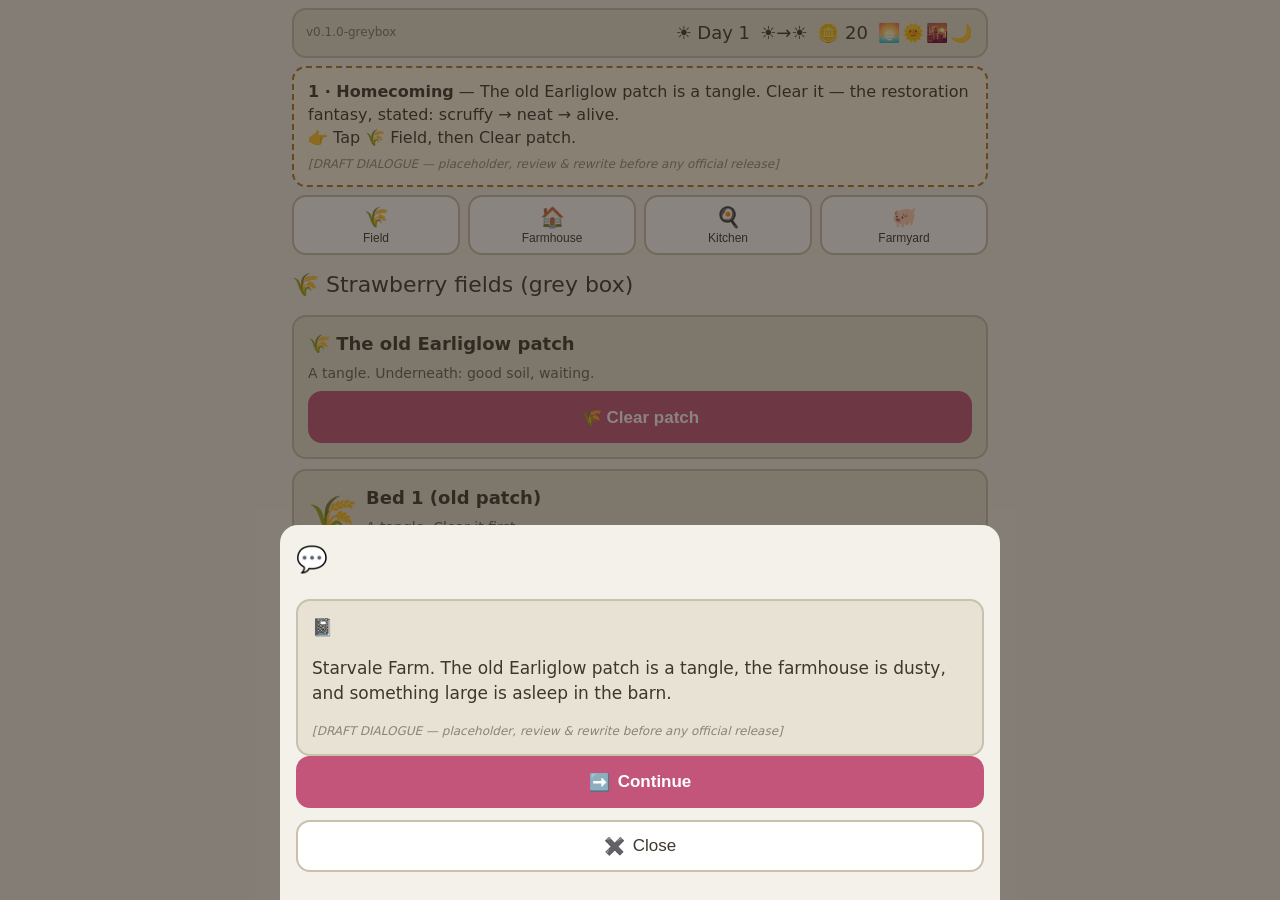
==== commit 822f7707: "Replace with Berry Delightful grey-box prototype (tutorial + Act I, v0.1.0-greybox)" ====
--- a/index.html
+++ b/index.html
@@ -1,114 +1,48 @@
 <!DOCTYPE html>
 <html lang="en">
 <head>
-  <meta charset="UTF-8" />
-  <meta name="viewport" content="width=device-width, initial-scale=1, viewport-fit=cover" />
-  <meta name="theme-color" content="#0b2237" />
-  <title>Tag, You're It — prototype</title>
-  <link rel="stylesheet" href="style.css" />
+<meta charset="UTF-8">
+<meta name="viewport" content="width=device-width, initial-scale=1.0, maximum-scale=1.0, user-scalable=no">
+<title>Berry Delightful — grey-box prototype</title>
+<link rel="stylesheet" href="style.css">
 </head>
 <body>
-  <div class="app">
-    <header class="topbar">
-      <p class="eyebrow">WORKING TITLE PROTOTYPE</p>
-      <h1>Tag, You're It</h1>
-      <p class="subtitle">a tiny shark-tagging adventure for sarah 🦈</p>
-    </header>
+<div id="app">
+  <header id="hud">
+    <span id="version">v0.1.0-greybox</span>
+    <span id="hud-day">☀️ Day 1</span>
+    <span id="hud-weather" title="tomorrow's forecast">🔮 ?</span>
+    <span id="hud-coins">🪙 20</span>
+    <span id="hud-actions" title="actions left today"></span>
+  </header>
 
-    <nav class="tabs" aria-label="Game sections">
-      <button class="tab active" data-tab="research" type="button">📖 Research</button>
-      <button class="tab" data-tab="expedition" type="button">🛥️ Expedition</button>
-      <button class="tab" data-tab="collection" type="button">🗂️ Collection <span id="collectionCount" class="count-badge">0/4</span></button>
-    </nav>
-
-    <main>
-      <!-- RESEARCH -->
-      <section id="tab-research" class="panel active">
-        <div class="section-head">
-          <h2>Field notes</h2>
-          <p>Short, dense, and true. Read up, then go find them.</p>
-        </div>
-        <div id="researchList" class="card-list"></div>
-      </section>
-
-      <!-- EXPEDITION -->
-      <section id="tab-expedition" class="panel">
-        <div class="section-head">
-          <h2>Plan an expedition</h2>
-          <p>Pick your target, then choose region, depth, and bait. Choose wisely — sharks are picky.</p>
-        </div>
-
-        <div id="planner" class="planner-card">
-          <label class="field">
-            <span>Target species</span>
-            <select id="targetSelect"></select>
-          </label>
-          <label class="field">
-            <span>Region</span>
-            <select id="regionSelect"></select>
-          </label>
-          <label class="field">
-            <span>Depth</span>
-            <select id="depthSelect"></select>
-          </label>
-          <label class="field">
-            <span>Bait</span>
-            <select id="baitSelect"></select>
-          </label>
-          <button id="launchBtn" class="primary-button" type="button">🚀 Launch expedition</button>
-        </div>
-
-        <div id="diveView" class="dive-view hidden" aria-live="polite">
-          <div id="diveScene" class="dive-scene depth-surface">
-            <div class="rays"></div>
-            <div id="diveShark" class="dive-shark hidden"></div>
-          </div>
-          <div id="diveLog" class="dive-log"></div>
-          <div id="diveActions" class="dive-actions hidden"></div>
-        </div>
-      </section>
-
-      <!-- COLLECTION -->
-      <section id="tab-collection" class="panel">
-        <div class="section-head">
-          <h2>Official collection book</h2>
-          <p>Every shark you tag gets its own card. They're all sea puppies.</p>
-        </div>
-        <div id="completeBanner" class="complete-banner hidden">
-          🎉 You tagged all four! Time to show sarah. 🦈
-        </div>
-        <div id="collectionList" class="card-list"></div>
-      </section>
-    </main>
-
-    <footer class="foot">
-      <p>made with ♥ for sarah · remember: cute sea puppies with lots of teeth</p>
-    </footer>
+  <div id="tutorial-banner" class="hidden">
+    <span id="tutorial-text"></span>
   </div>
 
-  <!-- Cousin message -->
-  <div id="cousinOverlay" class="overlay hidden">
-    <div class="phone">
-      <div class="phone-head">📱 texts with cousin</div>
-      <div id="cousinThread" class="phone-thread"></div>
-      <button id="cousinClose" class="primary-button" type="button">ok!</button>
-    </div>
-  </div>
+  <nav id="scene-nav">
+    <button data-scene="field">🌾<span>Field</span></button>
+    <button data-scene="farmhouse">🏠<span>Farmhouse</span></button>
+    <button data-scene="kitchen">🍳<span>Kitchen</span></button>
+    <button data-scene="farmyard">🐖<span>Farmyard</span></button>
+  </nav>
 
-  <!-- Tagging modal -->
-  <div id="tagOverlay" class="overlay hidden">
-    <div class="phone">
-      <div class="phone-head">🏷️ tag your shark</div>
-      <div id="tagSharkArt" class="tag-art"></div>
-      <div id="tagInfo" class="tag-info"></div>
-      <label class="field">
-        <span>Give this shark a name</span>
-        <input id="sharkName" type="text" maxlength="24" placeholder="Name your shark…" />
-      </label>
-      <button id="tagConfirm" class="primary-button" type="button">Add to collection book</button>
-    </div>
-  </div>
+  <main id="scene"></main>
 
-  <script src="script.js"></script>
+  <div id="overlay-root"></div>
+  <div id="toast-root"></div>
+</div>
+
+<div id="global-bar">
+  <button id="btn-journal">📓<span>Journal</span></button>
+  <button id="btn-shop">🛒<span>Shop</span></button>
+  <button id="btn-cookbook">📖<span>Cookbook</span></button>
+  <button id="btn-newgame">🔄<span>New</span></button>
+</div>
+
+<script src="js/data.js"></script>
+<script src="js/engine.js"></script>
+<script src="js/tutorial.js"></script>
+<script src="js/ui.js"></script>
 </body>
 </html>
--- a/style.css
+++ b/style.css
@@ -1,170 +1,117 @@
+/* Berry Delightful — grey-box prototype styles.
+   Big touch targets throughout (dyspraxia-friendly). Emoji carry the colour. */
 :root {
-  --bg-deep: #0b2237;
-  --bg-panel: #123049;
-  --bg-card: #16405f;
-  --bg-soft: #0e2a42;
-  --ink: #eef6fb;
-  --ink-dim: #a9c3d6;
-  --accent: #ffd166;
-  --accent-ink: #3a2b00;
-  --teal: #4fd1c5;
-  --coral: #ff8fa3;
-  --radius: 16px;
+  --bg: #f4f1ea;
+  --panel: #e8e2d4;
+  --panel-edge: #c9c1ab;
+  --ink: #3d382c;
+  --accent: #c4557a;
+  --good: #5a8f5a;
+  --warn: #b07a2a;
+  --radius: 14px;
+}
+* { box-sizing: border-box; -webkit-tap-highlight-color: transparent; }
+body {
+  margin: 0; padding: 0 0 92px 0;
+  background: var(--bg); color: var(--ink);
+  font-family: system-ui, -apple-system, "Segoe UI", sans-serif;
+  font-size: 17px; line-height: 1.45;
+}
+#app { max-width: 720px; margin: 0 auto; padding: 8px 12px; }
+
+/* HUD */
+#hud {
+  display: flex; gap: 10px; align-items: center; flex-wrap: wrap;
+  background: var(--panel); border: 2px solid var(--panel-edge);
+  border-radius: var(--radius); padding: 10px 12px; margin-bottom: 8px;
+  font-size: 18px; position: sticky; top: 0; z-index: 20;
+}
+#version { font-size: 12px; opacity: .6; margin-right: auto; }
+#hud-actions { letter-spacing: 2px; }
+
+/* Tutorial banner */
+#tutorial-banner {
+  background: #fff8e6; border: 2px dashed var(--warn);
+  border-radius: var(--radius); padding: 12px 14px; margin-bottom: 8px;
+  font-size: 16px;
+}
+#tutorial-banner.hidden { display: none; }
+.draft-note {
+  display: block; margin-top: 6px; font-size: 12px; opacity: .55; font-style: italic;
 }
 
-* { box-sizing: border-box; }
+/* Scene nav */
+#scene-nav { display: grid; grid-template-columns: repeat(4, 1fr); gap: 8px; margin-bottom: 10px; }
+#scene-nav button, #global-bar button, .btn {
+  min-height: 56px; font-size: 20px;
+  background: #fff; border: 2px solid var(--panel-edge); border-radius: var(--radius);
+  cursor: pointer; color: var(--ink);
+  display: flex; flex-direction: column; align-items: center; justify-content: center; gap: 2px;
+  padding: 8px 4px;
+}
+#scene-nav button span, #global-bar button span { font-size: 12px; }
+#scene-nav button.active { border-color: var(--accent); background: #fdeef3; }
+#scene-nav button:disabled, .btn:disabled { opacity: .4; cursor: default; }
+.btn { min-height: 52px; padding: 10px 16px; font-size: 17px; flex-direction: row; gap: 8px; }
+.btn.primary { background: var(--accent); border-color: var(--accent); color: #fff; font-weight: 700; }
+.btn.small { min-height: 48px; font-size: 15px; padding: 8px 12px; }
 
-body {
-  margin: 0;
-  font-family: "Trebuchet MS", "Segoe UI", system-ui, sans-serif;
-  background: linear-gradient(180deg, #0b2237 0%, #0e2c46 60%, #0b2237 100%);
-  color: var(--ink);
-  min-height: 100vh;
+/* Scene */
+#scene { display: flex; flex-direction: column; gap: 10px; }
+.scene-title { font-size: 22px; margin: 4px 0; }
+.card {
+  background: var(--panel); border: 2px solid var(--panel-edge);
+  border-radius: var(--radius); padding: 14px;
+}
+.card h3 { margin: 0 0 6px 0; font-size: 18px; }
+.card .sub { font-size: 14px; opacity: .75; margin-bottom: 8px; }
+.row { display: flex; gap: 8px; flex-wrap: wrap; align-items: center; }
+.row .btn { flex: 1 1 auto; }
+.bed-emoji { font-size: 40px; }
+.locked { opacity: .55; font-style: italic; }
+
+/* Overlays */
+#overlay-root:empty { display: none; }
+.overlay-back {
+  position: fixed; inset: 0; background: rgba(40,32,24,.55);
+  display: flex; align-items: flex-end; justify-content: center; z-index: 50;
+}
+.overlay {
+  background: var(--bg); border-radius: 18px 18px 0 0;
+  width: 100%; max-width: 720px; max-height: 88vh; overflow-y: auto;
+  padding: 16px 16px 28px 16px;
+}
+.overlay h2 { margin-top: 0; }
+.tabs { display: flex; gap: 8px; margin-bottom: 10px; }
+.tabs .btn { flex: 1; }
+.journal-entry { border-bottom: 1px dashed var(--panel-edge); padding: 8px 0; font-size: 15px; }
+.journal-day { font-weight: 700; color: var(--accent); }
+.marginalia { font-style: italic; opacity: .8; }
+
+/* Toasts */
+#toast-root { position: fixed; bottom: 100px; left: 0; right: 0; display: flex; flex-direction: column; align-items: center; gap: 6px; z-index: 80; pointer-events: none; }
+.toast {
+  background: #3d382c; color: #fff; border-radius: 999px;
+  padding: 10px 20px; font-size: 15px; max-width: 90%;
 }
 
-.app { max-width: 640px; margin: 0 auto; padding: 12px 14px 40px; }
-
-.topbar { text-align: center; padding: 18px 8px 6px; }
-.eyebrow {
-  margin: 0; font-size: 11px; letter-spacing: 3px; color: var(--ink-dim);
-}
-.topbar h1 { margin: 6px 0 2px; font-size: 34px; letter-spacing: 1px; }
-.subtitle { margin: 0; color: var(--ink-dim); font-size: 14px; }
-
-.tabs {
-  display: flex; gap: 8px; margin: 14px 0;
-  position: sticky; top: 0; z-index: 5;
-  background: rgba(11, 34, 55, 0.92); padding: 8px 0;
-  backdrop-filter: blur(4px);
-}
-.tab {
-  flex: 1; border: 2px solid transparent; border-radius: 999px;
-  background: var(--bg-panel); color: var(--ink);
-  padding: 10px 4px; font-size: 14px; font-weight: 700; cursor: pointer;
-}
-.tab.active { background: var(--accent); color: var(--accent-ink); }
-.count-badge {
-  background: var(--bg-deep); color: var(--ink); border-radius: 999px;
-  padding: 1px 8px; font-size: 12px; margin-left: 2px;
-}
-.tab.active .count-badge { background: rgba(0,0,0,0.15); color: var(--accent-ink); }
-
-.panel { display: none; }
-.panel.active { display: block; animation: fadein 0.25s ease; }
-@keyframes fadein { from { opacity: 0; transform: translateY(6px); } to { opacity: 1; } }
-
-.section-head h2 { margin: 8px 0 2px; font-size: 22px; }
-.section-head p { margin: 0 0 14px; color: var(--ink-dim); font-size: 14px; }
-
-.card-list { display: grid; gap: 12px; }
-
-.species-card, .planner-card, .book-card {
-  background: var(--bg-card); border-radius: var(--radius);
-  padding: 14px; box-shadow: 0 4px 14px rgba(0,0,0,0.25);
-}
-.species-card h3 { margin: 0; font-size: 18px; }
-.latin { color: var(--ink-dim); font-style: italic; font-size: 13px; margin: 2px 0 8px; }
-.status-pill {
-  display: inline-block; font-size: 11px; font-weight: 700;
-  background: #2c5364; border-radius: 999px; padding: 2px 10px; margin-bottom: 8px;
-}
-.research-text { font-size: 14px; line-height: 1.55; color: #dcebf5; margin: 8px 0; }
-.hook { font-size: 13px; color: var(--accent); margin: 6px 0 10px; }
-
-.shark-art { text-align: center; margin: 4px 0 8px; }
-.shark-art svg { width: 100%; max-width: 320px; height: auto; }
-
-.field { display: block; margin: 10px 0; }
-.field span { display: block; font-size: 13px; font-weight: 700; color: var(--ink-dim); margin-bottom: 5px; }
-select, input[type="text"] {
-  width: 100%; padding: 11px 12px; font-size: 15px; border-radius: 12px;
-  border: 2px solid #2c5364; background: var(--bg-soft); color: var(--ink);
-  font-family: inherit;
-}
-select:focus, input:focus { outline: none; border-color: var(--accent); }
-
-.primary-button {
-  width: 100%; margin-top: 12px; padding: 13px; font-size: 16px; font-weight: 800;
-  border: none; border-radius: 14px; cursor: pointer;
-  background: var(--accent); color: var(--accent-ink);
-  font-family: inherit;
-}
-.primary-button:active { transform: scale(0.98); }
-.primary-button:disabled { opacity: 0.5; cursor: default; }
-.secondary-button {
-  width: 100%; margin-top: 8px; padding: 11px; font-size: 14px; font-weight: 700;
-  border: 2px solid var(--ink-dim); border-radius: 14px; cursor: pointer;
-  background: transparent; color: var(--ink); font-family: inherit;
+/* Global bottom bar */
+#global-bar {
+  position: fixed; bottom: 0; left: 0; right: 0;
+  display: grid; grid-template-columns: repeat(4, 1fr); gap: 8px;
+  padding: 8px 12px calc(8px + env(safe-area-inset-bottom));
+  background: var(--panel); border-top: 2px solid var(--panel-edge); z-index: 40;
+  max-width: 720px; margin: 0 auto;
 }
 
-/* Dive view */
-.dive-view { margin-top: 14px; }
-.dive-scene {
-  position: relative; height: 190px; border-radius: var(--radius); overflow: hidden;
-  border: 2px solid #2c5364;
+input[type="text"] {
+  font-size: 18px; padding: 12px; border-radius: 10px;
+  border: 2px solid var(--panel-edge); width: 100%; margin: 8px 0;
 }
-.dive-scene .rays {
-  position: absolute; inset: 0; opacity: 0.35;
-  background: repeating-linear-gradient(115deg, transparent 0 26px, rgba(255,255,255,0.25) 26px 34px);
-  animation: sway 7s ease-in-out infinite alternate;
-}
-@keyframes sway { from { transform: translateX(-14px); } to { transform: translateX(14px); } }
-.depth-shallow { background: linear-gradient(180deg, #8fd8ef 0%, #2a9db8 100%); }
-.depth-surface { background: linear-gradient(180deg, #7cc7e8 0%, #2f88b5 100%); }
-.depth-midwater { background: linear-gradient(180deg, #2b6f9e 0%, #10385c 100%); }
-.depth-deep { background: linear-gradient(180deg, #0a1a33 0%, #020610 100%); }
-.depth-deep .rays, .depth-midwater .rays { opacity: 0.12; }
-
-.dive-shark {
-  position: absolute; left: 50%; top: 50%; transform: translate(-50%, -50%);
-  width: 78%; animation: swim 5s ease-in-out infinite;
-}
-.dive-shark svg { width: 100%; height: auto; filter: drop-shadow(0 6px 10px rgba(0,0,0,0.4)); }
-@keyframes swim { 0%,100% { transform: translate(-50%,-52%); } 50% { transform: translate(-50%,-46%); } }
-
-.dive-log {
-  background: rgba(0,0,0,0.35); border-radius: var(--radius);
-  margin-top: 10px; padding: 12px 14px; min-height: 150px; font-size: 14px;
-}
-.dive-log p { margin: 7px 0; animation: fadein 0.4s ease; }
-.dive-log .found { color: var(--accent); font-weight: 800; font-size: 17px; }
-.dive-log .miss { color: var(--ink-dim); }
-
-.dive-actions { display: flex; gap: 8px; margin-top: 10px; }
-.dive-actions .primary-button, .dive-actions .secondary-button { margin-top: 0; }
-
-/* Collection book */
-.book-card .given-name { font-size: 20px; margin: 2px 0 4px; color: var(--accent); }
-.book-stats { font-size: 13px; color: var(--ink-dim); margin: 4px 0 8px; line-height: 1.6; }
-.empty-note {
-  text-align: center; color: var(--ink-dim); padding: 30px 10px;
-  background: var(--bg-panel); border-radius: var(--radius); font-size: 14px;
-}
-.complete-banner {
-  background: var(--accent); color: var(--accent-ink); font-weight: 800;
-  border-radius: var(--radius); padding: 14px; text-align: center; margin-bottom: 12px;
-}
-
-/* Overlays */
-.overlay {
-  position: fixed; inset: 0; background: rgba(2, 8, 16, 0.72);
-  display: flex; align-items: center; justify-content: center; padding: 18px; z-index: 20;
-}
-.phone {
-  background: var(--bg-panel); border-radius: 22px; padding: 16px;
-  width: 100%; max-width: 380px; box-shadow: 0 12px 40px rgba(0,0,0,0.5);
-}
-.phone-head { font-weight: 800; margin-bottom: 10px; font-size: 15px; }
-.phone-thread { display: grid; gap: 8px; margin-bottom: 12px; max-height: 50vh; overflow-y: auto; }
-.bubble {
-  padding: 10px 13px; border-radius: 16px; font-size: 14px; line-height: 1.5;
-  max-width: 92%;
-}
-.bubble.them { background: #2c5364; justify-self: start; border-bottom-left-radius: 4px; }
-.bubble.me { background: var(--teal); color: #07332f; justify-self: end; border-bottom-right-radius: 4px; font-weight: 600; }
-.tag-art { text-align: center; }
-.tag-art svg { width: 100%; max-width: 300px; height: auto; }
-.tag-info { font-size: 14px; line-height: 1.7; background: var(--bg-soft); border-radius: 12px; padding: 10px 12px; margin: 10px 0; }
-
-.foot { text-align: center; color: var(--ink-dim); font-size: 12px; margin-top: 26px; }
+.shop-item { display: flex; gap: 10px; align-items: center; }
+.shop-item .info { flex: 1; }
+.shop-item .cost { font-weight: 700; white-space: nowrap; }
+.experiment-pick { display: flex; gap: 8px; flex-wrap: wrap; }
+.experiment-pick .btn.chosen { border-color: var(--accent); background: #fdeef3; }
+.pig-say { font-size: 19px; background: #fff; border-radius: 12px; padding: 12px; margin: 8px 0; }
 .hidden { display: none !important; }
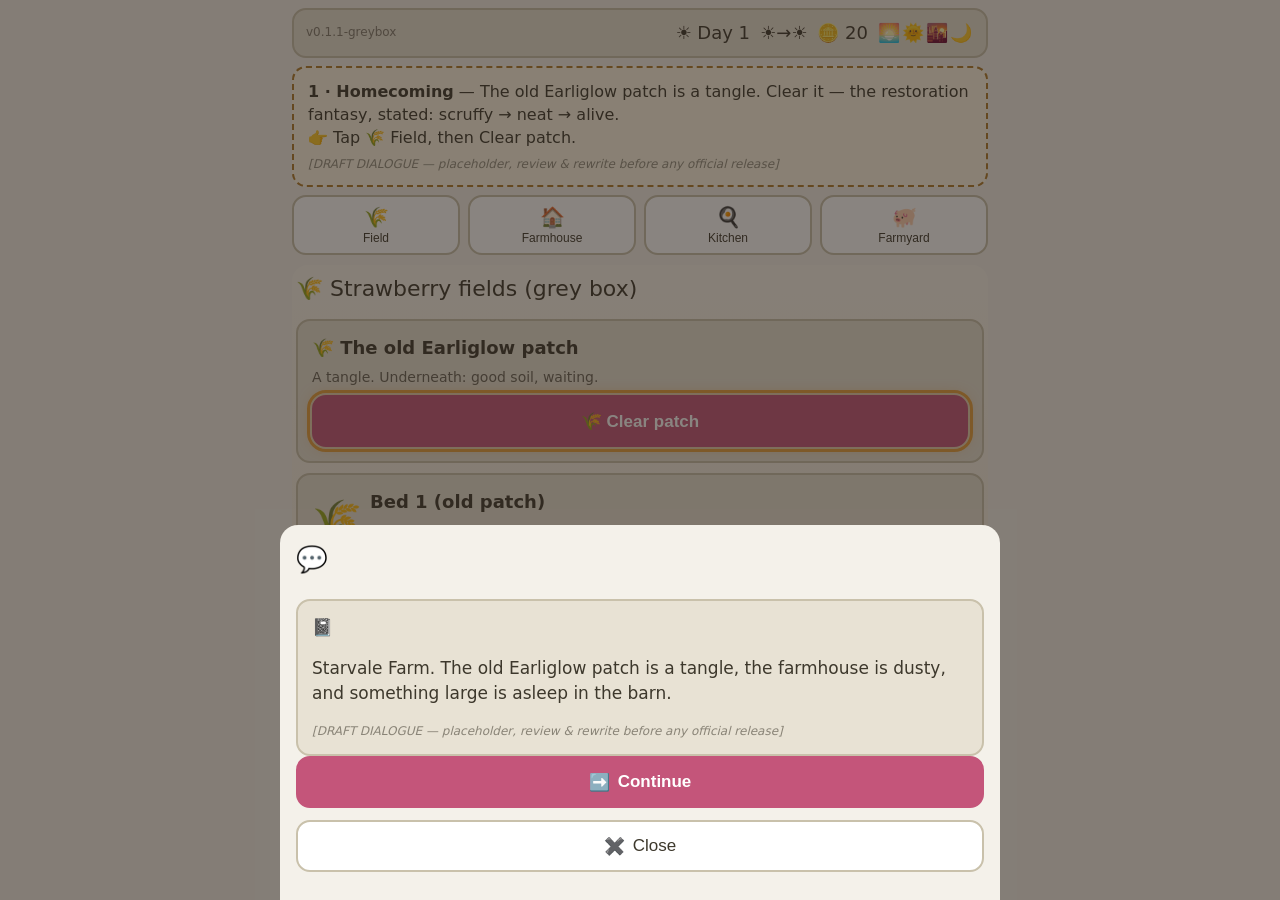
==== commit 119418a3: "v0.1.1-greybox: basic SVG sprites + tutorial wayfinding highlight" ====
--- a/index.html
+++ b/index.html
@@ -9,7 +9,7 @@
 <body>
 <div id="app">
   <header id="hud">
-    <span id="version">v0.1.0-greybox</span>
+    <span id="version">v0.1.1-greybox</span>
     <span id="hud-day">☀️ Day 1</span>
     <span id="hud-weather" title="tomorrow's forecast">🔮 ?</span>
     <span id="hud-coins">🪙 20</span>
@@ -42,6 +42,7 @@
 
 <script src="js/data.js"></script>
 <script src="js/engine.js"></script>
+<script src="js/sprites.js"></script>
 <script src="js/tutorial.js"></script>
 <script src="js/ui.js"></script>
 </body>
--- a/style.css
+++ b/style.css
@@ -68,7 +68,22 @@
 .row { display: flex; gap: 8px; flex-wrap: wrap; align-items: center; }
 .row .btn { flex: 1 1 auto; }
 .bed-emoji { font-size: 40px; }
+.bed-emoji .sprite { width: 56px; height: 56px; vertical-align: middle; }
+.btn .sprite { width: 34px; height: 34px; }
 .locked { opacity: .55; font-style: italic; }
+
+/* Tutorial wayfinding — functional colour, not decoration.
+   The current beat's target action glows warm so the eye lands in one place. */
+.beat-target {
+  outline: 3px solid #e8a13d !important; outline-offset: 2px;
+  box-shadow: 0 0 14px rgba(232,161,61,.55);
+  animation: beat-pulse 1.8s ease-in-out infinite;
+}
+@keyframes beat-pulse {
+  50% { box-shadow: 0 0 22px rgba(232,161,61,.85); }
+}
+/* A whisper of warmth behind the active scene — still a grey box, just not a cold one. */
+#scene { background: linear-gradient(180deg, #faf5ec, #f4eee1); border-radius: 16px; padding: 4px; }
 
 /* Overlays */
 #overlay-root:empty { display: none; }
